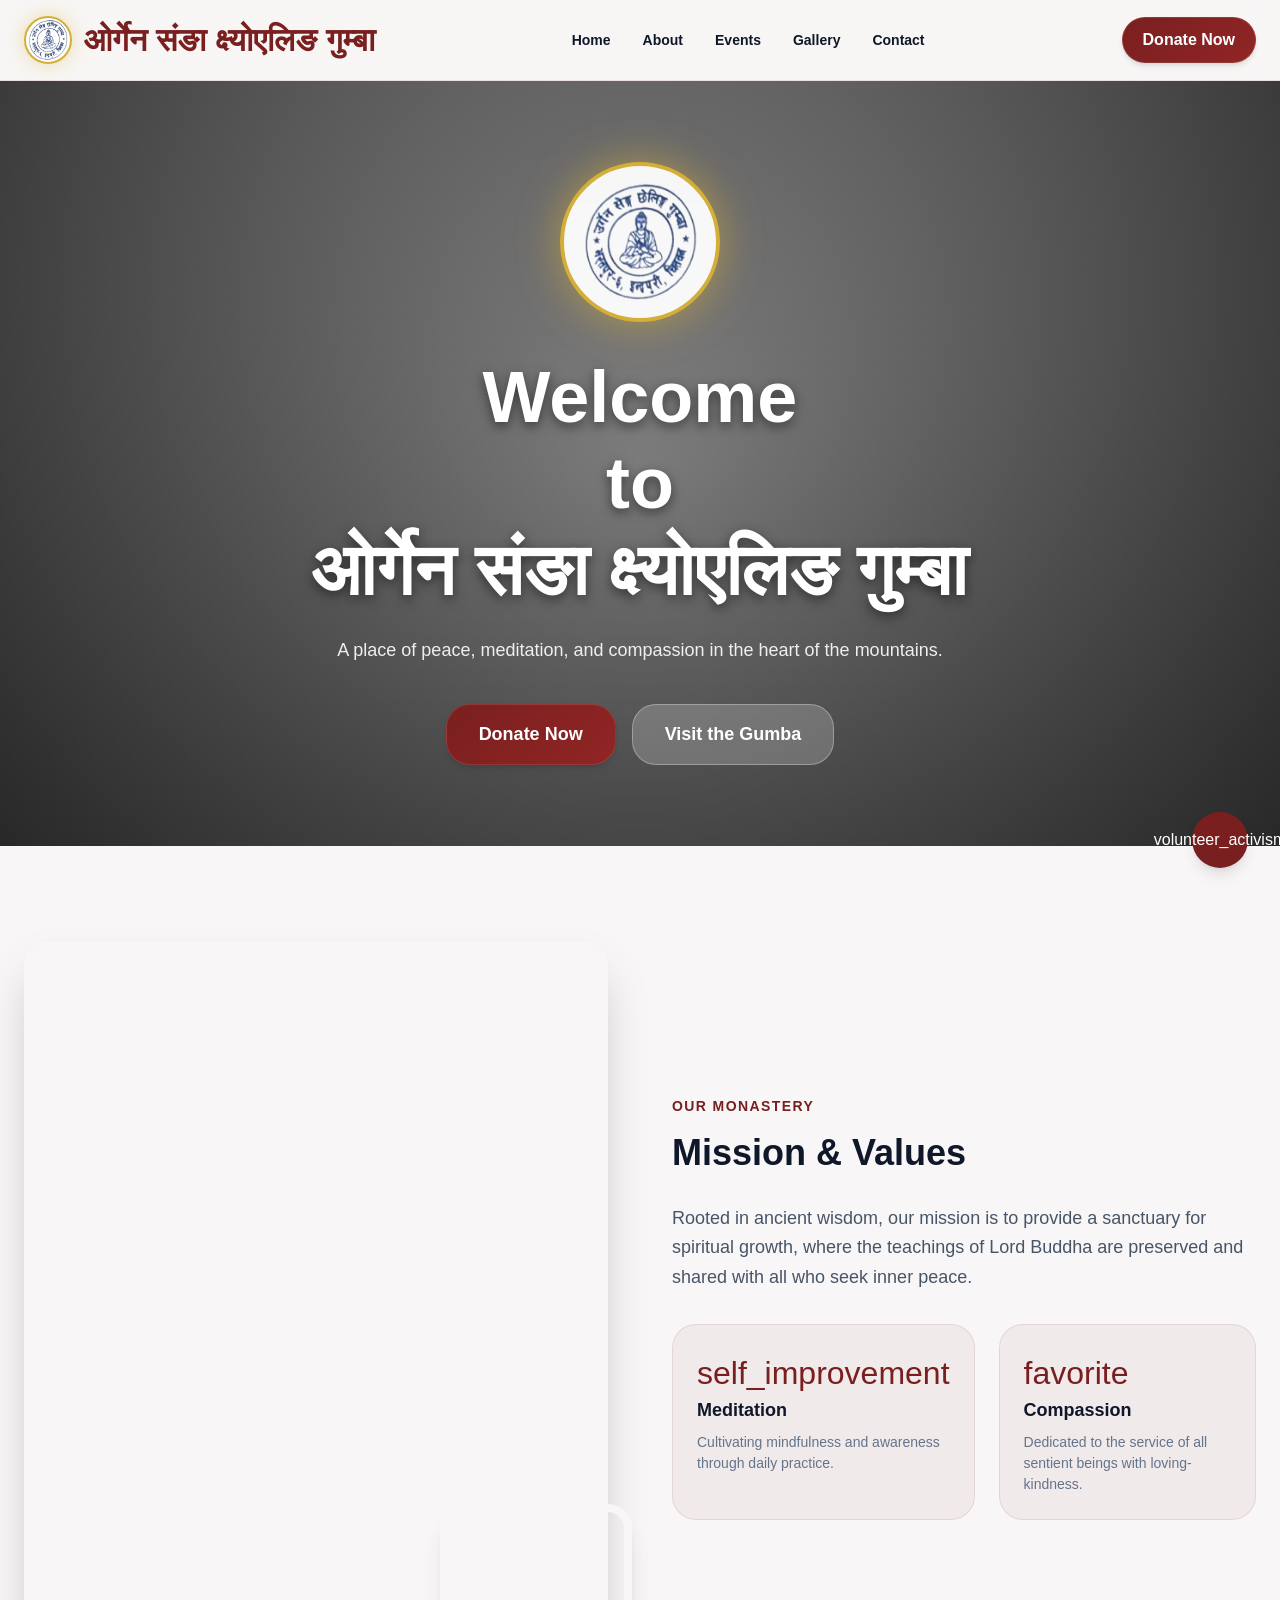
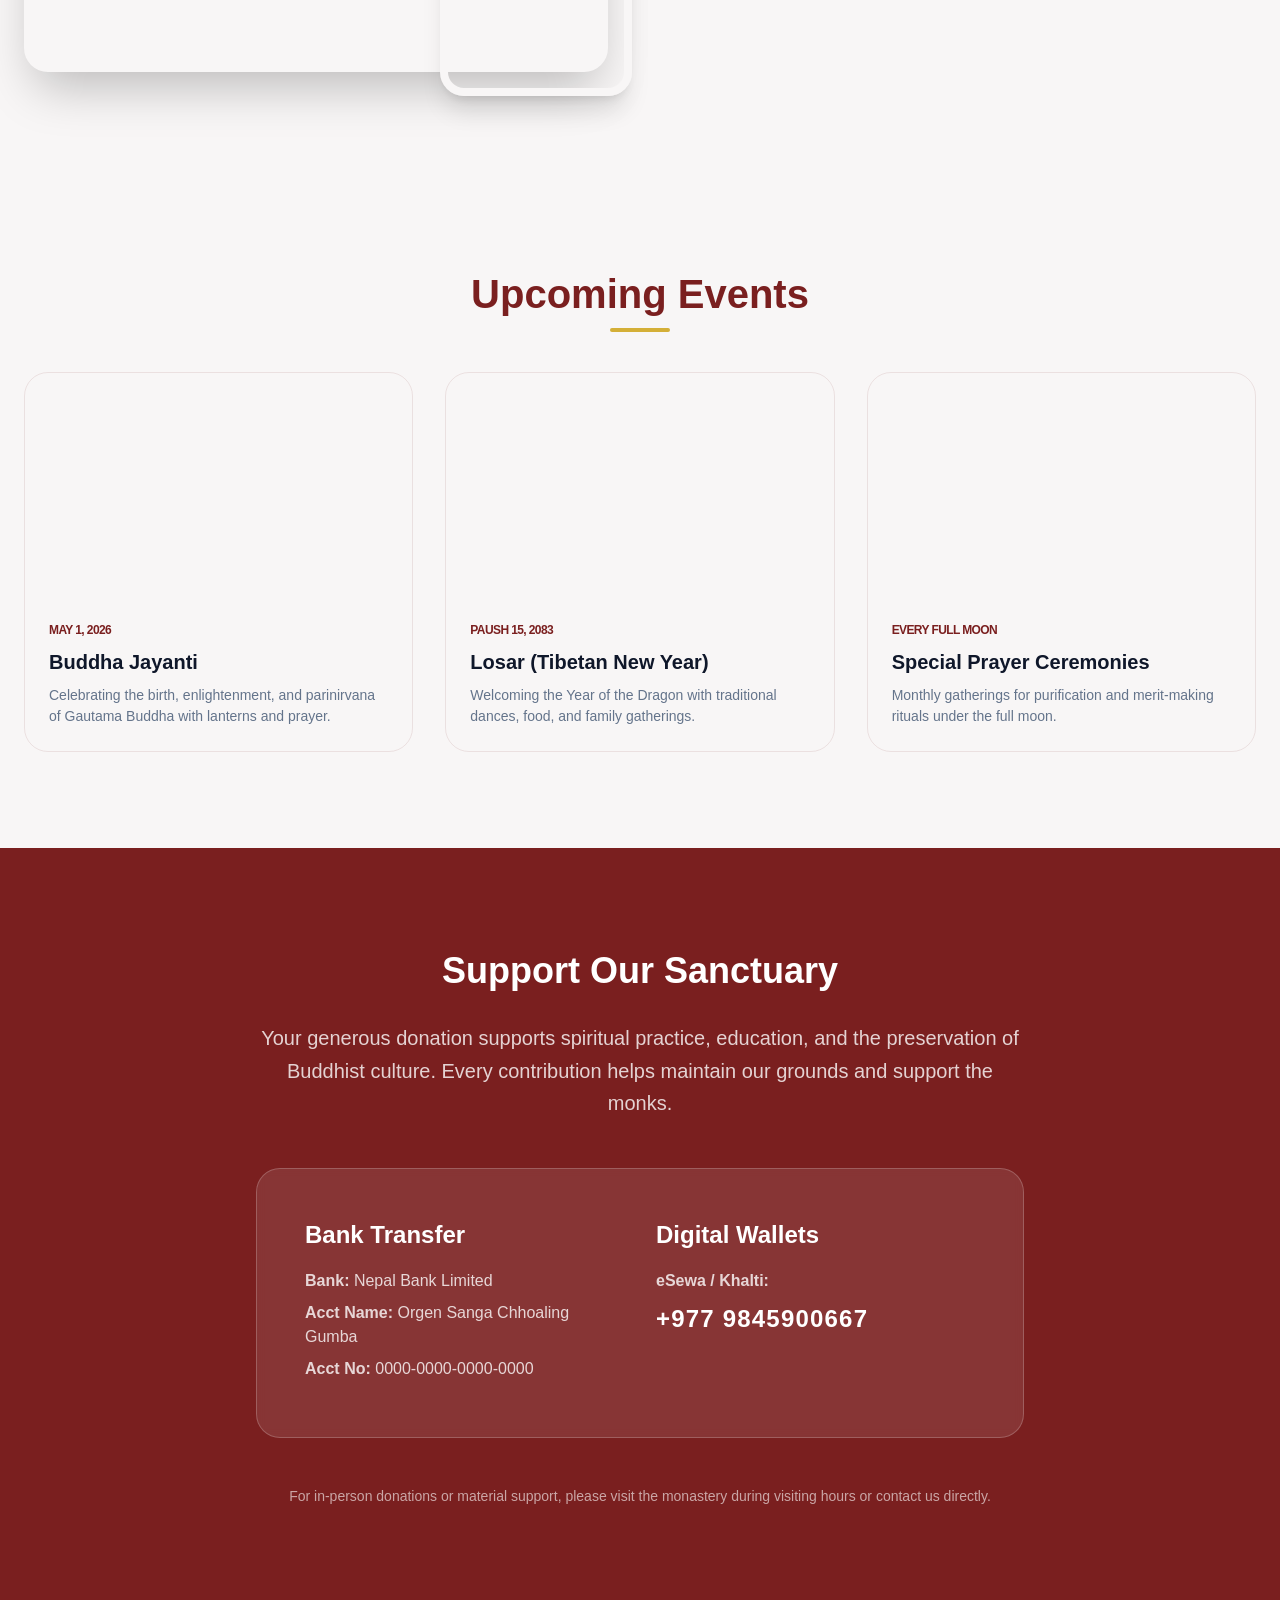
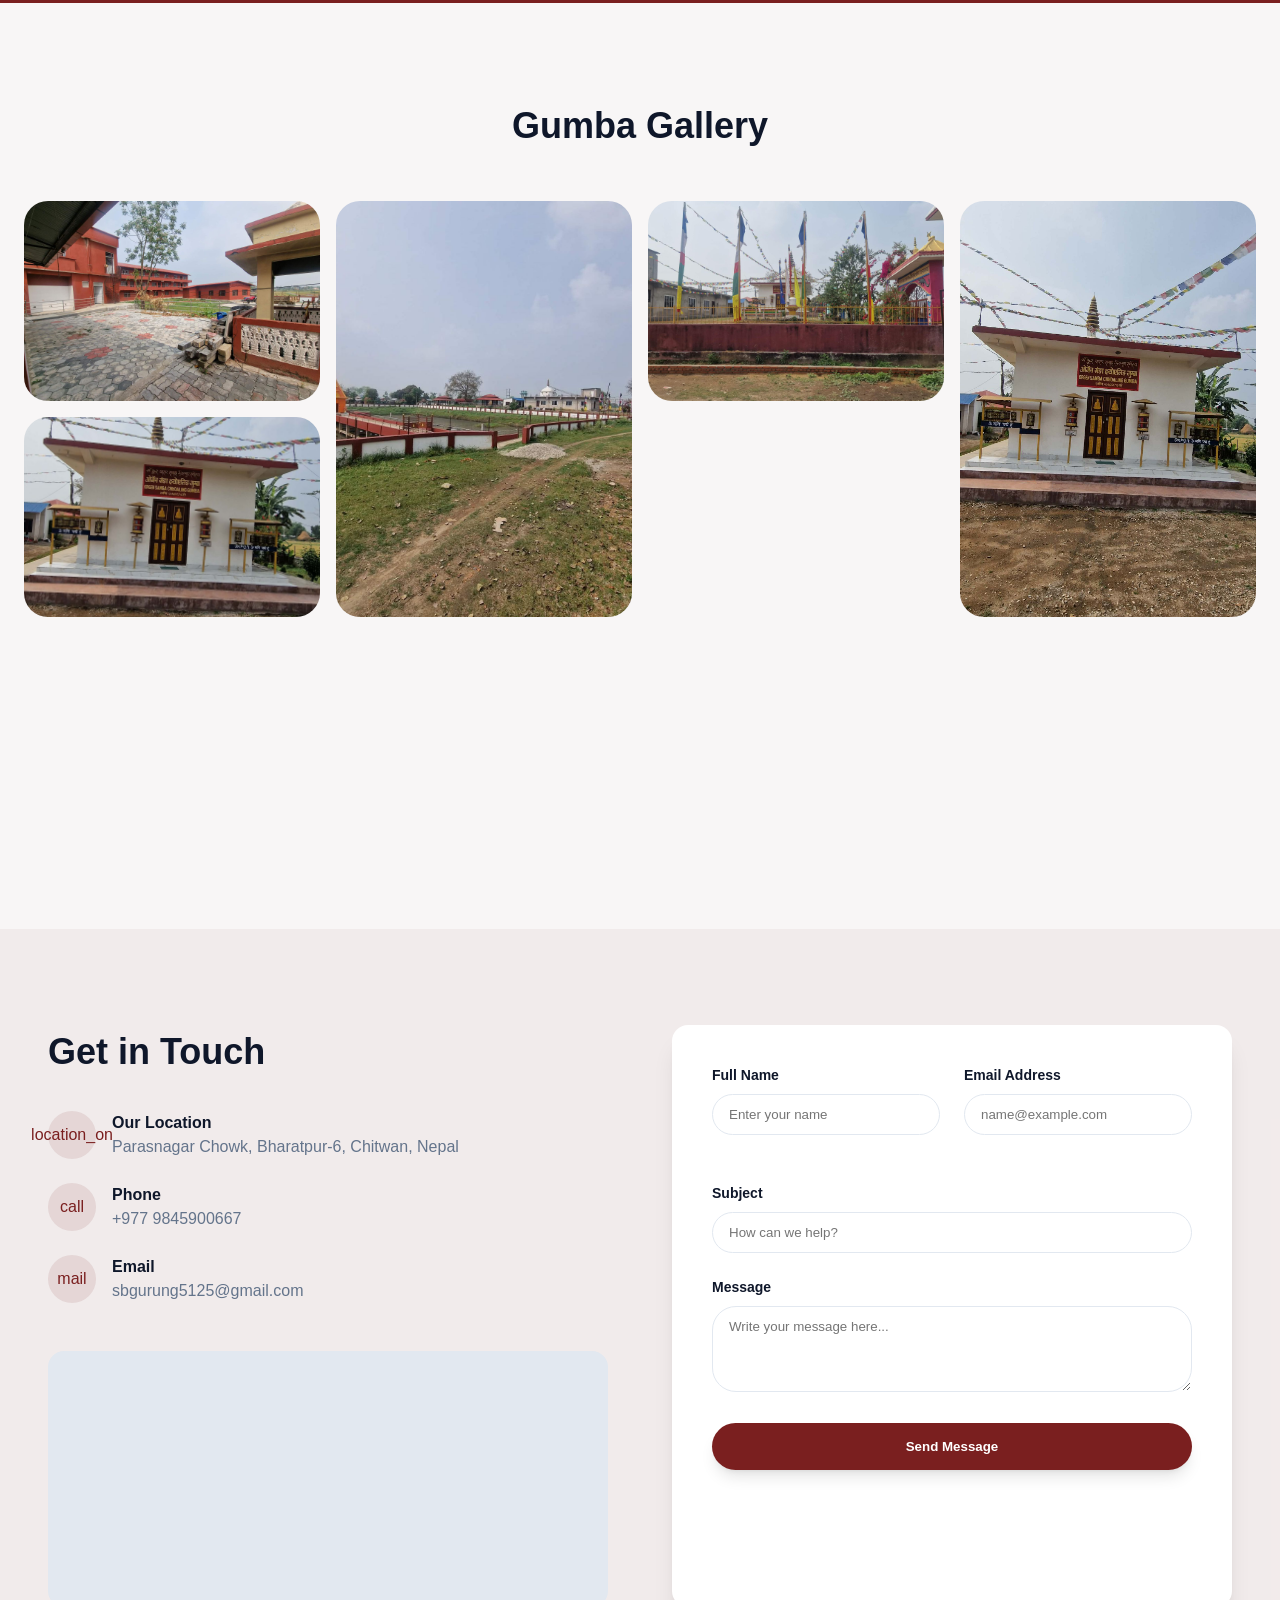
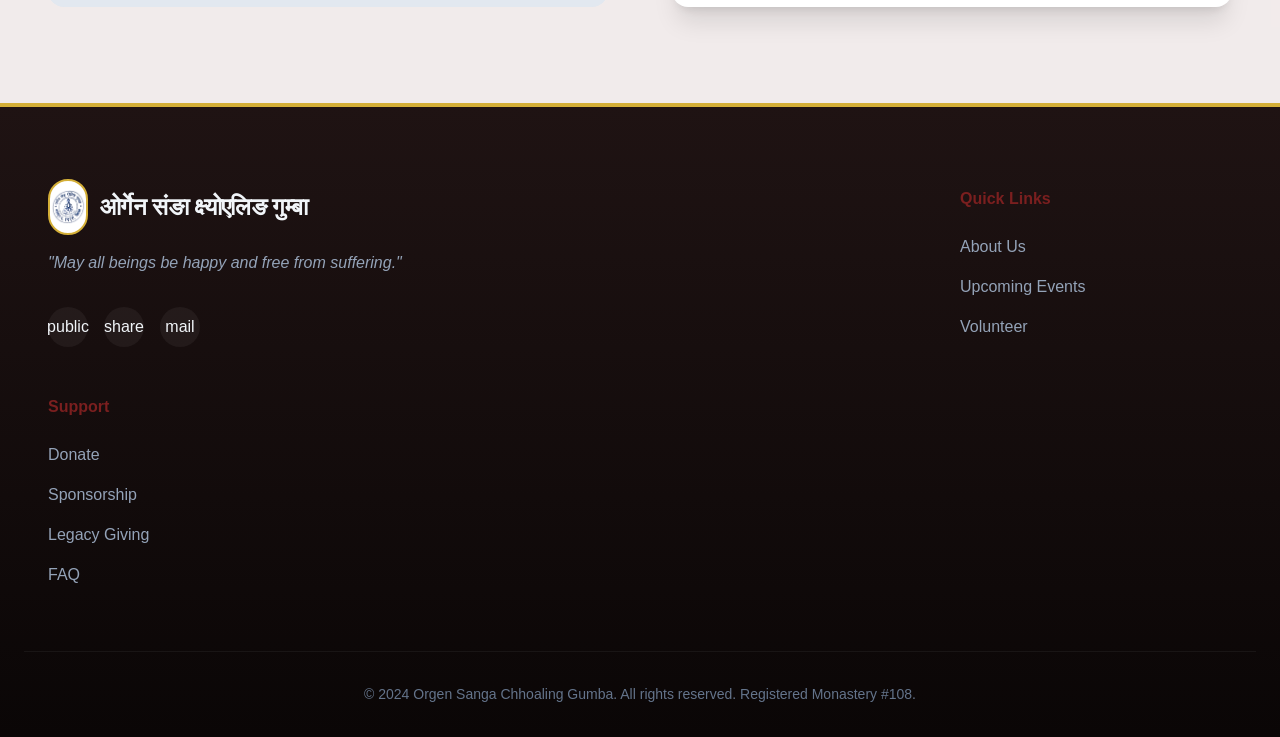
==== index.html @ 57f6761c "file name" ====
<!DOCTYPE html>

<html lang="en">

<head>
    <meta charset="utf-8" />
    <meta content="width=device-width, initial-scale=1.0" name="viewport" />
    <link href="style.css" rel="stylesheet" />
</head>

<body>
    <style>
        .lotus-divider {
            height: 2px;
            background: linear-gradient(90deg, transparent, #d4af37, transparent);
            position: relative;
        }

        .lotus-divider::after {
            content: '🌸';
            position: absolute;
            top: 50%;
            left: 50%;
            transform: translate(-50%, -50%);
            background: #f8f6f6;
            padding: 0 10px;
            font-size: 1.2rem;
        }

        .masonry-grid {
            display: grid;
            grid-template-columns: repeat(auto-fill, minmax(250px, 1fr));
            grid-auto-rows: 200px;
            gap: 1rem;
        }

        .masonry-item:nth-child(2n) {
            grid-row: span 2;
        }

        .masonry-item:nth-child(3n) {
            grid-row: span 1.5;
        }
    </style>
    </head>

    <body
        class="bg-background-light dark:bg-background-dark font-display text-slate-900 dark:text-slate-100 selection:bg-primary/30">
        <!-- Floating Donate Button -->
        <a class="floating-donate" href="#donate">
            <span class="material-symbols-outlined">volunteer_activism</span>
        </a>

        <!-- Top Navigation -->
        <header class="header">
            <div class="header-container">
                <div class="logo-wrap">
                    <img src="images/logo.png" alt="Gumba Logo" class="logo-img" />
                    <h1 class="text-primary font-bold">ओर्गेन संङा क्ष्योएलिङ गुम्बा</h1>
                </div>
                <nav class="nav-links">
                    <a class="nav-link" href="#">Home</a>
                    <a class="nav-link" href="#about">About</a>
                    <a class="nav-link" href="#events">Events</a>
                    <a class="nav-link" href="#gallery">Gallery</a>
                    <a class="nav-link" href="#contact">Contact</a>
                </nav>
                <a class="btn btn-primary" href="#donate">Donate Now</a>
            </div>
        </header>

        <!-- Hero Section -->
        <section class="hero">
            <div class="hero-bg" data-alt="Peaceful monastery at sunrise with mountains in background"
                style="background-image: linear-gradient(rgba(0,0,0,0.4), rgba(0,0,0,0.6)), url('https://lh3.googleusercontent.com/aida-public/[base64]');">
            </div>
            <div class="hero-content">
                <div class="hero-inner">
                    <img src="images/logo.png" alt="Gumba Logo" class="hero-logo" />
                    <h1 class="hero-title">Welcome <br>to <br>ओर्गेन संङा क्ष्योएलिङ गुम्बा</h1>
                    <p class="hero-desc">A place of peace, meditation, and compassion in the heart of the mountains.</p>
                    <div class="hero-btns">
                        <a class="btn btn-primary btn-lg" href="#donate">Donate Now</a>
                        <a class="btn btn-outline-white btn-lg" href="#contact">Visit the Gumba</a>
                    </div>
                </div>
            </div>
        </section>

        <!-- About Section -->
        <section class="py-24 px-6 container" id="about">
            <div class="about-grid">
                <div class="about-images">
                    <div class="about-img-main clickable-img" data-alt="Buddha meditating under a tree"
                        style="background-image: url('images/buddha.jpg');"
                        onclick="openLightbox('images/buddha.jpg', 'Buddha meditating under a tree')">
                    </div>
                    <div class="about-img-accent clickable-img" data-alt="Orgen Sanga Gumba entrance gate"
                        style="background-image: url('images/gate.jpg');"
                        onclick="openLightbox('images/gate.jpg', 'Orgen Sanga Gumba entrance gate')">
                    </div>
                </div>
                <div>
                    <div class="mb-6">
                        <span class="about-tag">Our Monastery</span>
                        <h2 class="about-title">Mission &amp; Values</h2>
                    </div>
                    <p class="about-desc mb-8">
                        Rooted in ancient wisdom, our mission is to provide a sanctuary for spiritual growth, where the
                        teachings of Lord Buddha are preserved and shared with all who seek inner peace.
                    </p>
                    <div class="values-grid">
                        <div class="value-card">
                            <span class="material-symbols-outlined text-primary mb-4"
                                style="font-size: 2rem;">self_improvement</span>
                            <h4 class="font-bold mb-2" style="font-size: 1.125rem;">Meditation</h4>
                            <p class="text-slate-500" style="font-size: 0.875rem;">Cultivating mindfulness and awareness
                                through daily practice.</p>
                        </div>
                        <div class="value-card">
                            <span class="material-symbols-outlined text-primary mb-4"
                                style="font-size: 2rem;">favorite</span>
                            <h4 class="font-bold mb-2" style="font-size: 1.125rem;">Compassion</h4>
                            <p class="text-slate-500" style="font-size: 0.875rem;">Dedicated to the service of all
                                sentient beings with loving-kindness.</p>
                        </div>
                    </div>
                </div>
            </div>
        </section>

        <!-- Events Section -->
        <section class="py-24 px-6 container" id="events">
            <h2 class="events-title">Upcoming Events</h2>
            <div class="events-grid">
                <div class="event-card">
                    <div class="event-img" data-alt="Traditional Buddhist festival lighting"
                        style="background-image: url('https://lh3.googleusercontent.com/aida-public/[base64]');">
                    </div>
                    <div class="event-content">
                        <div class="event-date">May 1, 2026</div>
                        <h3 class="font-bold mb-2" style="font-size: 1.25rem;">Buddha Jayanti</h3>
                        <p class="text-slate-500" style="font-size: 0.875rem;">Celebrating the birth, enlightenment, and
                            parinirvana of Gautama
                            Buddha with lanterns and prayer.</p>
                    </div>
                </div>
                <div class="event-card">
                    <div class="event-img" data-alt="Tibetan New Year celebrations"
                        style="background-image: url('https://lh3.googleusercontent.com/aida-public/[base64]');">
                    </div>
                    <div class="event-content">
                        <div class="event-date">Paush 15, 2083</div>
                        <h3 class="font-bold mb-2" style="font-size: 1.25rem;">Losar (Tibetan New Year)</h3>
                        <p class="text-slate-500" style="font-size: 0.875rem;">Welcoming the Year of the Dragon with
                            traditional dances, food,
                            and family gatherings.</p>
                    </div>
                </div>
                <div class="event-card">
                    <div class="event-img" data-alt="Prayer ceremony at a Buddhist temple"
                        style="background-image: url('https://lh3.googleusercontent.com/aida-public/[base64]');">
                    </div>
                    <div class="event-content">
                        <div class="event-date">Every Full Moon</div>
                        <h3 class="font-bold mb-2" style="font-size: 1.25rem;">Special Prayer Ceremonies</h3>
                        <p class="text-slate-500" style="font-size: 0.875rem;">Monthly gatherings for purification and
                            merit-making rituals under
                            the full moon.</p>
                    </div>
                </div>
            </div>
        </section>

        <!-- Donation Section -->
        <section class="donate-section" id="donate">
            <div class="donate-container">
                <h2 class="donate-title">Support Our Sanctuary</h2>
                <p class="donate-desc">
                    Your generous donation supports spiritual practice, education, and the preservation of Buddhist
                    culture.
                    Every contribution helps maintain our grounds and support the monks.
                </p>

                <div class="donate-box">
                    <div class="donate-grid">
                        <div>
                            <h3 class="donate-subtitle">Bank Transfer</h3>
                            <p class="donate-text"><strong>Bank:</strong> Nepal Bank Limited</p>
                            <p class="donate-text"><strong>Acct Name:</strong> Orgen Sanga Chhoaling Gumba</p>
                            <p class="donate-text"><strong>Acct No:</strong> 0000-0000-0000-0000</p>
                        </div>
                        <div>
                            <h3 class="donate-subtitle">Digital Wallets</h3>
                            <p class="donate-text"><strong>eSewa / Khalti:</strong></p>
                            <p class="donate-number">+977 9845900667</p>
                        </div>
                    </div>
                </div>

                <p class="donate-footer">
                    For in-person donations or material support, please visit the monastery during visiting hours or
                    contact
                    us directly.
                </p>
            </div>
        </section>
        <!-- Gallery Section -->
        <section class="py-24 px-6 container" id="gallery">
            <h2 class="gallery-title">Gumba Gallery</h2>
            <div class="masonry-grid">
                <div class="masonry-item clickable-img" data-alt="Gumba general view"
                    style="background-image: url('images/photo1.jpg');" onclick="openLightbox('images/photo1.jpg')">
                </div>
                <div class="masonry-item clickable-img" data-alt="Gumba building area"
                    style="background-image: url('images/photo2.jpg');" onclick="openLightbox('images/photo2.jpg')">
                </div>
                <div class="masonry-item clickable-img" data-alt="Prayer wheels"
                    style="background-image: url('images/photo3.jpg');" onclick="openLightbox('images/photo3.jpg')">
                </div>
                <div class="masonry-item clickable-img" data-alt="Gumba entry gate"
                    style="background-image: url('images/photo4.jpg');" onclick="openLightbox('images/photo4.jpg')">
                </div>
                <div class="masonry-item clickable-img" data-alt="Prayer flags and grounds"
                    style="background-image: url('images/photo5.jpg');" onclick="openLightbox('images/photo5.jpg')">
                </div>
                <div class="masonry-item clickable-img" data-alt="Buddha sitting under a tree"
                    style="background-image: url('images/buddha.jpg');" onclick="openLightbox('images/buddha.jpg')">
                </div>
            </div>
        </section>

        <!-- Contact Section -->
        <section class="contact-section" id="contact">
            <div class="container contact-grid">
                <div>
                    <h2 class="contact-title">Get in Touch</h2>
                    <div class="contact-info">
                        <div class="contact-item">
                            <div class="contact-icon">
                                <span class="material-symbols-outlined">location_on</span>
                            </div>
                            <div>
                                <h4 class="font-bold">Our Location</h4>
                                <p class="text-slate-500">Parasnagar Chowk, Bharatpur-6, Chitwan, Nepal</p>
                            </div>
                        </div>
                        <div class="contact-item">
                            <div class="contact-icon">
                                <span class="material-symbols-outlined">call</span>
                            </div>
                            <div>
                                <h4 class="font-bold">Phone</h4>
                                <p class="text-slate-500">+977 9845900667</p>
                            </div>
                        </div>
                        <div class="contact-item">
                            <div class="contact-icon">
                                <span class="material-symbols-outlined">mail</span>
                            </div>
                            <div>
                                <h4 class="font-bold">Email</h4>
                                <p class="text-slate-500">sbgurung5125@gmail.com</p>
                            </div>
                        </div>
                    </div>
                    <div class="map-container">
                        <iframe
                            src="https://www.google.com/maps/embed?pb=!1m18!1m12!1m3!1d3534.785111703193!2d84.38870567513317!3d27.631171228847688!2m3!1f0!2f0!3f0!3m2!1i1024!2i768!4f13.1!3m3!1m2!1s0x3994fa7c0be13979%3A0x50c557b9a20a5cd1!2sIndrapuri%20Gumba!5e0!3m2!1sen!2snp!4v1773475482144!5m2!1sen!2snp"
                            width="100%" height="100%" style="border:0;" allowfullscreen="" loading="lazy"
                            referrerpolicy="no-referrer-when-downgrade"></iframe>
                    </div>
                </div>
                <div class="contact-form">
                    <form action="mailto:sbgurung5125@gmail.com" method="post" enctype="text/plain">
                        <div class="form-grid">
                            <div class="form-group">
                                <label class="form-label">Full Name</label>
                                <input name="name" class="form-input" placeholder="Enter your name" type="text"
                                    required />
                            </div>
                            <div class="form-group">
                                <label class="form-label">Email Address</label>
                                <input name="email" class="form-input" placeholder="name@example.com" type="email"
                                    required />
                            </div>
                        </div>
                        <div class="form-group">
                            <label class="form-label">Subject</label>
                            <input name="subject" class="form-input" placeholder="How can we help?" type="text" />
                        </div>
                        <div class="form-group">
                            <label class="form-label">Message</label>
                            <textarea name="message" class="form-input" placeholder="Write your message here..."
                                rows="4" required></textarea>
                        </div>
                        <button class="btn btn-submit" type="submit">Send Message</button>
                    </form>
                </div>
            </div>
        </section>

        <!-- Footer -->
        <footer class="footer">
            <div class="container footer-grid">
                <div class="footer-col-main" style="grid-column: span 2;">
                    <div class="footer-brand">
                        <div class="footer-logo">
                            <img src="images/logo.png" alt="Gumba Logo" />
                        </div>
                        <h2 class="footer-title">ओर्गेन संङा क्ष्योएलिङ गुम्बा</h2>
                    </div>
                    <p class="footer-quote">
                        "May all beings be happy and free from suffering."
                    </p>
                    <div class="social-links">
                        <a class="social-icon" href="https://www.facebook.com/share/18GKXH2QJL/?mibextid=wwXIfr"
                            target="_blank">
                            <span class="material-symbols-outlined">public</span>
                        </a>
                        <a class="social-icon" style="cursor: pointer;"
                            onclick="if(navigator.share) { navigator.share({title: 'Orgen Sanga Chhoaling Gumba', url: window.location.href}).catch(console.error); } else { alert('Web Share API is not supported in your browser.'); }">
                            <span class="material-symbols-outlined">share</span>
                        </a>
                        <a class="social-icon" href="#contact">
                            <span class="material-symbols-outlined">mail</span>
                        </a>
                    </div>
                </div>
                <div>
                    <h4 class="footer-nav-title">Quick Links</h4>
                    <ul class="footer-nav-list">
                        <li><a href="#about">About Us</a></li>
                        <li><a href="#events">Upcoming Events</a></li>
                        <li><a href="#contact">Volunteer</a></li>
                    </ul>
                </div>
                <div>
                    <h4 class="footer-nav-title">Support</h4>
                    <ul class="footer-nav-list">
                        <li><a href="#donate">Donate</a></li>
                        <li><a href="#donate">Sponsorship</a></li>
                        <li><a href="#donate">Legacy Giving</a></li>
                        <li><a href="#contact">FAQ</a></li>
                    </ul>
                </div>
            </div>
            <div class="container footer-bottom">
                <p>© 2024 Orgen Sanga Chhoaling Gumba. All rights reserved. Registered Monastery #108.</p>
            </div>
        </footer>
        <div id="lightbox" class="lightbox" onclick="closeLightbox()">
            <span class="lightbox-close material-symbols-outlined">close</span>
            <div class="lightbox-content" onclick="event.stopPropagation()">
                <img id="lightbox-img" class="lightbox-img" src="" alt="Zoomed view" onclick="toggleZoom(event)">
            </div>
        </div>

        <script>
            function openLightbox(src) {
                const lightbox = document.getElementById('lightbox');
                const img = document.getElementById('lightbox-img');
                img.src = src;
                img.classList.remove('zoomed');
                lightbox.classList.add('active');
                document.body.style.overflow = 'hidden'; // Prevent scrolling
            }

            function closeLightbox() {
                const lightbox = document.getElementById('lightbox');
                lightbox.classList.remove('active');
                document.body.style.overflow = 'auto'; // Restore scrolling
            }

            function toggleZoom(e) {
                e.target.classList.toggle('zoomed');
                // If zooming in, we might want to center the click point
                // For a simple version, we just toggle the class.
            }

            // Close on escape key
            document.addEventListener('keydown', (e) => {
                if (e.key === 'Escape') closeLightbox();
            });
        </script>
    </body>

</html>
---- style.css ----
/* BASE VARIABLES */
:root {
  --primary: #7a1f1f;
  --primary-hover: #912525;
  --accent-gold: #d4af37;
  --background-light: #f8f6f6;
  --background-dark: #1f1313;
  --slate-100: #f1f5f9;
  --slate-200: #e2e8f0;
  --slate-400: #94a3b8;
  --slate-500: #64748b;
  --slate-600: #475569;
  --slate-900: #0f172a;
  --white: #ffffff;
  --black: #000000;
  --font-display: 'Manrope', sans-serif;

  --radius-default: 0.5rem;
  --radius-lg: 1rem;
  --radius-xl: 1.5rem;
  --radius-full: 9999px;

  --shadow-sm: 0 1px 2px 0 rgb(0 0 0 / 0.05);
  --shadow-md: 0 4px 6px -1px rgb(0 0 0 / 0.1), 0 2px 4px -2px rgb(0 0 0 / 0.1);
  --shadow-lg: 0 10px 15px -3px rgb(0 0 0 / 0.1), 0 4px 6px -4px rgb(0 0 0 / 0.1);
  --shadow-xl: 0 20px 25px -5px rgb(0 0 0 / 0.1), 0 8px 10px -6px rgb(0 0 0 / 0.1);
  --shadow-2xl: 0 25px 50px -12px rgb(0 0 0 / 0.25);

  --shadow-glow: 0 0 20px rgba(212, 175, 55, 0.4);
  --shadow-glow-strong: 0 0 40px rgba(212, 175, 55, 0.6);

  --max-w-7xl: 80rem;
  --max-w-5xl: 64rem;
  --max-w-3xl: 48rem;
}

/* RESET & BASE */
*,
*::before,
*::after {
  box-sizing: border-box;
  margin: 0;
  padding: 0;
}

html {
  scroll-behavior: smooth;
}

body {
  font-family: var(--font-display);
  background-color: var(--background-light);
  color: var(--slate-900);
  line-height: 1.5;
  -webkit-font-smoothing: antialiased;
}

::selection {
  background-color: rgba(122, 31, 31, 0.3);
}

a {
  text-decoration: none;
  color: inherit;
  transition: all 0.3s ease;
}

img {
  max-width: 100%;
  height: auto;
  display: block;
}

button,
input,
textarea,
select {
  font-family: inherit;
  border: none;
  background: none;
  outline: none;
}

button {
  cursor: pointer;
}

/* ANIMATIONS */
@keyframes float {
  0% {
    transform: translateY(0px);
  }

  50% {
    transform: translateY(-10px);
  }

  100% {
    transform: translateY(0px);
  }
}

@keyframes pulse-glow {
  0% {
    box-shadow: 0 0 0 0 rgba(212, 175, 55, 0.4);
  }

  70% {
    box-shadow: 0 0 0 20px rgba(212, 175, 55, 0);
  }

  100% {
    box-shadow: 0 0 0 0 rgba(212, 175, 55, 0);
  }
}

/* UTILITIES */
.container {
  max-width: var(--max-w-7xl);
  margin-left: auto;
  margin-right: auto;
  padding-left: 1.5rem;
  padding-right: 1.5rem;
}

.container-sm {
  max-width: var(--max-w-5xl);
  margin-left: auto;
  margin-right: auto;
  padding-left: 1.5rem;
  padding-right: 1.5rem;
}

.text-center {
  text-align: center;
}

.text-primary {
  color: var(--primary);
}

.text-white {
  color: var(--white);
}

.text-slate-500 {
  color: var(--slate-500);
}

.font-bold {
  font-weight: 700;
}

.font-black {
  font-weight: 900;
}

.mb-2 {
  margin-bottom: 0.5rem;
}

.mb-4 {
  margin-bottom: 1rem;
}

.mb-6 {
  margin-bottom: 1.5rem;
}

.mb-8 {
  margin-bottom: 2rem;
}

.mb-10 {
  margin-bottom: 2.5rem;
}

.mb-12 {
  margin-bottom: 3rem;
}

.mt-2 {
  margin-top: 0.5rem;
}

.py-24 {
  padding-top: 6rem;
  padding-bottom: 6rem;
}

.px-6 {
  padding-left: 1.5rem;
  padding-right: 1.5rem;
}

.flex {
  display: flex;
}

.grid {
  display: grid;
}

.items-center {
  align-items: center;
}

.justify-center {
  justify-content: center;
}

.justify-between {
  justify-content: space-between;
}

.gap-3 {
  gap: 0.75rem;
}

.gap-4 {
  gap: 1rem;
}

.gap-6 {
  gap: 1.5rem;
}

.gap-8 {
  gap: 2rem;
}

.gap-12 {
  gap: 3rem;
}

.gap-16 {
  gap: 4rem;
}

/* COMPONENTS */
.btn {
  display: inline-flex;
  align-items: center;
  justify-content: center;
  border-radius: var(--radius-xl);
  padding: 0.625rem 1.25rem;
  font-weight: 700;
  transition: all 0.3s ease;
}

.btn-primary {
  background: linear-gradient(135deg, var(--primary), var(--primary-hover));
  color: var(--white);
  box-shadow: var(--shadow-md);
  border: 1px solid rgba(255, 255, 255, 0.1);
}

.btn-primary:hover {
  transform: translateY(-2px);
  box-shadow: var(--shadow-lg), 0 5px 15px rgba(122, 31, 31, 0.4);
}

.btn-lg {
  padding: 1rem 2rem;
  font-size: 1.125rem;
}

.btn-outline-white {
  background-color: rgba(255, 255, 255, 0.2);
  color: var(--white);
  border: 1px solid rgba(255, 255, 255, 0.3);
  backdrop-filter: blur(12px);
}

.btn-outline-white:hover {
  background-color: rgba(255, 255, 255, 0.3);
}

/* FLOATING DONATE */
.floating-donate {
  position: fixed;
  bottom: 2rem;
  right: 2rem;
  z-index: 50;
  display: flex;
  height: 3.5rem;
  width: 3.5rem;
  align-items: center;
  justify-content: center;
  border-radius: var(--radius-full);
  background-color: var(--primary);
  color: var(--white);
  box-shadow: var(--shadow-lg);
  transition: transform 0.3s ease;
}

.floating-donate:hover {
  transform: scale(1.1);
}

/* HEADER */
.header {
  position: sticky;
  top: 0;
  z-index: 40;
  width: 100%;
  border-bottom: 1px solid rgba(122, 31, 31, 0.1);
  background-color: rgba(248, 246, 246, 0.8);
  backdrop-filter: blur(12px);
}

.header-container {
  display: flex;
  align-items: center;
  justify-content: space-between;
  padding: 1rem 1.5rem;
  max-width: var(--max-w-7xl);
  margin: 0 auto;
}

.logo-wrap {
  display: flex;
  align-items: center;
  gap: 0.75rem;
}

.logo-img {
  height: 3rem;
  width: 3rem;
  object-fit: contain;
  border-radius: var(--radius-full);
  background-color: var(--white);
  box-shadow: var(--shadow-glow);
  border: 2px solid var(--accent-gold);
  transition: all 0.3s ease;
}

.logo-img:hover {
  transform: rotate(5deg) scale(1.05);
  box-shadow: var(--shadow-glow-strong);
}

.nav-links {
  display: none;
  align-items: center;
  gap: 2rem;
}

.nav-link {
  font-size: 0.875rem;
  font-weight: 600;
}

.nav-link:hover {
  color: var(--primary);
}

/* HERO SECTION */
.hero {
  position: relative;
  height: 85vh;
  width: 100%;
  overflow: hidden;
}

.hero-bg {
  position: absolute;
  inset: 0;
  background-size: cover;
  background-position: center;
  transform: scale(1.05);
  animation: bg-slow-zoom 20s infinite alternate;
}

@keyframes bg-slow-zoom {
  0% {
    transform: scale(1);
  }

  100% {
    transform: scale(1.1);
  }
}

.hero-content {
  position: relative;
  display: flex;
  height: 100%;
  align-items: center;
  justify-content: center;
  padding: 0 1.5rem;
  text-align: center;
  background: radial-gradient(circle at center, transparent 0%, rgba(0, 0, 0, 0.6) 100%);
}

.hero-inner {
  max-width: var(--max-w-3xl);
}

.hero-logo {
  margin: 0 auto 2rem auto;
  height: 10rem;
  width: 10rem;
  border-radius: var(--radius-full);
  background-color: rgba(255, 255, 255, 0.95);
  padding: 0.75rem;
  object-fit: contain;
  box-shadow: var(--shadow-glow-strong);
  border: 4px solid var(--accent-gold);
  backdrop-filter: blur(8px);
  animation: float 6s ease-in-out infinite, pulse-glow 3s infinite;
}

.hero-title {
  font-size: 3rem;
  font-weight: 900;
  color: var(--white);
  margin-bottom: 1.5rem;
  line-height: 1.2;
  text-shadow: 0 4px 12px rgba(0, 0, 0, 0.5);
}

.hero-desc {
  font-size: 1.125rem;
  color: rgba(255, 255, 255, 0.9);
  font-weight: 500;
  margin-bottom: 2.5rem;
}

.hero-btns {
  display: flex;
  flex-direction: column;
  align-items: center;
  justify-content: center;
  gap: 1rem;
}

/* ABOUT SECTION */
.about-grid {
  display: grid;
  gap: 4rem;
  align-items: center;
}

.about-images {
  position: relative;
}

.about-img-main {
  aspect-ratio: 4/5;
  border-radius: var(--radius-xl);
  background-size: cover;
  background-position: center;
  box-shadow: var(--shadow-2xl);
}

.about-img-accent {
  position: absolute;
  bottom: -1.5rem;
  right: -1.5rem;
  height: 12rem;
  width: 12rem;
  border-radius: var(--radius-xl);
  border: 8px solid var(--background-light);
  background-size: cover;
  background-position: center;
  box-shadow: var(--shadow-xl);
}

.about-tag {
  color: var(--primary);
  font-weight: 700;
  text-transform: uppercase;
  letter-spacing: 0.1em;
  font-size: 0.875rem;
}

.about-title {
  font-size: 2.25rem;
  font-weight: 900;
  margin-top: 0.5rem;
}

.about-desc {
  font-size: 1.125rem;
  color: var(--slate-600);
  line-height: 1.625;
}

.values-grid {
  display: grid;
  gap: 1.5rem;
}

.value-card {
  padding: 1.5rem;
  border-radius: var(--radius-xl);
  background-color: rgba(122, 31, 31, 0.05);
  border: 1px solid rgba(122, 31, 31, 0.1);
}

/* EVENTS SECTION */
.events-title {
  font-size: 2.5rem;
  font-weight: 900;
  margin-bottom: 3rem;
  text-align: center;
  color: var(--primary);
  position: relative;
}

.events-title::after {
  content: '';
  position: absolute;
  bottom: -0.5rem;
  left: 50%;
  transform: translateX(-50%);
  width: 60px;
  height: 4px;
  background: var(--accent-gold);
  border-radius: 2px;
}

.events-grid {
  display: grid;
  gap: 2rem;
}

.event-card {
  overflow: hidden;
  border-radius: var(--radius-xl);
  border: 1px solid rgba(122, 31, 31, 0.1);
  transition: all 0.3s ease;
}

.event-card:hover {
  border-color: rgba(122, 31, 31, 0.3);
}

.event-img {
  height: 14rem;
  background-size: cover;
  background-position: center;
  transition: transform 0.5s ease;
}

.event-card:hover .event-img {
  transform: scale(1.05);
}

.event-content {
  padding: 1.5rem;
}

.event-date {
  font-size: 0.75rem;
  font-weight: 700;
  color: var(--primary);
  text-transform: uppercase;
  letter-spacing: -0.05em;
  margin-bottom: 0.5rem;
}

/* DONATE SECTION */
.donate-section {
  background-color: var(--primary);
  color: var(--white);
  padding: 6rem 1.5rem;
  text-align: center;
}

.donate-container {
  max-width: var(--max-w-3xl);
  margin: 0 auto;
}

.donate-title {
  font-size: 2.25rem;
  font-weight: 900;
  margin-bottom: 1.5rem;
}

.donate-desc {
  font-size: 1.25rem;
  color: rgba(255, 255, 255, 0.8);
  margin-bottom: 3rem;
  line-height: 1.625;
}

.donate-box {
  background-color: rgba(255, 255, 255, 0.1);
  border-radius: 1.5rem;
  padding: 2rem;
  border: 1px solid rgba(255, 255, 255, 0.2);
  backdrop-filter: blur(4px);
}

.donate-grid {
  display: grid;
  gap: 2rem;
  text-align: left;
}

.donate-subtitle {
  font-size: 1.5rem;
  font-weight: 700;
  margin-bottom: 1rem;
  color: var(--white);
}

.donate-text {
  color: rgba(255, 255, 255, 0.8);
  margin-bottom: 0.5rem;
}

.donate-number {
  font-size: 1.5rem;
  font-weight: 900;
  letter-spacing: 0.05em;
  color: var(--white);
}

.donate-footer {
  margin-top: 3rem;
  color: rgba(255, 255, 255, 0.6);
  font-size: 0.875rem;
}

/* GALLERY SECTION */
.gallery-title {
  font-size: 2.25rem;
  font-weight: 900;
  margin-bottom: 3rem;
  text-align: center;
}

.masonry-grid {
  display: grid;
  grid-template-columns: repeat(auto-fill, minmax(250px, 1fr));
  grid-auto-rows: 200px;
  gap: 1rem;
}

.masonry-item {
  border-radius: var(--radius-xl);
  background-size: cover;
  background-position: center;
}

.masonry-item:nth-child(2n) {
  grid-row: span 2;
}

.masonry-item:nth-child(3n) {
  grid-row: span 1.5;
}

/* CONTACT SECTION */
.contact-section {
  background-color: rgba(122, 31, 31, 0.05);
  padding: 6rem 1.5rem;
}

.contact-grid {
  display: grid;
  gap: 4rem;
}

.contact-title {
  font-size: 2.25rem;
  font-weight: 900;
  margin-bottom: 2rem;
}

.contact-info {
  display: flex;
  flex-direction: column;
  gap: 1.5rem;
  margin-bottom: 3rem;
}

.contact-item {
  display: flex;
  align-items: flex-start;
  gap: 1rem;
}

.contact-icon {
  display: flex;
  height: 3rem;
  width: 3rem;
  align-items: center;
  justify-content: center;
  border-radius: var(--radius-xl);
  background-color: rgba(122, 31, 31, 0.1);
  color: var(--primary);
}

.map-container {
  height: 16rem;
  width: 100%;
  border-radius: 1rem;
  overflow: hidden;
  background-color: var(--slate-200);
}

.contact-form {
  background-color: var(--white);
  padding: 2.5rem;
  border-radius: 1rem;
  box-shadow: var(--shadow-xl);
}

.form-group {
  margin-bottom: 1.5rem;
}

.form-grid {
  display: grid;
  gap: 1.5rem;
  margin-bottom: 1.5rem;
}

.form-label {
  display: block;
  font-size: 0.875rem;
  font-weight: 700;
  margin-bottom: 0.5rem;
}

.form-input {
  width: 100%;
  border-radius: var(--radius-xl);
  border: 1px solid var(--slate-200);
  padding: 0.75rem 1rem;
  transition: all 0.3s ease;
}

.form-input:focus {
  border-color: var(--primary);
  box-shadow: 0 0 0 2px rgba(122, 31, 31, 0.2);
}

.btn-submit {
  width: 100%;
  background-color: var(--primary);
  color: var(--white);
  padding: 1rem;
  border-radius: var(--radius-xl);
  font-weight: 700;
  box-shadow: var(--shadow-lg);
  transition: all 0.3s ease;
}

.btn-submit:hover {
  box-shadow: 0 10px 15px -3px rgba(122, 31, 31, 0.3);
}

/* FOOTER */
.footer {
  background: linear-gradient(to bottom, #1f1313, #0a0606);
  color: var(--slate-100);
  padding: 5rem 1.5rem 2rem 1.5rem;
  border-top: 4px solid var(--accent-gold);
}

.footer-grid {
  display: grid;
  gap: 3rem;
  margin-bottom: 4rem;
}

.footer-brand {
  display: flex;
  align-items: center;
  gap: 0.75rem;
  margin-bottom: 1.5rem;
}

.footer-logo {
  display: flex;
  height: 2.5rem;
  width: 2.5rem;
  align-items: center;
  justify-content: center;
  border-radius: var(--radius-full);
  background-color: var(--white);
}

.footer-logo img {
  height: 3.5rem;
  width: 3.5rem;
  object-fit: contain;
  border-radius: var(--radius-full);
  background-color: var(--white);
  border: 2px solid var(--accent-gold);
}

.footer-title {
  font-size: 1.5rem;
  font-weight: 700;
  letter-spacing: -0.025em;
}

.footer-quote {
  color: var(--slate-400);
  max-width: 24rem;
  margin-bottom: 2rem;
  font-style: italic;
}

.social-links {
  display: flex;
  gap: 1rem;
}

.social-icon {
  display: flex;
  height: 2.5rem;
  width: 2.5rem;
  align-items: center;
  justify-content: center;
  border-radius: var(--radius-full);
  background-color: rgba(255, 255, 255, 0.05);
  transition: background-color 0.3s ease;
}

.social-icon:hover {
  background-color: var(--primary);
}

.footer-nav-title {
  font-weight: 700;
  margin-bottom: 1.5rem;
  color: var(--primary);
}

.footer-nav-list {
  list-style: none;
  display: flex;
  flex-direction: column;
  gap: 1rem;
  color: var(--slate-400);
}

.footer-nav-list a:hover {
  color: var(--white);
}

.footer-bottom {
  border-top: 1px solid rgba(255, 255, 255, 0.05);
  padding-top: 2rem;
  text-align: center;
  font-size: 0.875rem;
  color: var(--slate-500);
}

/* MEDIA QUERIES */
@media (min-width: 640px) {
  .hero-btns {
    flex-direction: row;
  }

  .values-grid {
    grid-template-columns: repeat(2, 1fr);
  }

  .form-grid {
    grid-template-columns: repeat(2, 1fr);
  }
}

@media (min-width: 768px) {
  .nav-links {
    display: flex;
  }

  .hero-title {
    font-size: 4.5rem;
  }

  .about-grid {
    grid-template-columns: repeat(2, 1fr);
  }

  .events-grid {
    grid-template-columns: repeat(3, 1fr);
  }

  .donate-box {
    padding: 3rem;
  }

  .donate-grid {
    grid-template-columns: repeat(2, 1fr);
  }

  .footer-grid {
    grid-template-columns: 2fr 1fr 1fr;
  }
}

@media (min-width: 1024px) {
  .contact-grid {
    grid-template-columns: repeat(2, 1fr);
  }
}

/* LIGHTBOX MODAL */
.lightbox {
  position: fixed;
  top: 0;
  left: 0;
  width: 100%;
  height: 100%;
  background-color: rgba(0, 0, 0, 0.9);
  z-index: 2000;
  display: none;
  align-items: center;
  justify-content: center;
  cursor: zoom-out;
  backdrop-filter: blur(8px);
}

.lightbox.active {
  display: flex;
}

.lightbox-content {
  max-width: 90%;
  max-height: 90%;
  position: relative;
  display: flex;
  align-items: center;
  justify-content: center;
  overflow: hidden;
}

.lightbox-img {
  max-width: 100%;
  max-height: 90vh;
  object-fit: contain;
  box-shadow: 0 0 50px rgba(0, 0, 0, 0.5);
  border: 2px solid rgba(255, 255, 255, 0.1);
  border-radius: 4px;
  cursor: zoom-in;
  transition: transform 0.3s cubic-bezier(0.4, 0, 0.2, 1);
}

.lightbox-img.zoomed {
  transform: scale(2);
  cursor: zoom-out;
}

.lightbox-close {
  position: absolute;
  top: 2rem;
  right: 2rem;
  color: white;
  font-size: 2.5rem;
  cursor: pointer;
  z-index: 2001;
  background: rgba(255, 255, 255, 0.1);
  width: 50px;
  height: 50px;
  display: flex;
  align-items: center;
  justify-content: center;
  border-radius: 50%;
  transition: all 0.3s ease;
}

.lightbox-close:hover {
  background: var(--primary);
  transform: rotate(90deg);
}

/* Image Zoom Support */
.clickable-img {
  cursor: pointer;
  transition: opacity 0.3s ease;
}

.clickable-img:hover {
  opacity: 0.9;
}
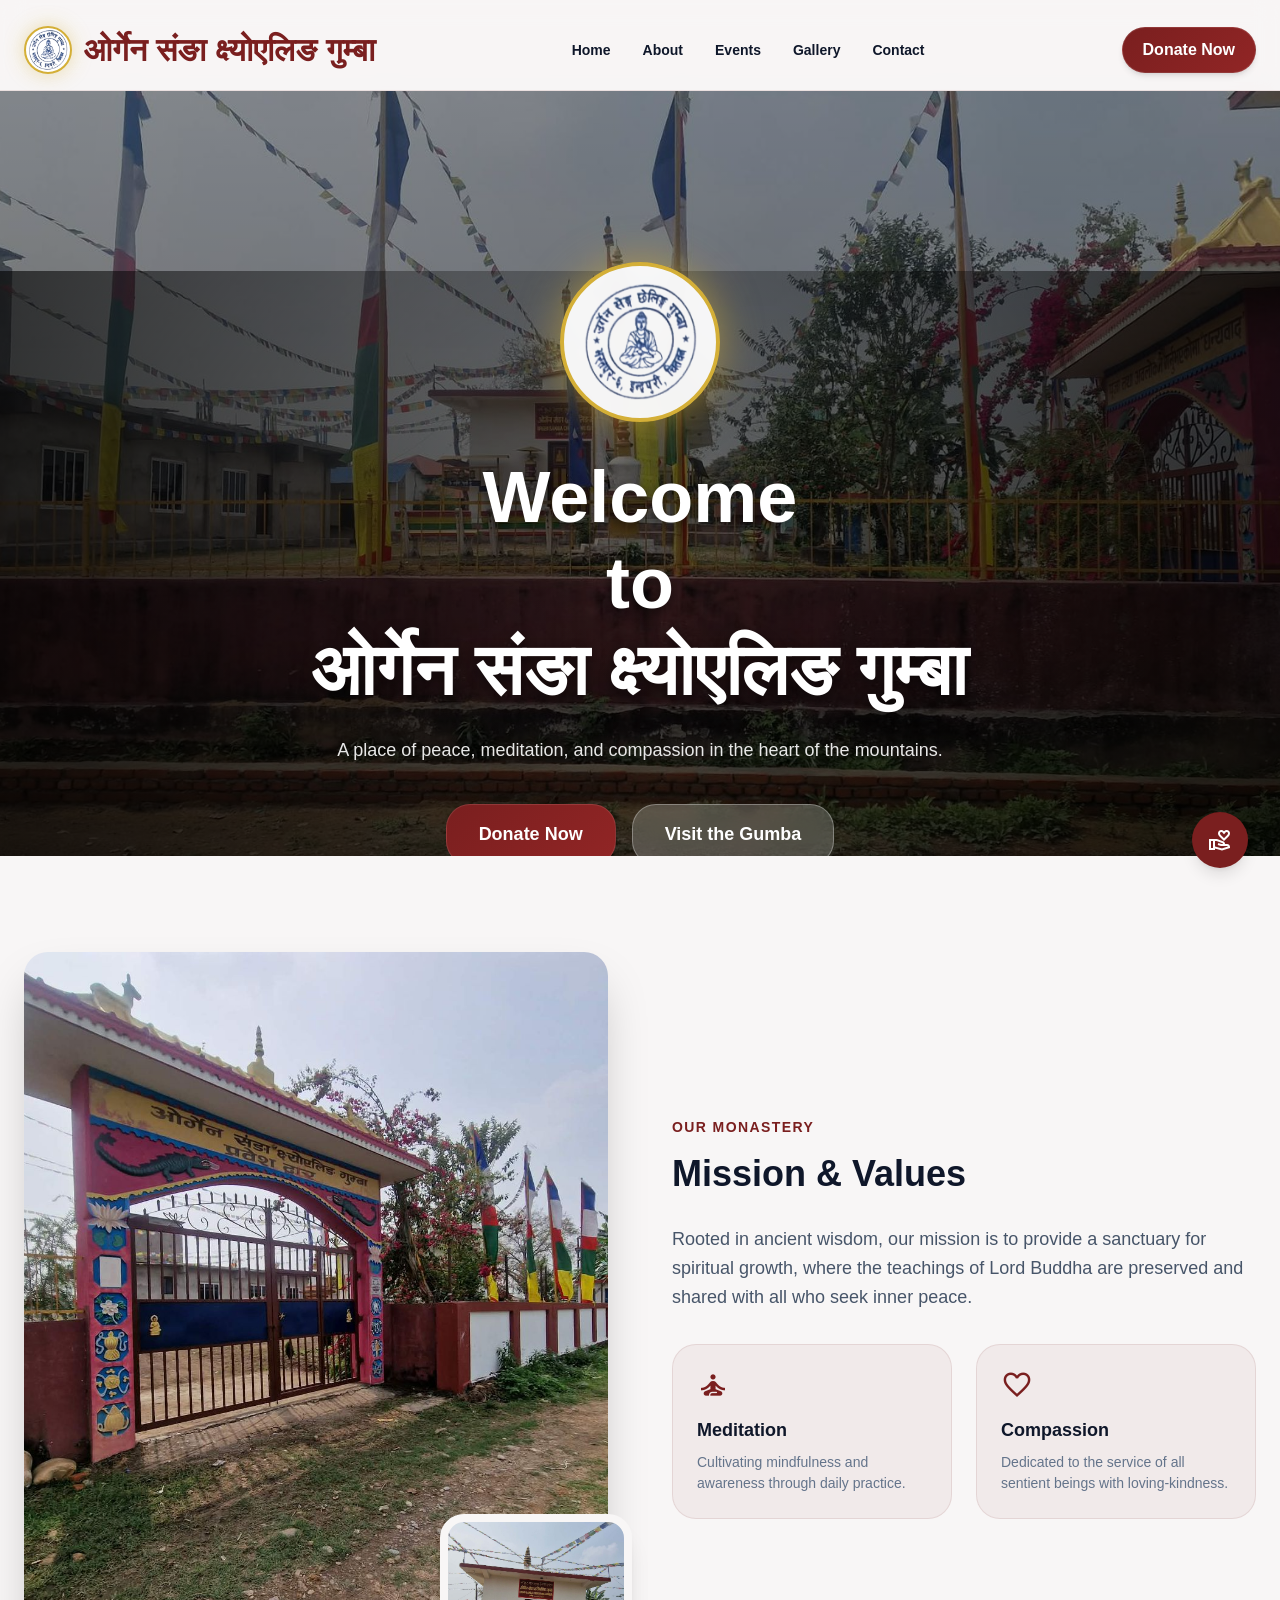
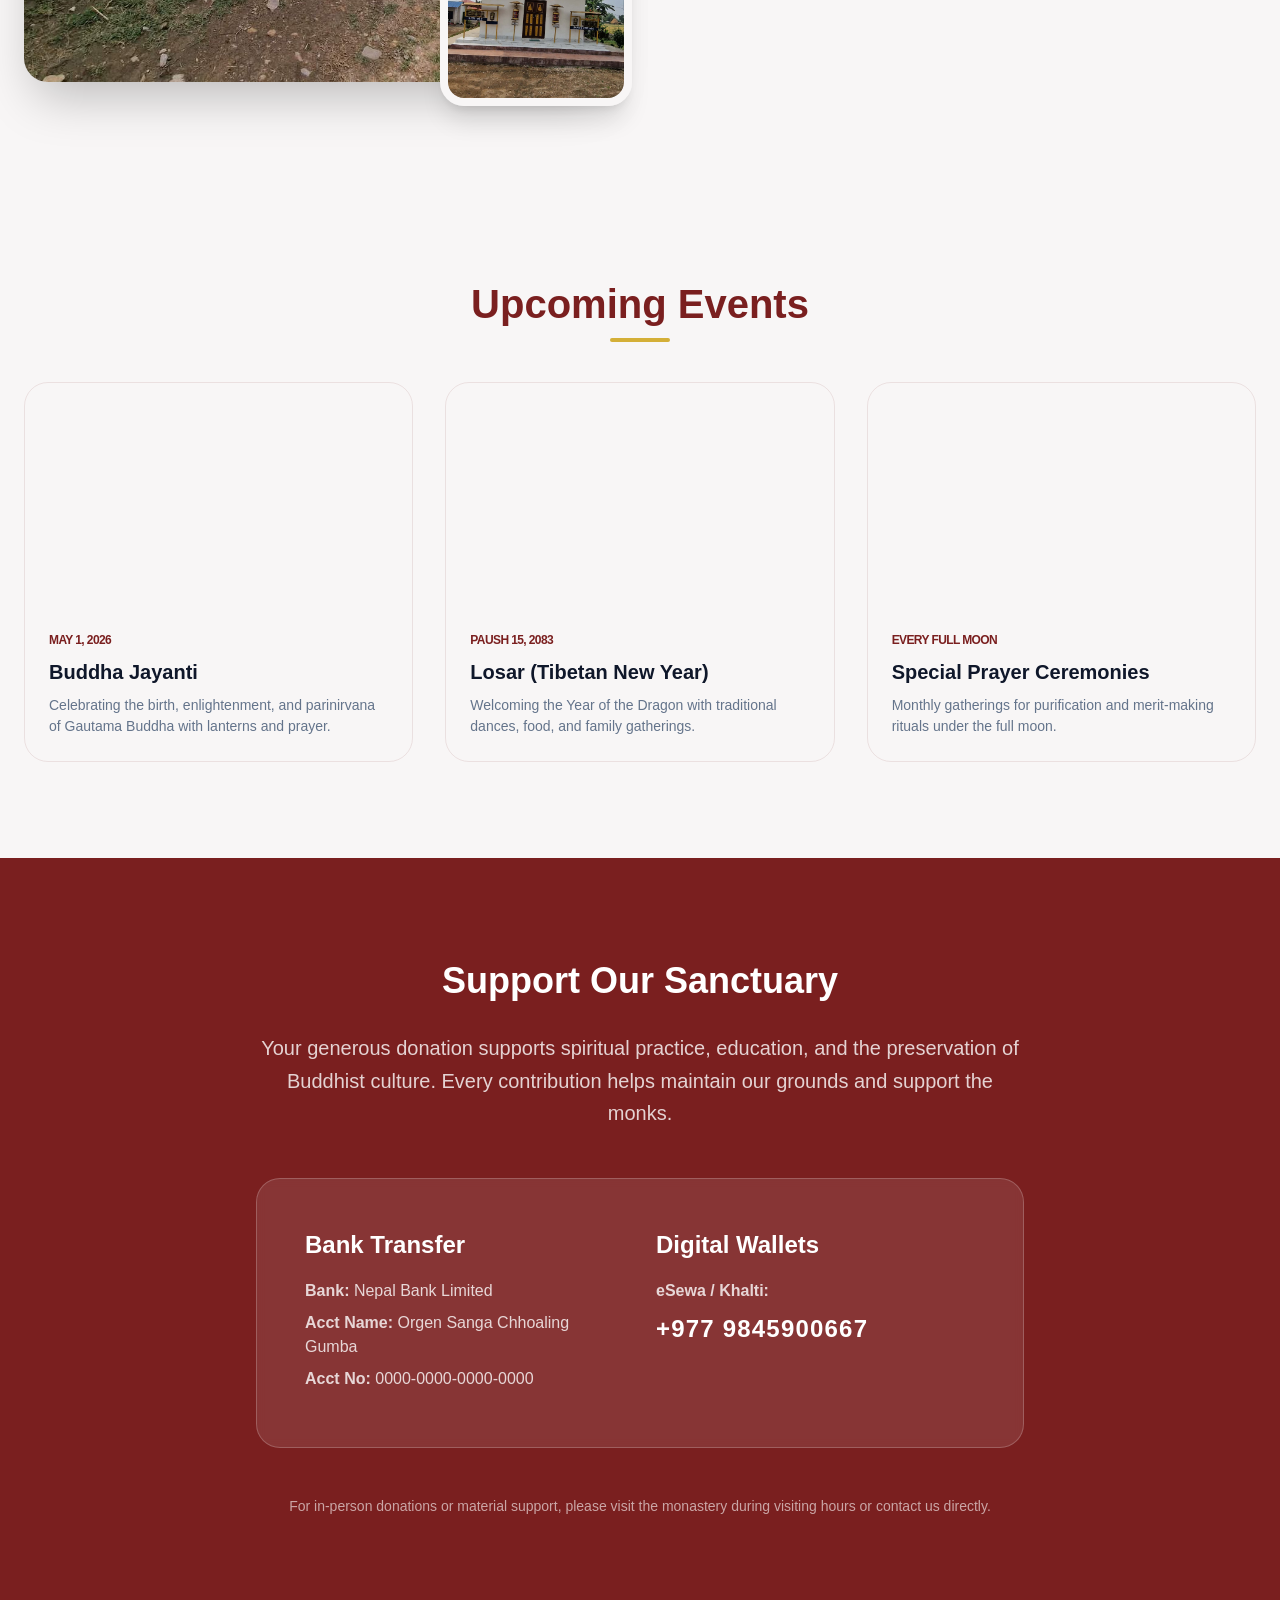
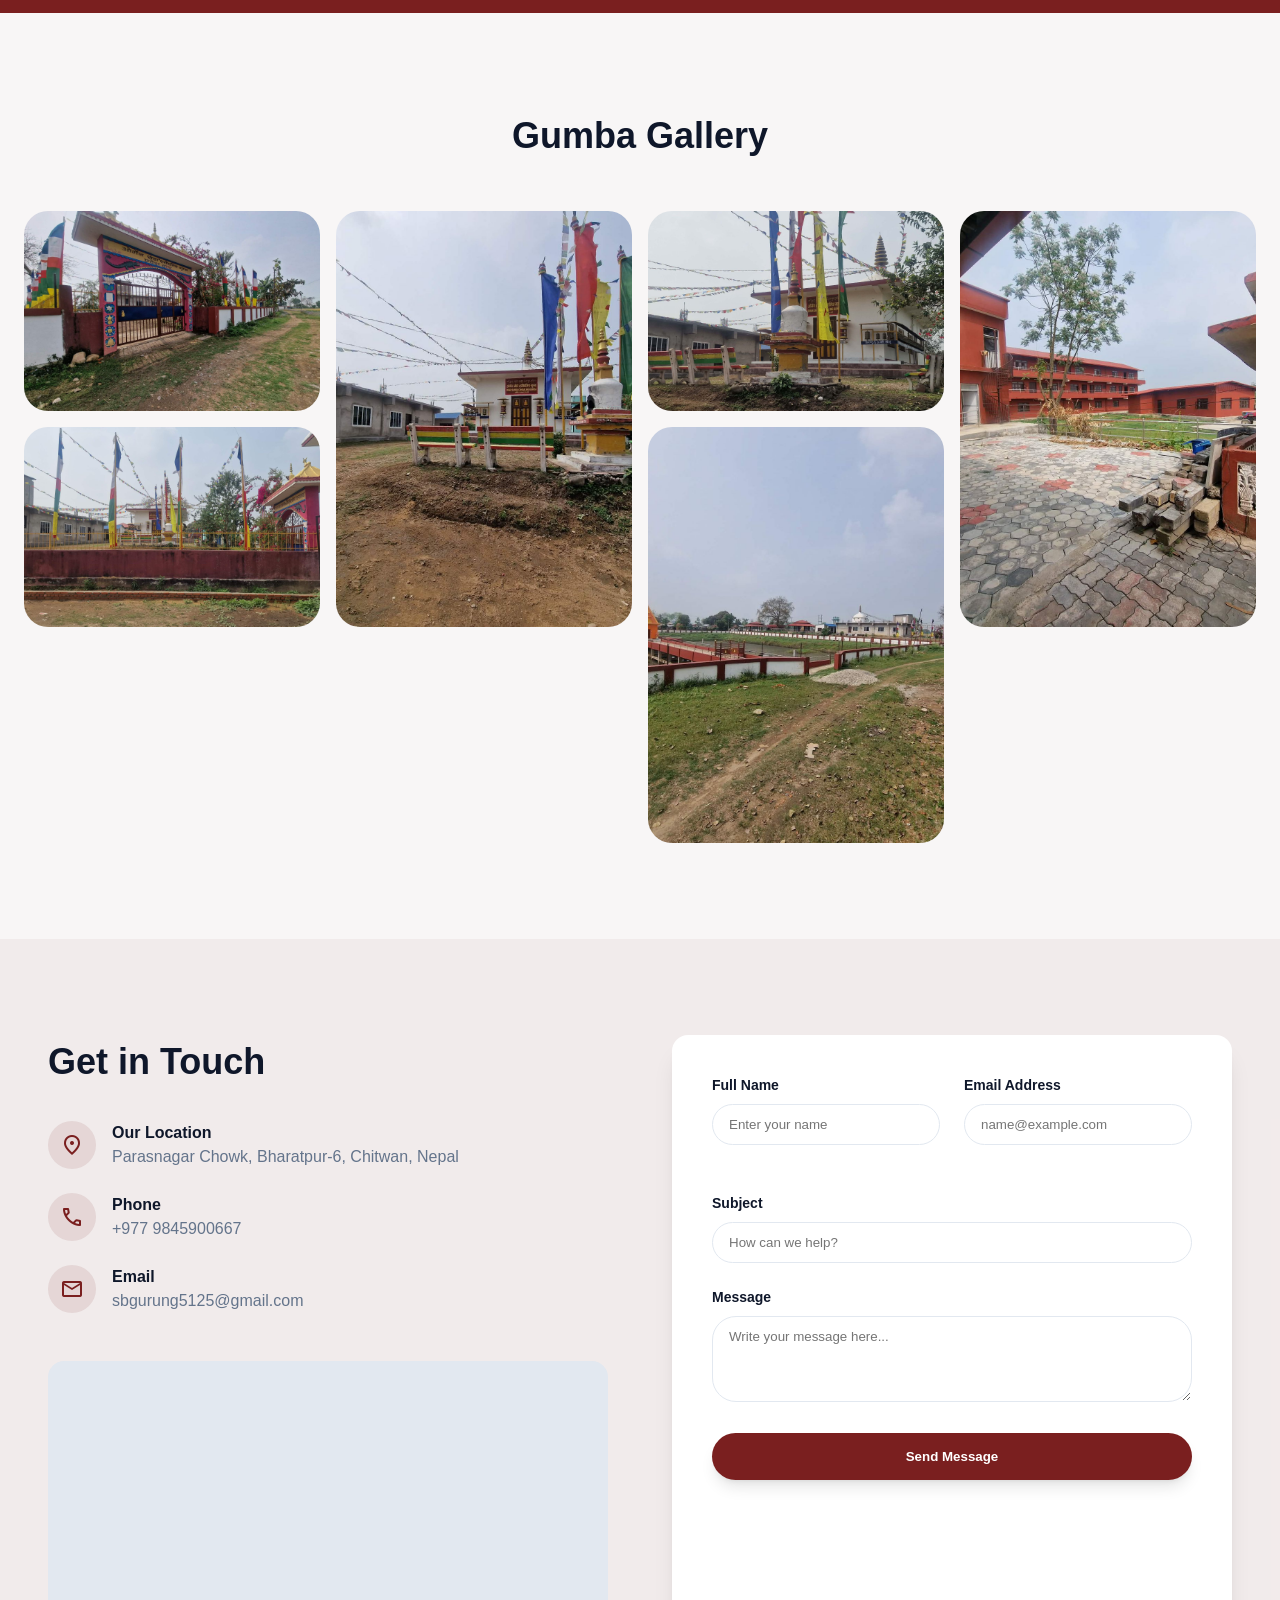
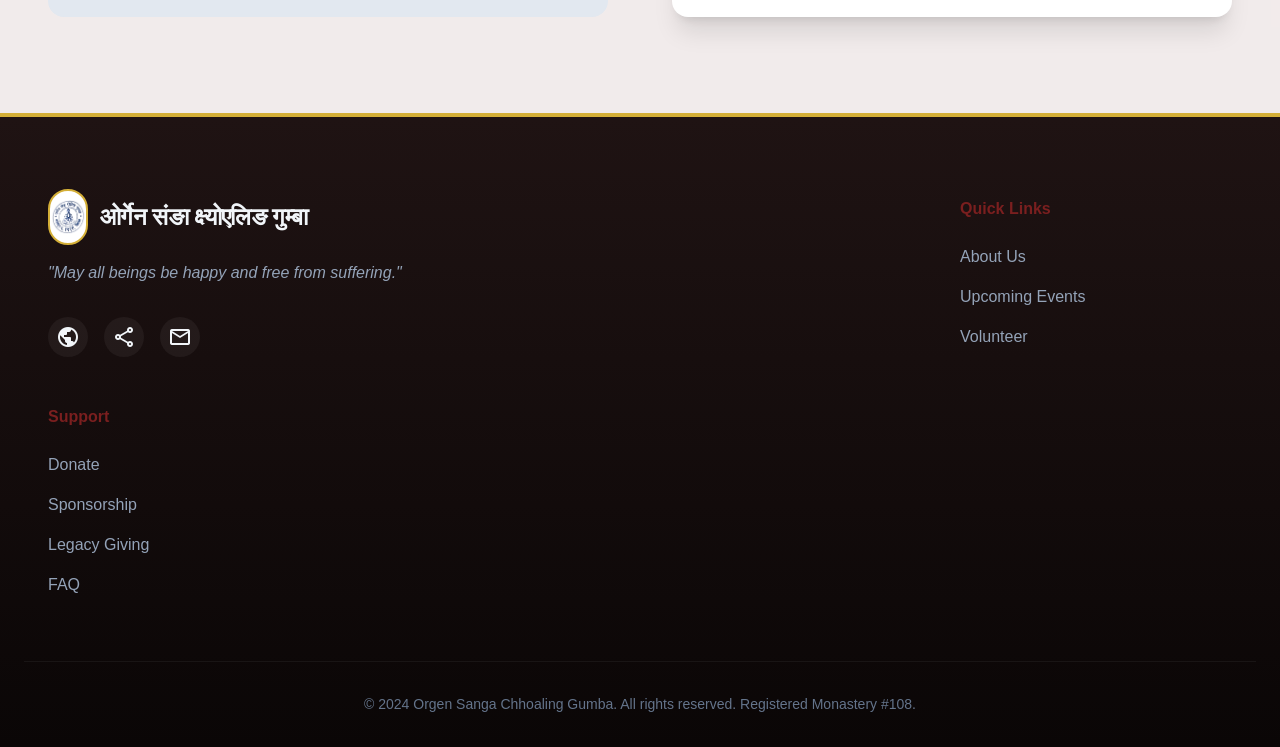
==== commit 3b99a7c4: "new updated photo" ====
--- a/index.html
+++ b/index.html
@@ -5,10 +5,11 @@
 <head>
     <meta charset="utf-8" />
     <meta content="width=device-width, initial-scale=1.0" name="viewport" />
+
+    <link href="https://fonts.googleapis.com/css2?family=Material+Symbols+Outlined" rel="stylesheet">
+
     <link href="style.css" rel="stylesheet" />
-</head>
-
-<body>
+
     <style>
         .lotus-divider {
             height: 2px;
@@ -42,10 +43,11 @@
             grid-row: span 1.5;
         }
     </style>
-    </head>
-
-    <body
-        class="bg-background-light dark:bg-background-dark font-display text-slate-900 dark:text-slate-100 selection:bg-primary/30">
+</head>
+
+<body>
+
+    <body class="bg-background-light dark:bg-background-dark font-display text-slate-900 dark:text-slate-100 selection:bg-primary/30">
         <!-- Floating Donate Button -->
         <a class="floating-donate" href="#donate">
             <span class="material-symbols-outlined">volunteer_activism</span>
@@ -72,7 +74,7 @@
         <!-- Hero Section -->
         <section class="hero">
             <div class="hero-bg" data-alt="Peaceful monastery at sunrise with mountains in background"
-                style="background-image: linear-gradient(rgba(0,0,0,0.4), rgba(0,0,0,0.6)), url('https://lh3.googleusercontent.com/aida-public/[base64]');">
+                style="background-image: linear-gradient(rgba(0,0,0,0.4), rgba(0,0,0,0.6)), url('images/parking.jpeg');">
             </div>
             <div class="hero-content">
                 <div class="hero-inner">
@@ -92,12 +94,12 @@
             <div class="about-grid">
                 <div class="about-images">
                     <div class="about-img-main clickable-img" data-alt="Buddha meditating under a tree"
-                        style="background-image: url('images/buddha.jpg');"
-                        onclick="openLightbox('images/buddha.jpg', 'Buddha meditating under a tree')">
+                        style="background-image: url('images/entrance.jpeg');"
+                        onclick="openLightbox('images/entrance.jpeg', 'Buddha meditating under a tree')">
                     </div>
                     <div class="about-img-accent clickable-img" data-alt="Orgen Sanga Gumba entrance gate"
-                        style="background-image: url('images/gate.jpg');"
-                        onclick="openLightbox('images/gate.jpg', 'Orgen Sanga Gumba entrance gate')">
+                        style="background-image: url('images/sideview.jpeg');"
+                        onclick="openLightbox('images/sideview.jpeg', 'Orgen Sanga Gumba entrance gate')">
                     </div>
                 </div>
                 <div>
@@ -209,23 +211,23 @@
         <section class="py-24 px-6 container" id="gallery">
             <h2 class="gallery-title">Gumba Gallery</h2>
             <div class="masonry-grid">
+                <div class="masonry-item clickable-img" data-alt="Gumba Entry gate"
+                    style="background-image: url('images/entrance.jpeg');" onclick="openLightbox('images/entrance.jpeg')">
+                </div>
+                <div class="masonry-item clickable-img" data-alt="Gumba building area"
+                    style="background-image: url('images/frontundergoing.jpeg');" onclick="openLightbox('images/frontundergoing.jpg')">
+                </div>
+                <div class="masonry-item clickable-img" data-alt="Prayer wheels"
+                    style="background-image: url('images/backside.jpeg');" onclick="openLightbox('images/backside.jpeg')">
+                </div>
                 <div class="masonry-item clickable-img" data-alt="Gumba general view"
-                    style="background-image: url('images/photo1.jpg');" onclick="openLightbox('images/photo1.jpg')">
-                </div>
-                <div class="masonry-item clickable-img" data-alt="Gumba building area"
-                    style="background-image: url('images/photo2.jpg');" onclick="openLightbox('images/photo2.jpg')">
-                </div>
-                <div class="masonry-item clickable-img" data-alt="Prayer wheels"
-                    style="background-image: url('images/photo3.jpg');" onclick="openLightbox('images/photo3.jpg')">
-                </div>
-                <div class="masonry-item clickable-img" data-alt="Gumba entry gate"
-                    style="background-image: url('images/photo4.jpg');" onclick="openLightbox('images/photo4.jpg')">
+                    style="background-image: url('images/one.jpeg');" onclick="openLightbox('images/one.jpeg')">
                 </div>
                 <div class="masonry-item clickable-img" data-alt="Prayer flags and grounds"
-                    style="background-image: url('images/photo5.jpg');" onclick="openLightbox('images/photo5.jpg')">
-                </div>
-                <div class="masonry-item clickable-img" data-alt="Buddha sitting under a tree"
-                    style="background-image: url('images/buddha.jpg');" onclick="openLightbox('images/buddha.jpg')">
+                    style="background-image: url('images/parking.jpeg');" onclick="openLightbox('images/parking.jpeg')">
+                </div>
+                <div class="masonry-item clickable-img" data-alt="Beautiful pond"
+                    style="background-image: url('images/pokhari.jpeg');" onclick="openLightbox('images/pokhari.jpeg')">
                 </div>
             </div>
         </section>
@@ -382,6 +384,8 @@
             document.addEventListener('keydown', (e) => {
                 if (e.key === 'Escape') closeLightbox();
             });
+
+           
         </script>
     </body>
 
--- a/style.css
+++ b/style.css
@@ -301,6 +301,7 @@
 /* HEADER */
 .header {
   position: sticky;
+  padding-top: 10px;
   top: 0;
   z-index: 40;
   width: 100%;
@@ -360,6 +361,7 @@
   position: relative;
   height: 85vh;
   width: 100%;
+  padding-top: 180px;
   overflow: hidden;
 }
 
@@ -642,9 +644,14 @@
 }
 
 .masonry-item {
-  border-radius: var(--radius-xl);
+
+  position: relative;
   background-size: cover;
   background-position: center;
+  border-radius: var(--radius-xl);
+  overflow: hidden;
+  cursor: pointer;
+  transition: transform 0.4s ease, box-shadow 0.4s ease;
 }
 
 .masonry-item:nth-child(2n) {
@@ -653,6 +660,45 @@
 
 .masonry-item:nth-child(3n) {
   grid-row: span 1.5;
+}
+
+/* Hover effect */
+.masonry-item:hover {
+  transform: scale(1.05);
+  box-shadow: 0 10px 25px rgba(0, 0, 0, 0.3);
+}
+
+/* Dark overlay */
+.masonry-item::before {
+  content: "";
+  position: absolute;
+  inset: 0;
+  background: rgba(0, 0, 0, 0.35);
+  opacity: 0;
+  transition: opacity 0.3s ease;
+}
+
+.masonry-item:hover::before {
+  opacity: 1;
+}
+
+/* Text from data-alt */
+.masonry-item::after {
+  content: attr(data-alt);
+  position: absolute;
+  bottom: 12px;
+  left: 12px;
+  right: 12px;
+  color: #fff;
+  font-size: 0.9rem;
+  opacity: 0;
+  transform: translateY(10px);
+  transition: all 0.3s ease;
+}
+
+.masonry-item:hover::after {
+  opacity: 1;
+  transform: translateY(0);
 }
 
 /* CONTACT SECTION */
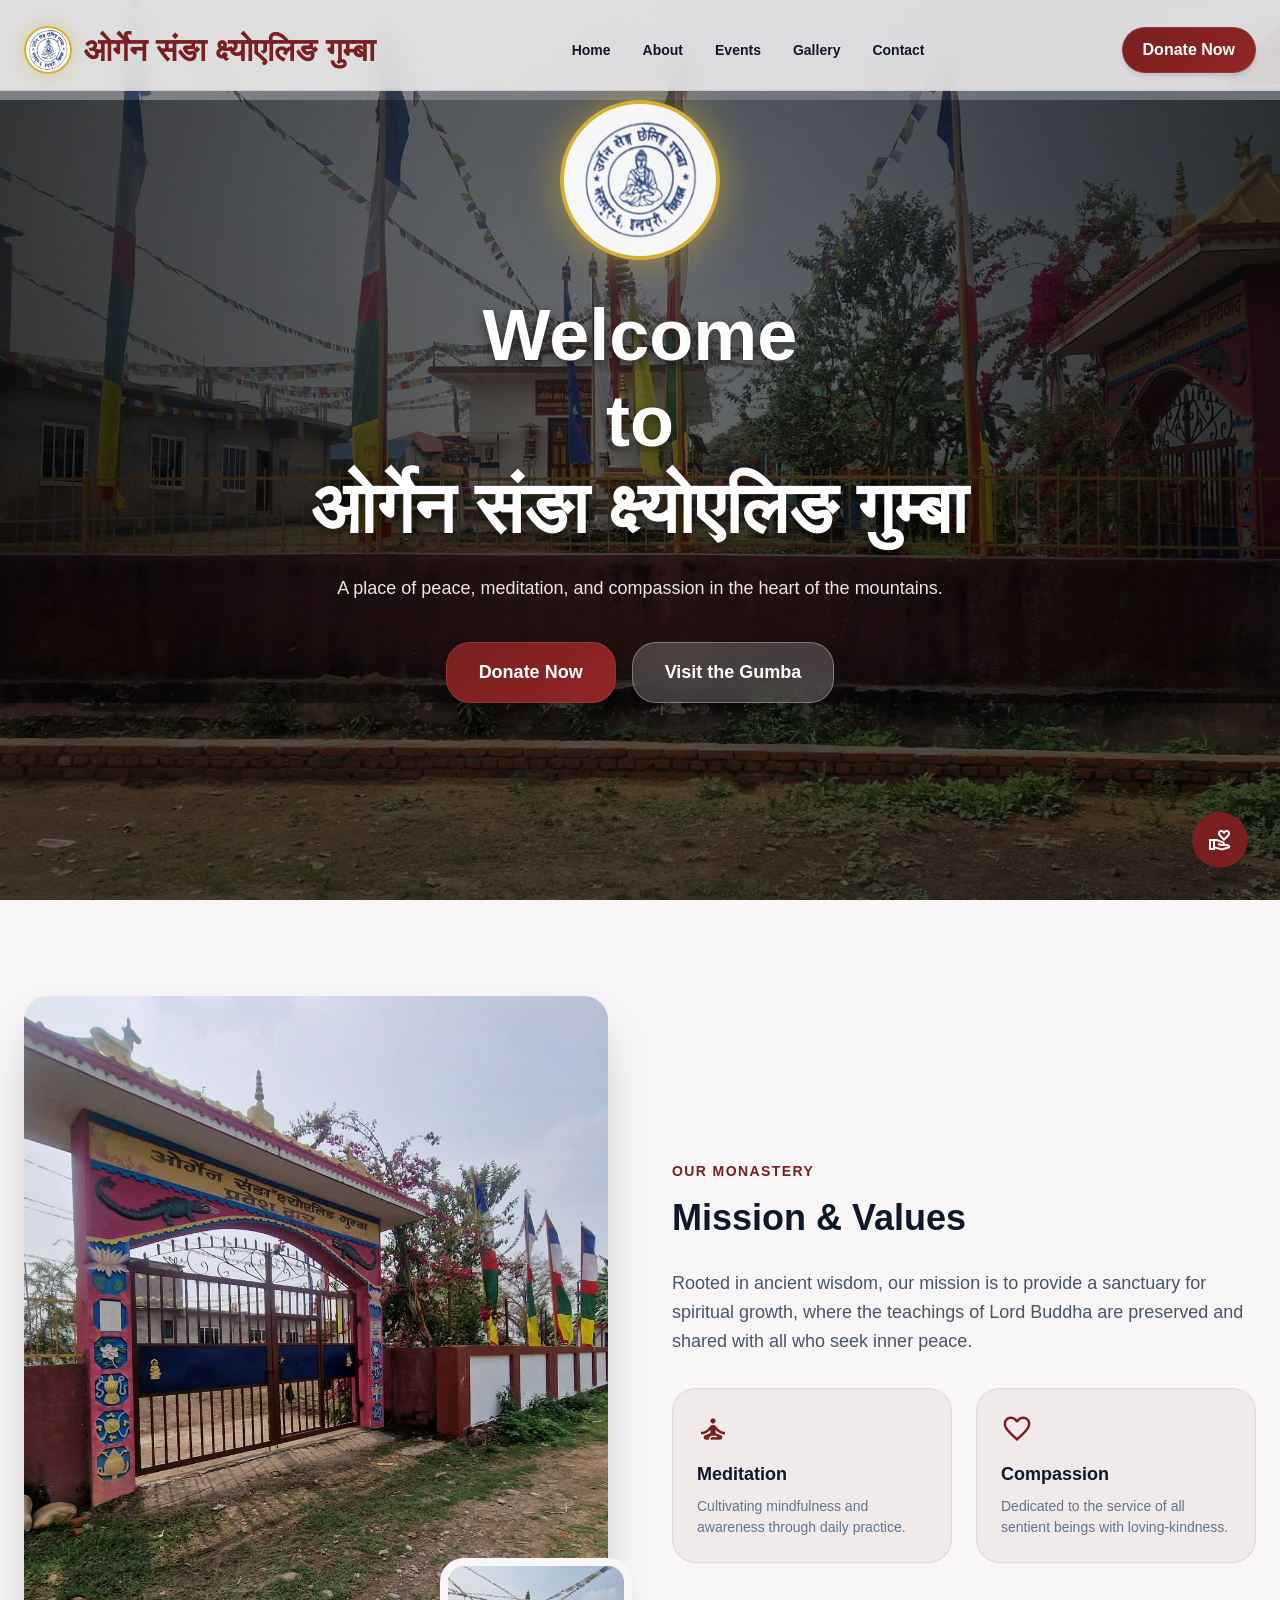
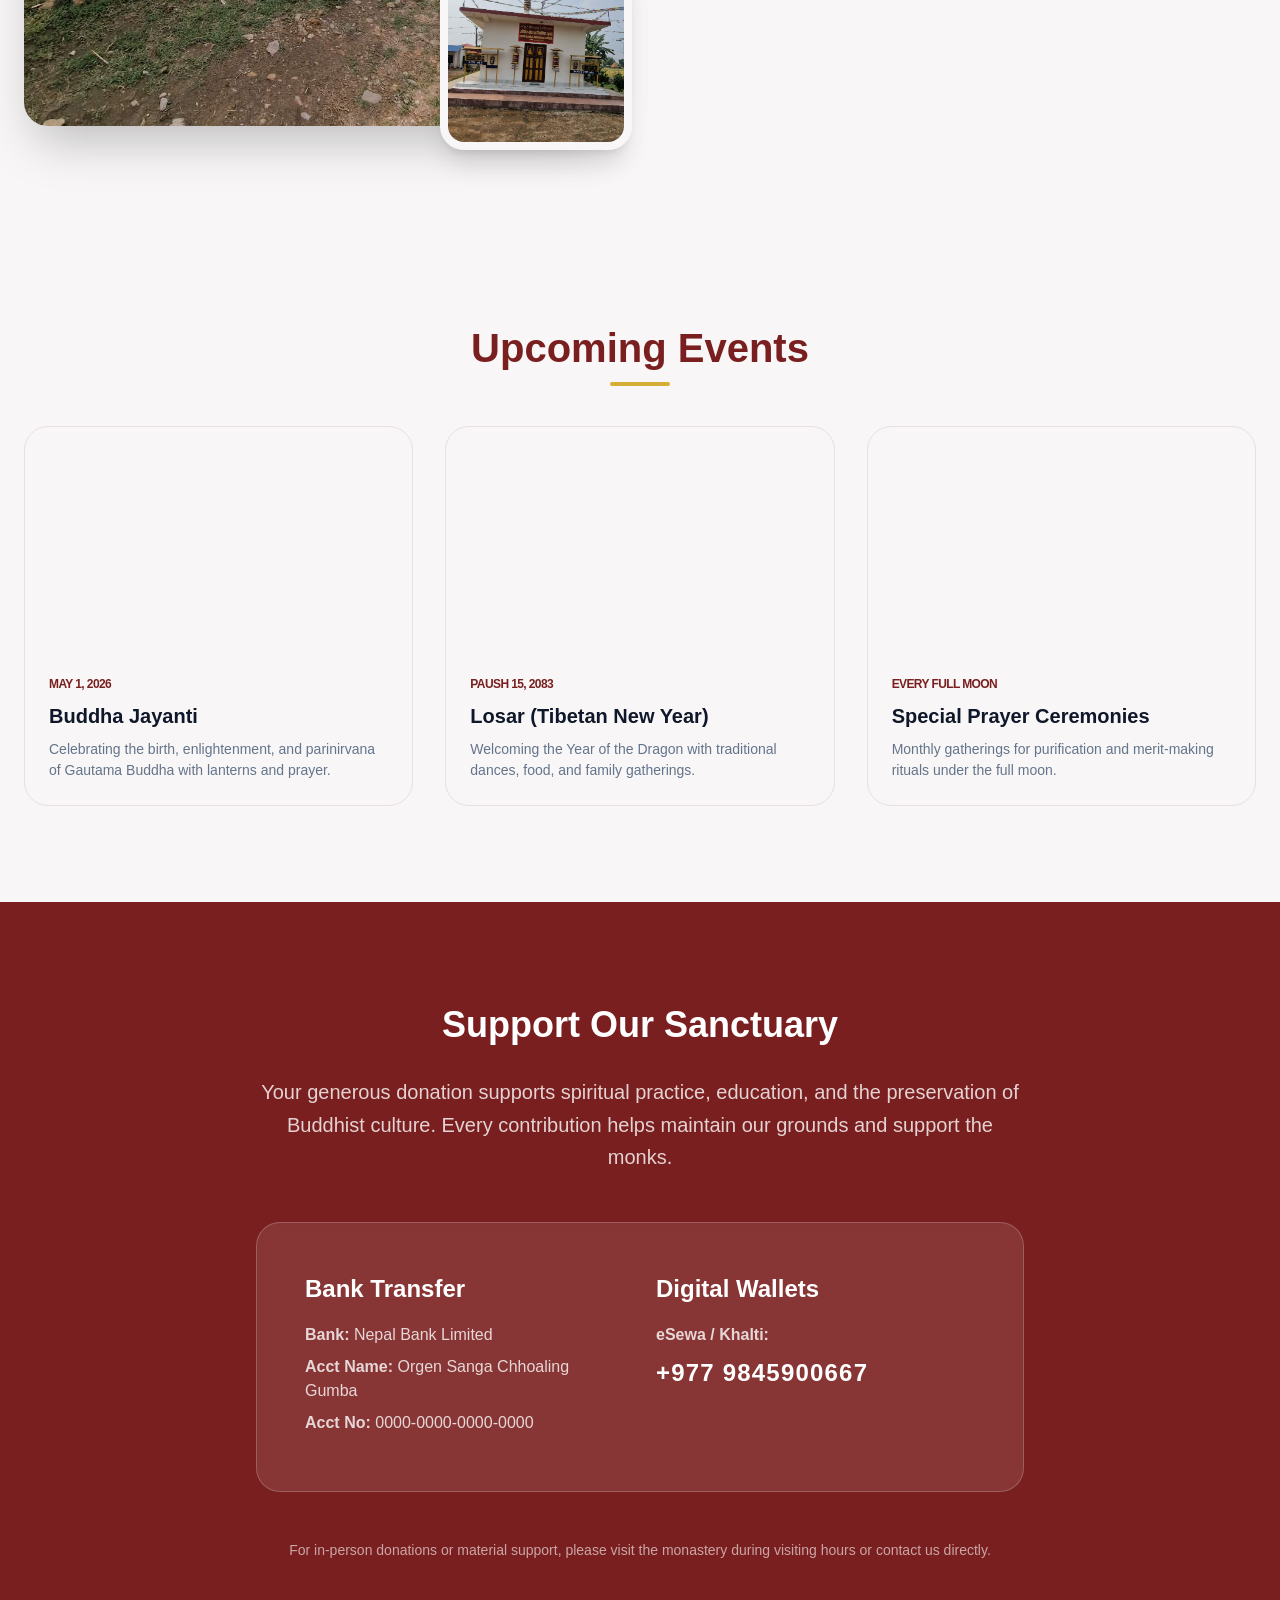
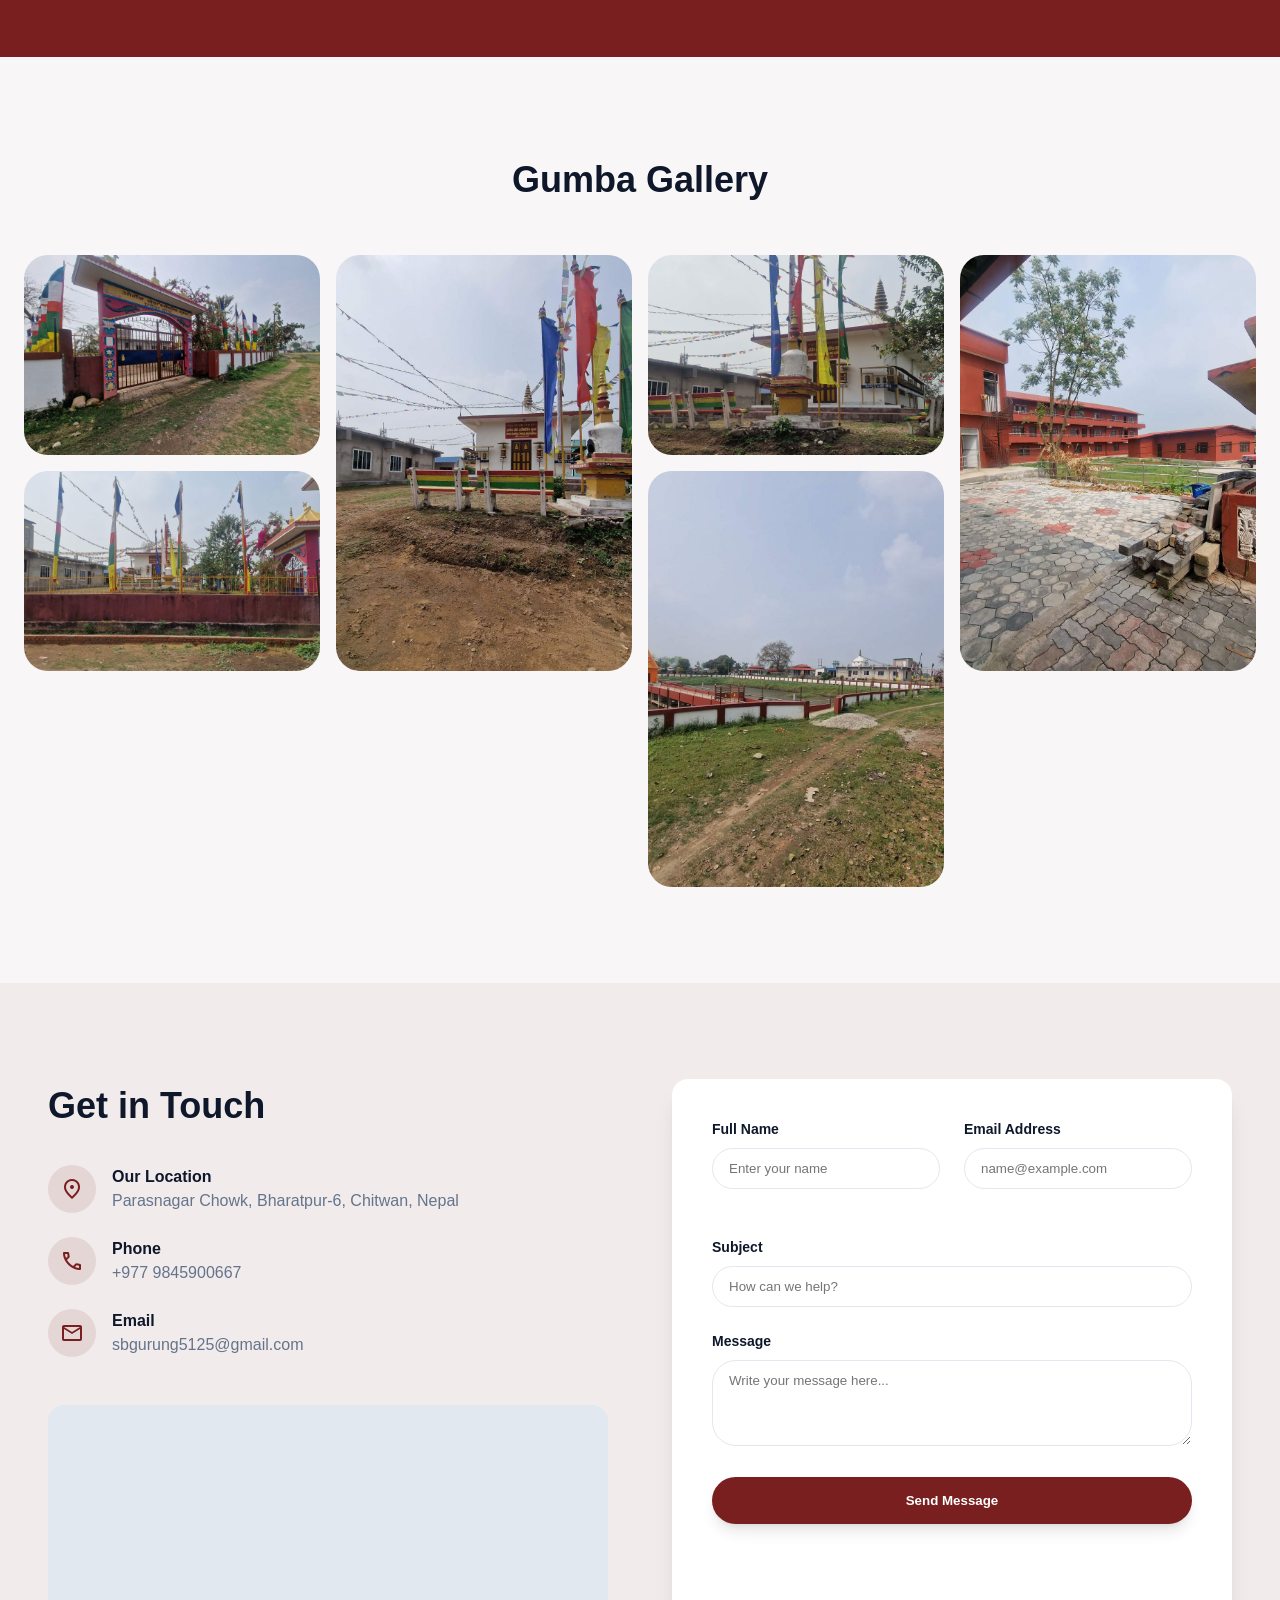
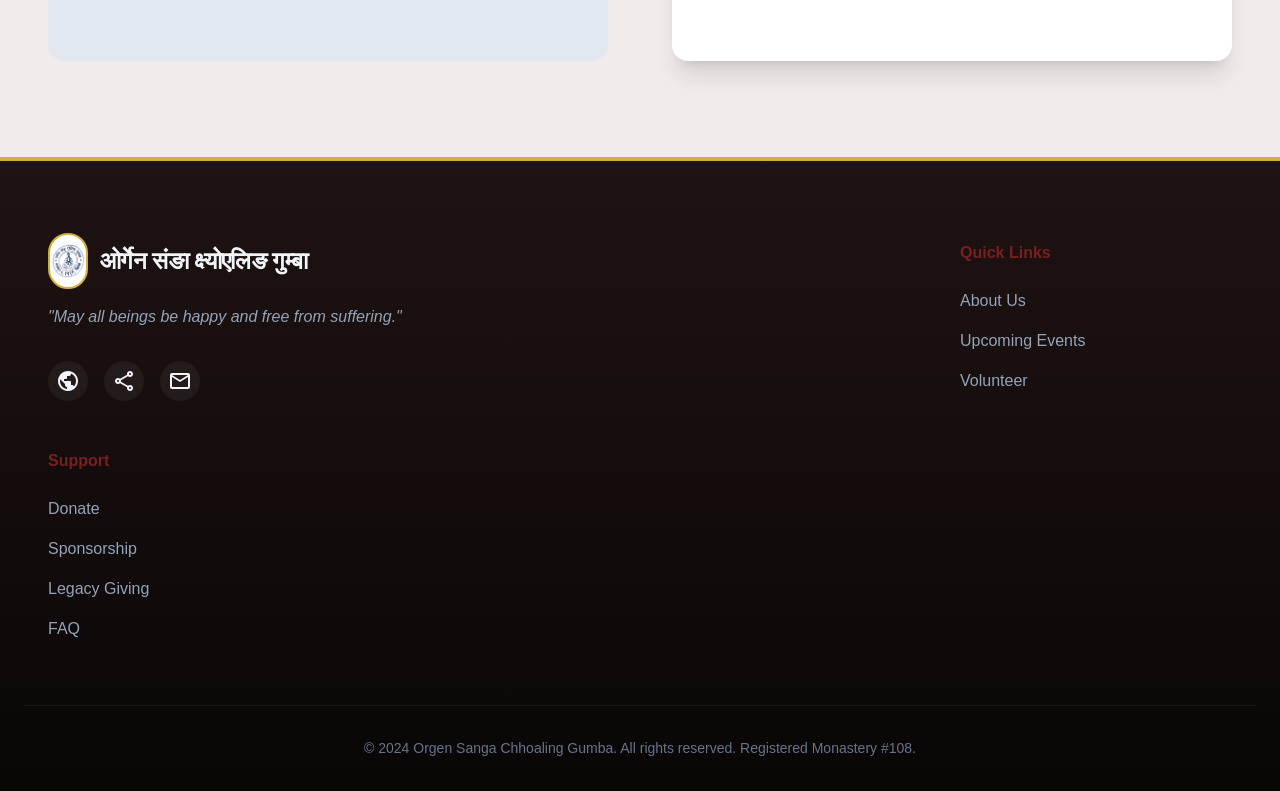
==== commit 535a0b14: "new hero updated" ====
--- a/index.html
+++ b/index.html
@@ -45,9 +45,7 @@
     </style>
 </head>
 
-<body>
-
-    <body class="bg-background-light dark:bg-background-dark font-display text-slate-900 dark:text-slate-100 selection:bg-primary/30">
+<body class="bg-background-light dark:bg-background-dark font-display text-slate-900 dark:text-slate-100 selection:bg-primary/30">
         <!-- Floating Donate Button -->
         <a class="floating-donate" href="#donate">
             <span class="material-symbols-outlined">volunteer_activism</span>
--- a/style.css
+++ b/style.css
@@ -300,7 +300,7 @@
 
 /* HEADER */
 .header {
-  position: sticky;
+  position: fixed;
   padding-top: 10px;
   top: 0;
   z-index: 40;
@@ -359,9 +359,9 @@
 /* HERO SECTION */
 .hero {
   position: relative;
-  height: 85vh;
+  min-height: 100vh;
+  padding-top: 100px;
   width: 100%;
-  padding-top: 180px;
   overflow: hidden;
 }
 
@@ -372,6 +372,10 @@
   background-position: center;
   transform: scale(1.05);
   animation: bg-slow-zoom 20s infinite alternate;
+}
+
+.hero-content {
+  padding-top: 100px; /* adjust based on header height */
 }
 
 @keyframes bg-slow-zoom {
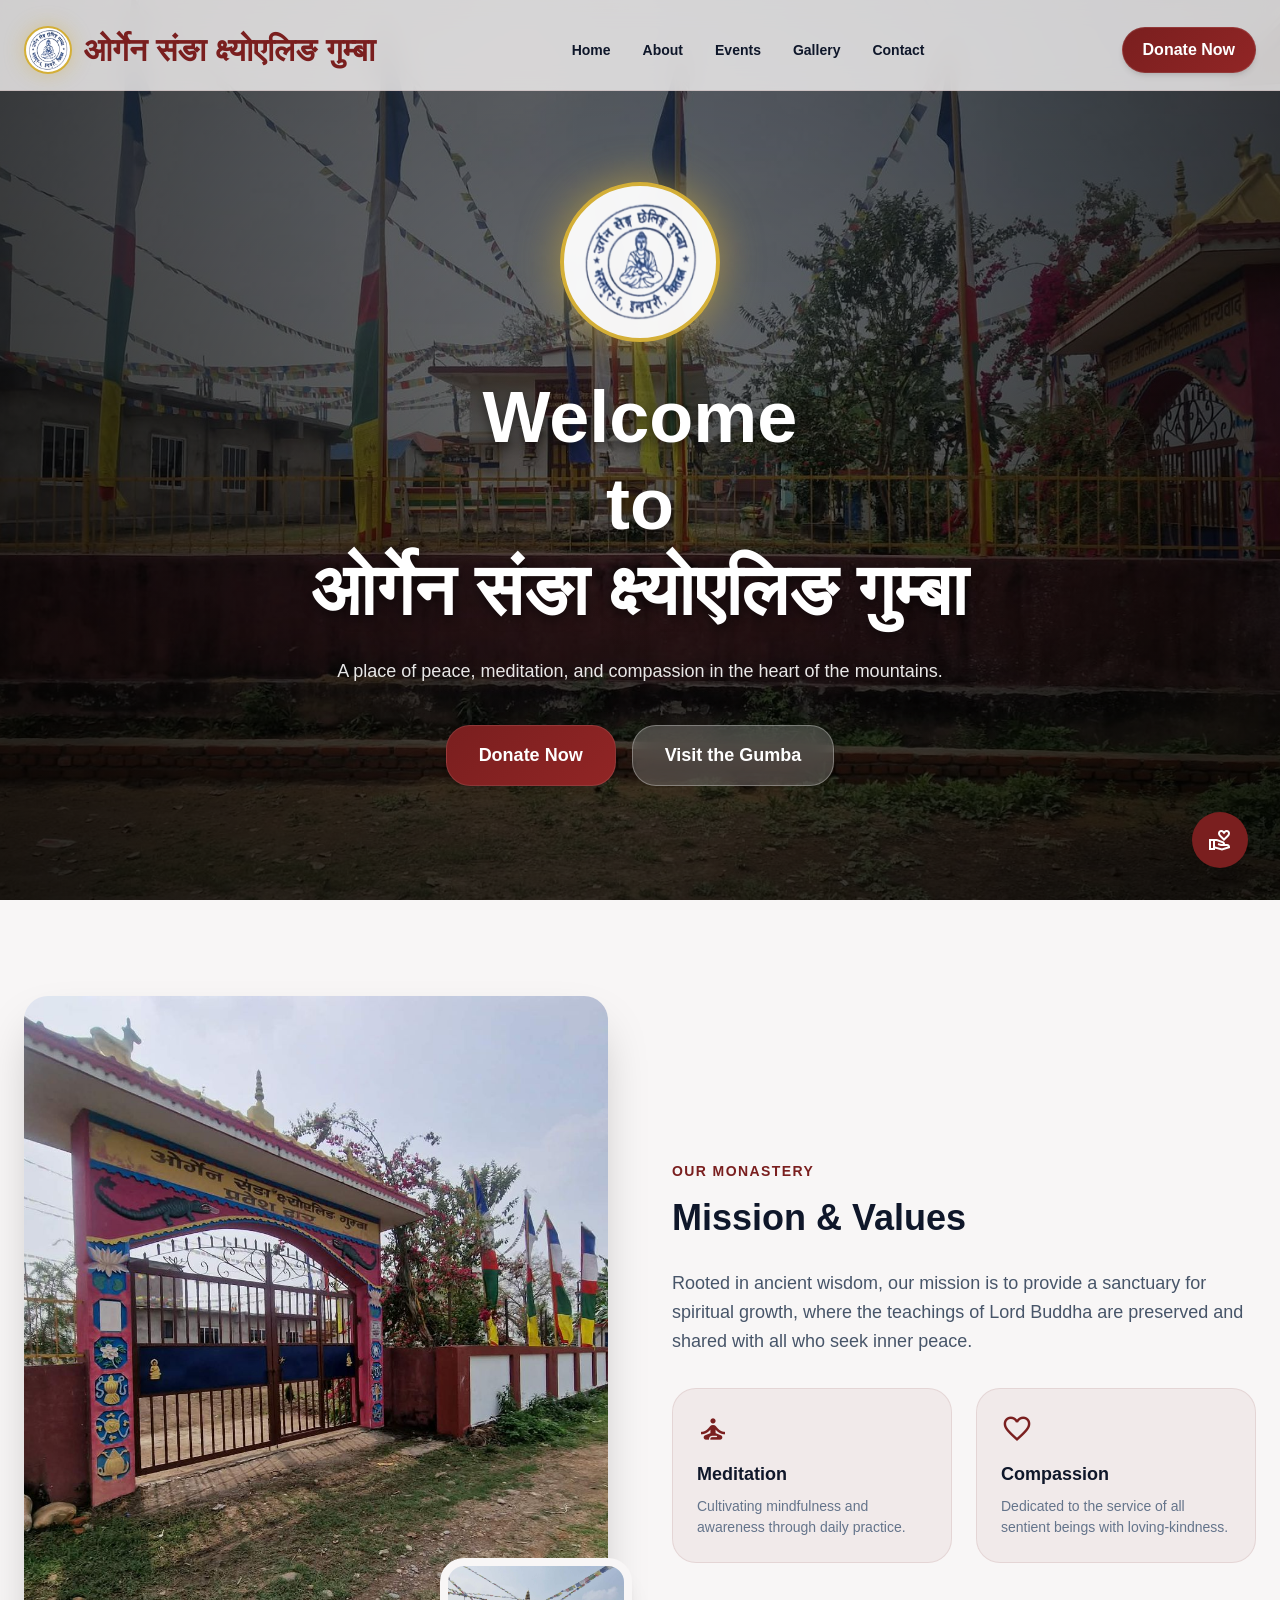
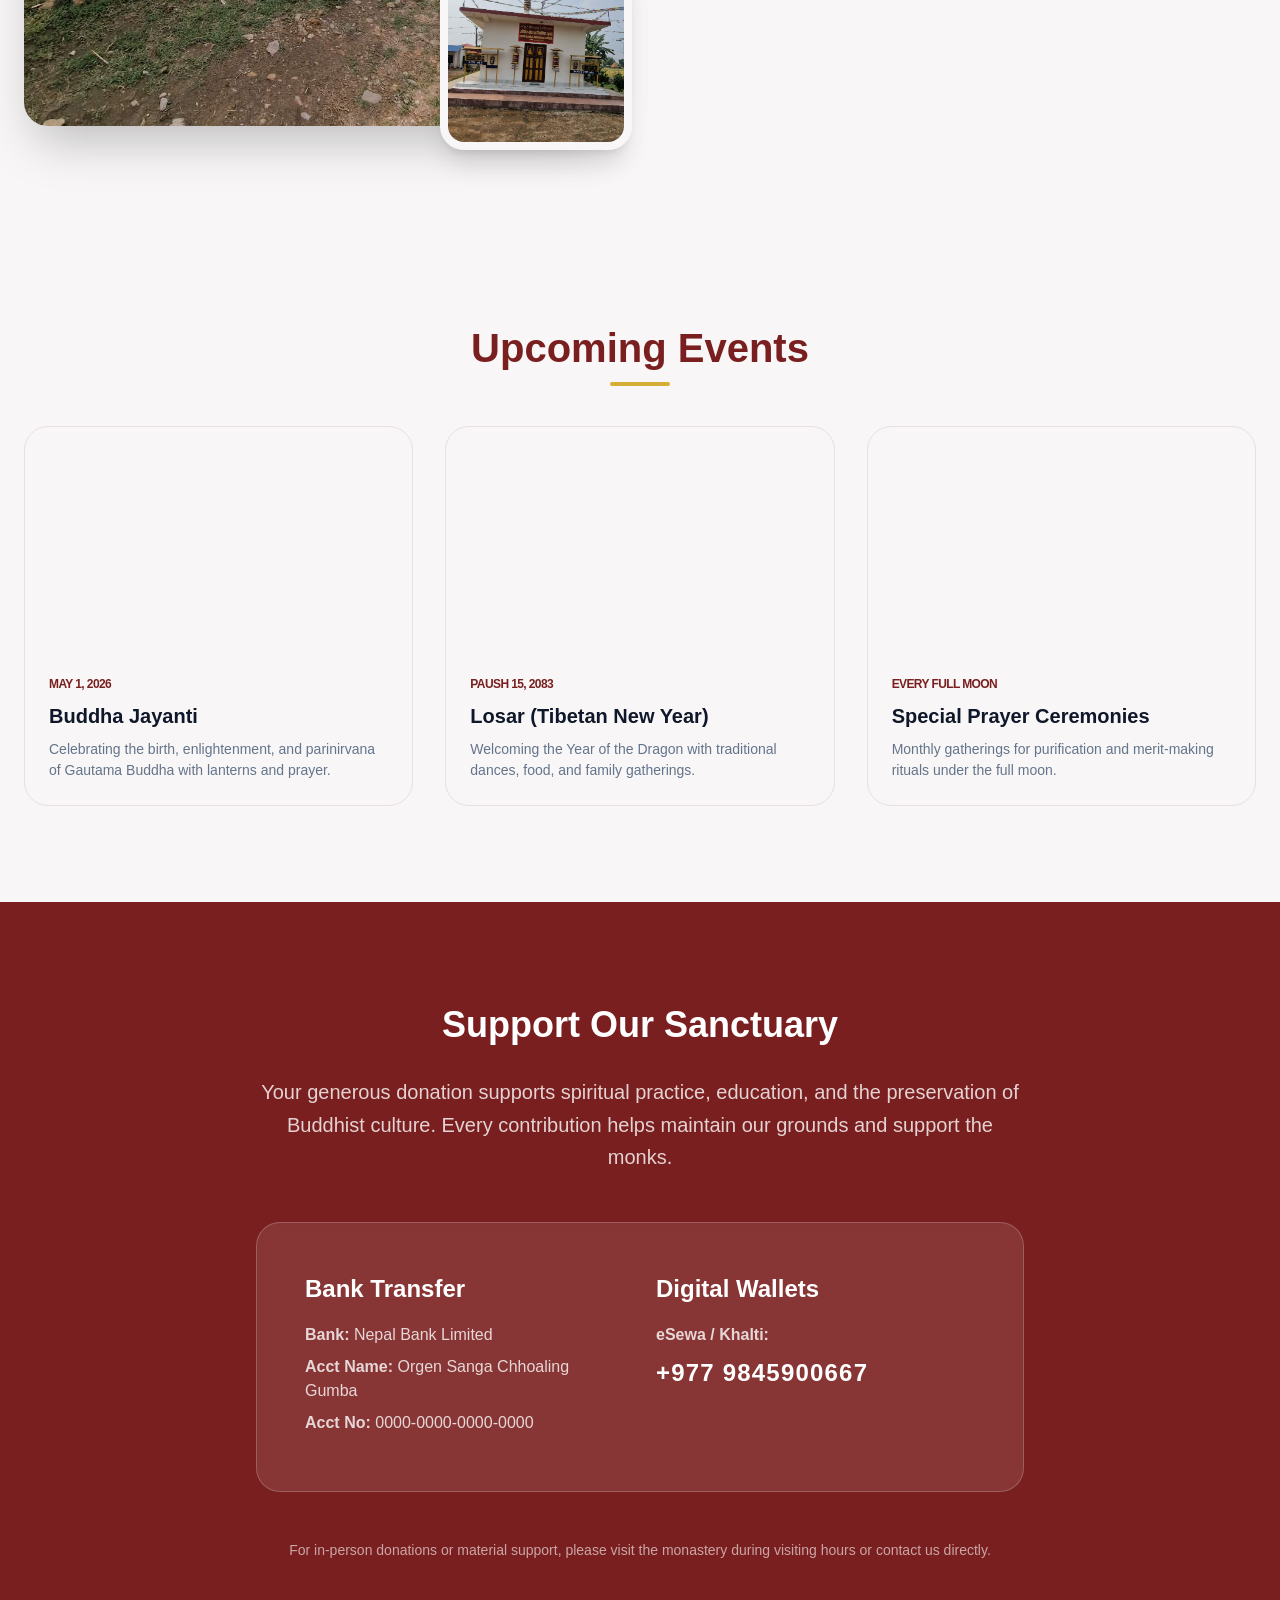
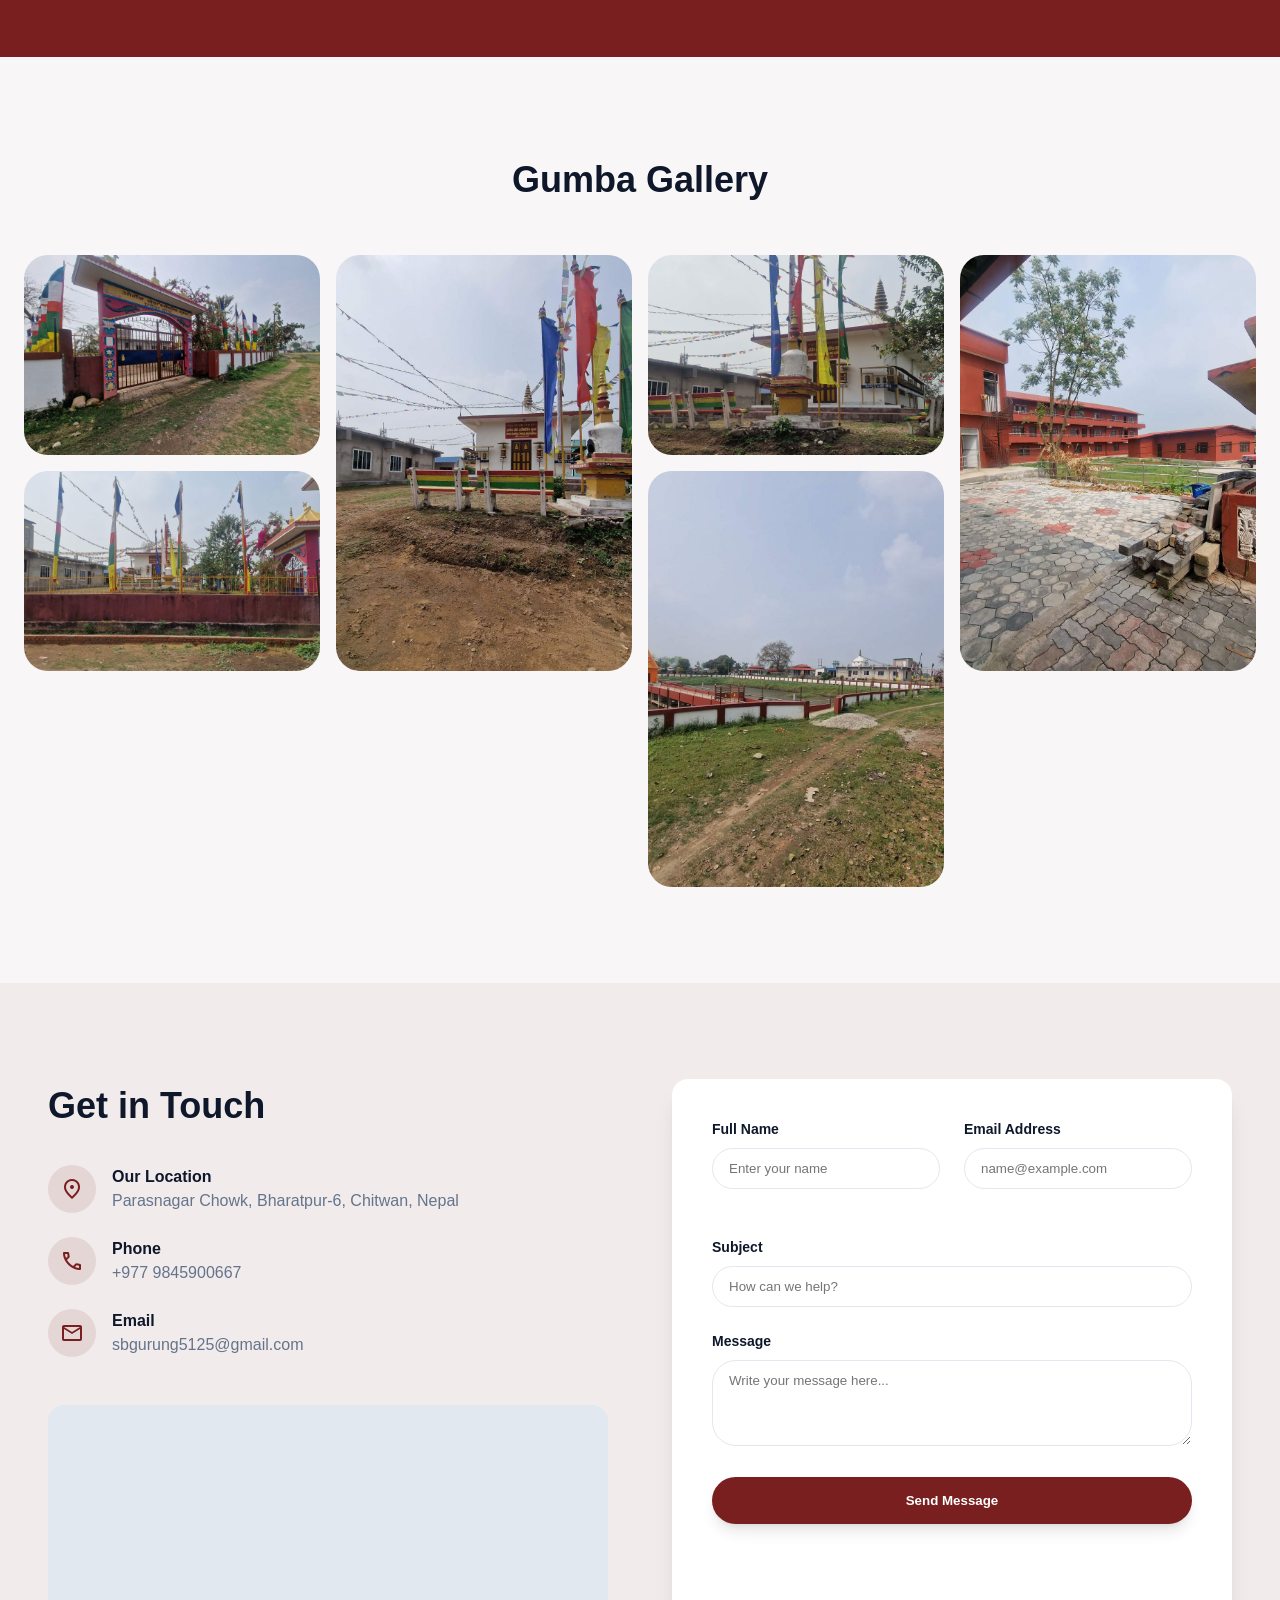
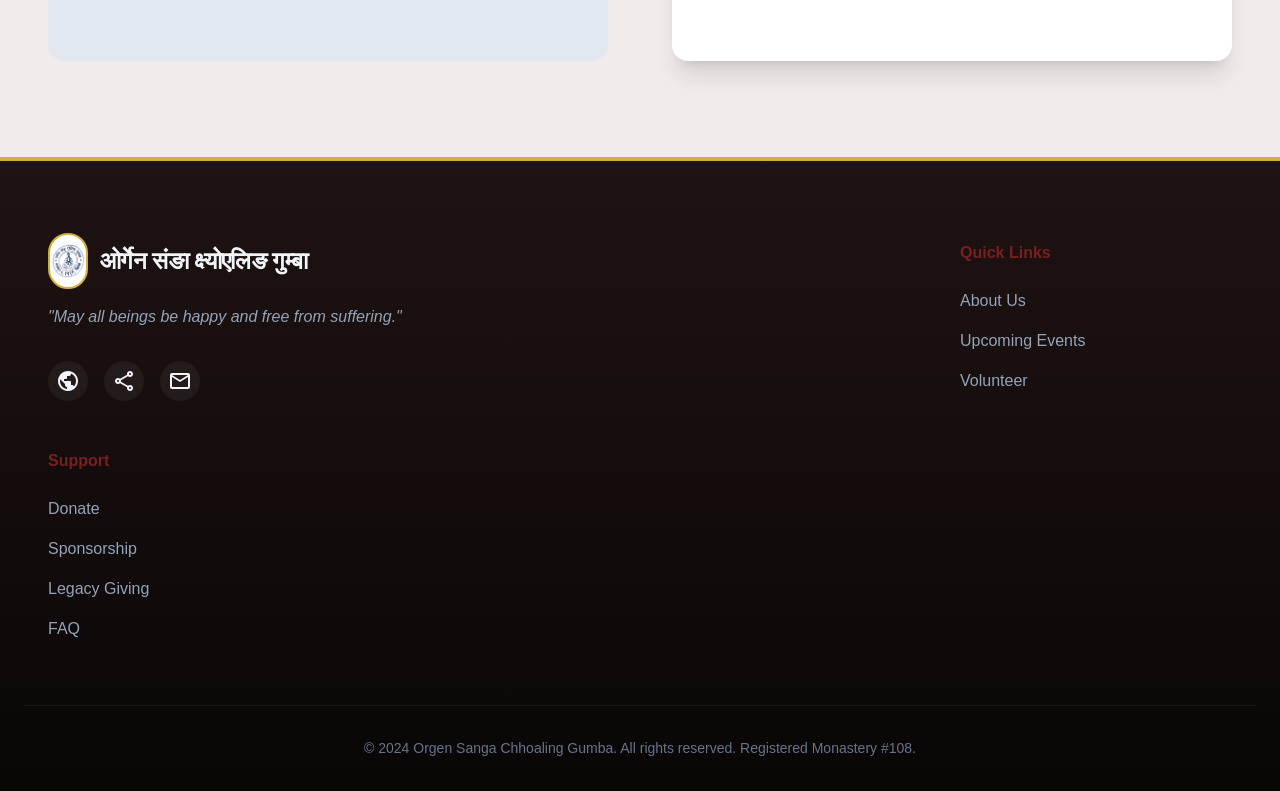
==== commit 93905bc8: "building area fixed" ====
--- a/index.html
+++ b/index.html
@@ -213,7 +213,7 @@
                     style="background-image: url('images/entrance.jpeg');" onclick="openLightbox('images/entrance.jpeg')">
                 </div>
                 <div class="masonry-item clickable-img" data-alt="Gumba building area"
-                    style="background-image: url('images/frontundergoing.jpeg');" onclick="openLightbox('images/frontundergoing.jpg')">
+                    style="background-image: url('images/frontundergoing.jpeg');" onclick="openLightbox('images/frontundergoing.jpeg')">
                 </div>
                 <div class="masonry-item clickable-img" data-alt="Prayer wheels"
                     style="background-image: url('images/backside.jpeg');" onclick="openLightbox('images/backside.jpeg')">
--- a/style.css
+++ b/style.css
@@ -360,9 +360,9 @@
 .hero {
   position: relative;
   min-height: 100vh;
-  padding-top: 100px;
   width: 100%;
   overflow: hidden;
+  display: flex;
 }
 
 .hero-bg {
@@ -374,10 +374,6 @@
   animation: bg-slow-zoom 20s infinite alternate;
 }
 
-.hero-content {
-  padding-top: 100px; /* adjust based on header height */
-}
-
 @keyframes bg-slow-zoom {
   0% {
     transform: scale(1);
@@ -391,12 +387,14 @@
 .hero-content {
   position: relative;
   display: flex;
-  height: 100%;
+  flex: 1;
+  flex-direction: column;
   align-items: center;
   justify-content: center;
-  padding: 0 1.5rem;
+  padding: 100px 1.5rem 2rem 1.5rem;
   text-align: center;
   background: radial-gradient(circle at center, transparent 0%, rgba(0, 0, 0, 0.6) 100%);
+  width: 100%;
 }
 
 .hero-inner {
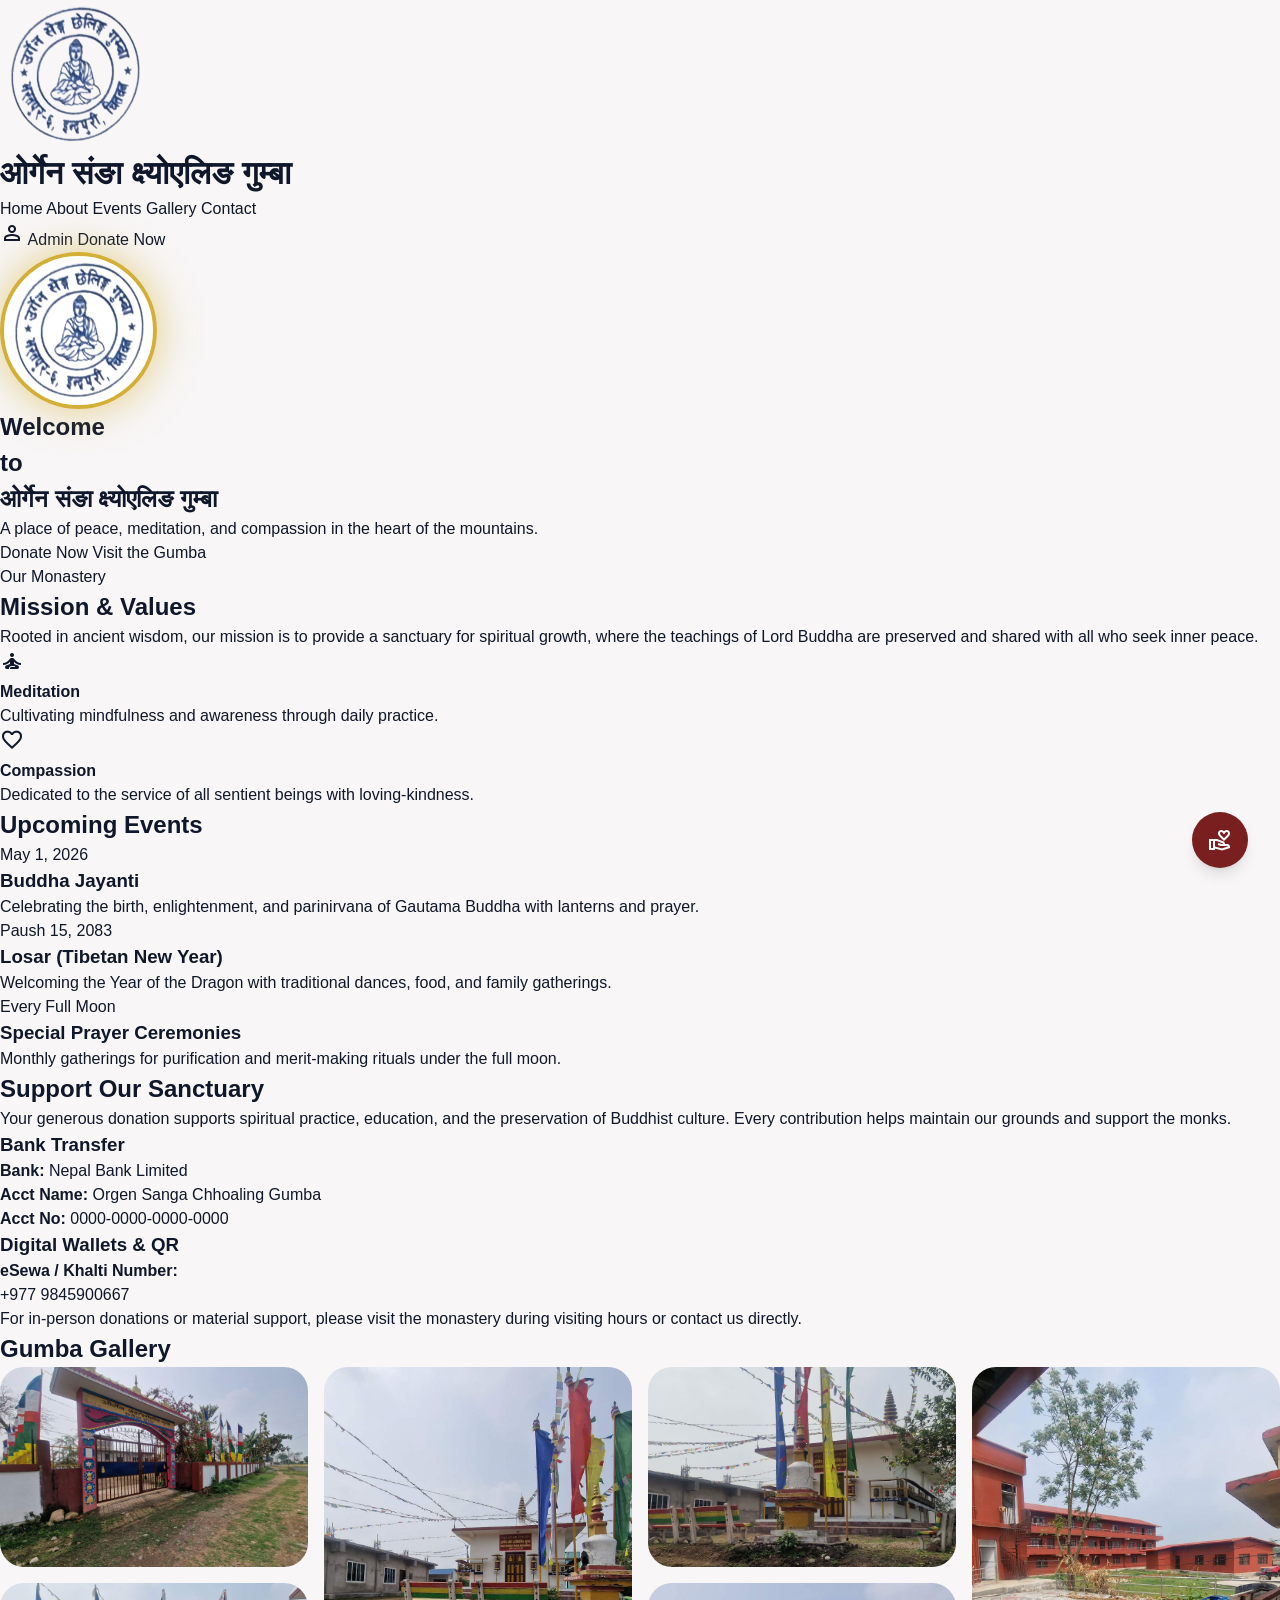
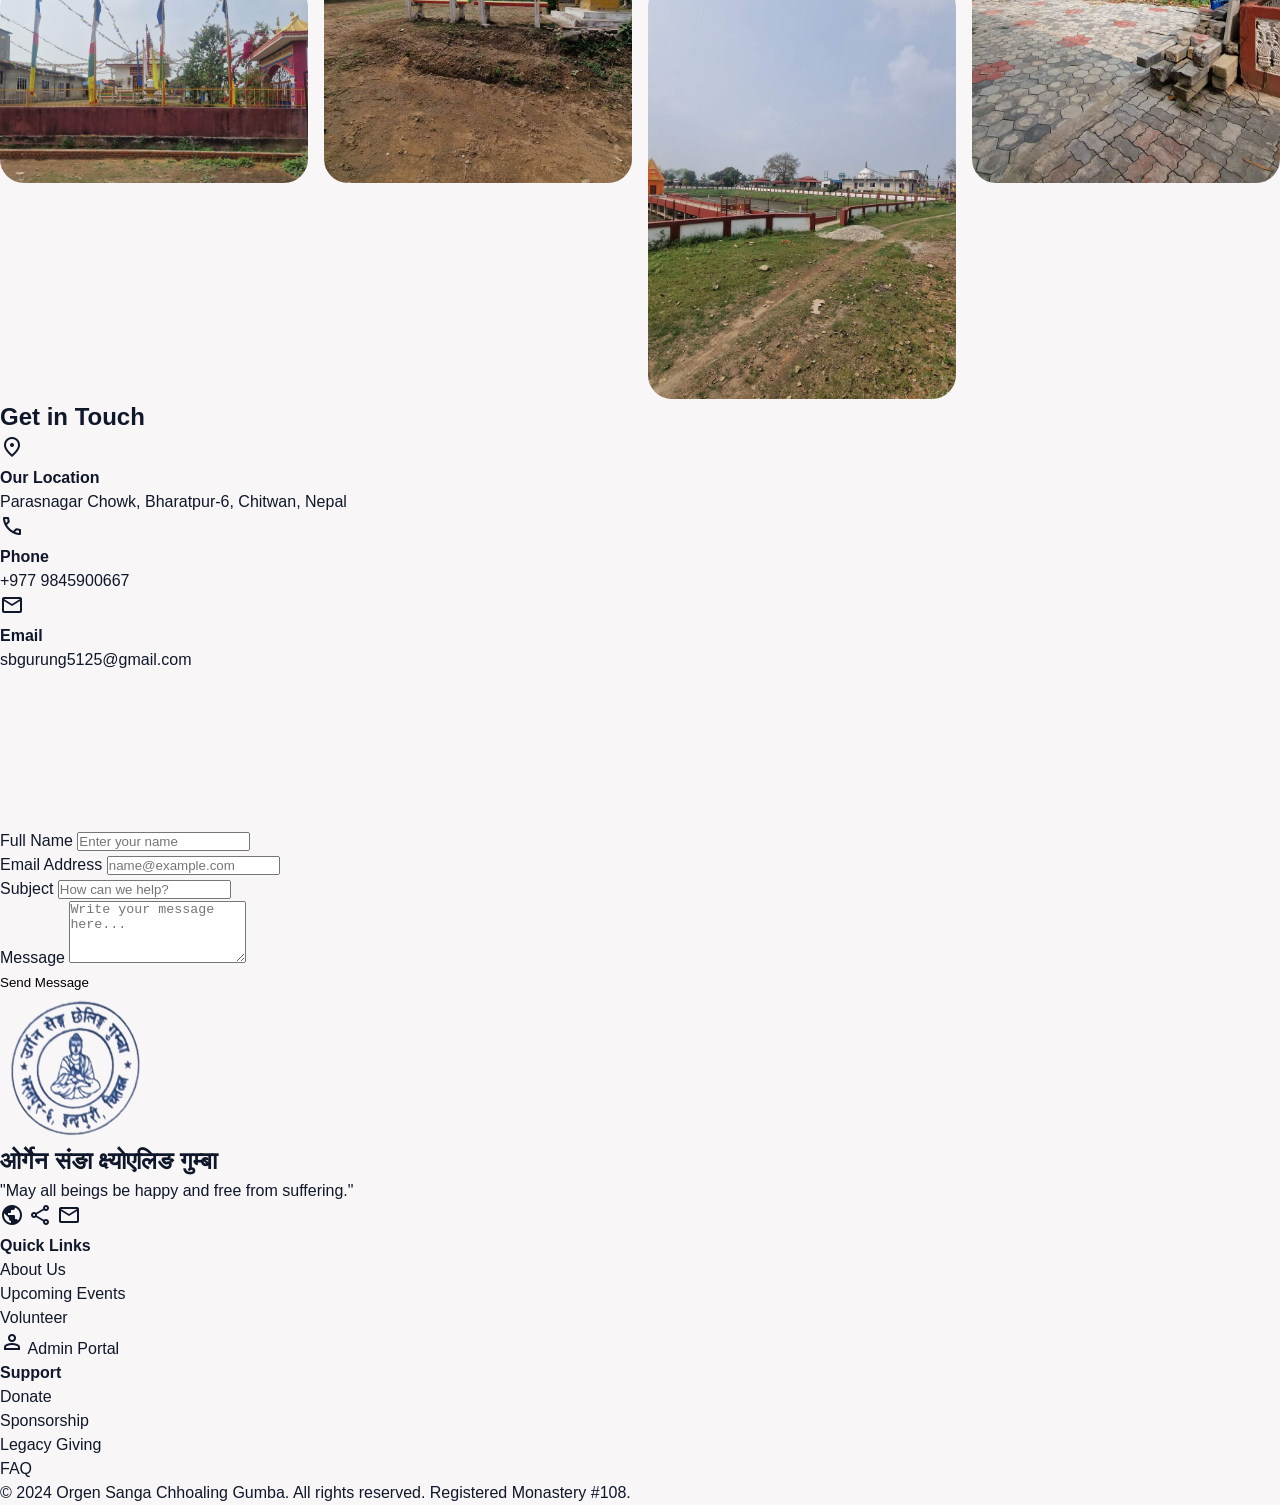
==== commit 07d28d4c: "final changes admin part" ====
--- a/index.html
+++ b/index.html
@@ -8,7 +8,34 @@
 
     <link href="https://fonts.googleapis.com/css2?family=Material+Symbols+Outlined" rel="stylesheet">
 
+    <!-- Tailwind CSS v3 CDN and Configuration -->
+    <script src="https://cdn.tailwindcss.com"></script>
+    <script>
+        tailwind.config = {
+            darkMode: 'class',
+            theme: {
+                extend: {
+                    colors: {
+                        primary: {
+                            DEFAULT: '#7a1f1f',
+                            hover: '#912525',
+                        },
+                        'accent-gold': '#d4af37',
+                        'background-light': '#f8f6f6',
+                        'background-dark': '#1f1313',
+                    },
+                    fontFamily: {
+                        display: ['Manrope', 'sans-serif'],
+                    }
+                }
+            }
+        }
+    </script>
+
     <link href="style.css" rel="stylesheet" />
+
+    <!-- Supabase CDN Client -->
+    <script src="https://cdn.jsdelivr.net/npm/@supabase/supabase-js@2"></script>
 
     <style>
         .lotus-divider {
@@ -52,77 +79,84 @@
         </a>
 
         <!-- Top Navigation -->
-        <header class="header">
-            <div class="header-container">
-                <div class="logo-wrap">
-                    <img src="images/logo.png" alt="Gumba Logo" class="logo-img" />
-                    <h1 class="text-primary font-bold">ओर्गेन संङा क्ष्योएलिङ गुम्बा</h1>
-                </div>
-                <nav class="nav-links">
-                    <a class="nav-link" href="#">Home</a>
-                    <a class="nav-link" href="#about">About</a>
-                    <a class="nav-link" href="#events">Events</a>
-                    <a class="nav-link" href="#gallery">Gallery</a>
-                    <a class="nav-link" href="#contact">Contact</a>
+        <!-- Top Navigation -->
+        <header class="fixed top-0 left-0 w-full z-50 bg-background-light/90 dark:bg-background-dark/90 backdrop-blur-md border-b border-primary/10 dark:border-primary/20 transition-all duration-300">
+            <div class="max-w-7xl mx-auto px-4 py-3 sm:px-6 flex items-center justify-between">
+                <div class="flex items-center gap-2 sm:gap-3">
+                    <img src="images/logo.png" alt="Gumba Logo" class="h-10 w-10 sm:h-12 sm:w-12 object-contain rounded-full bg-white border-2 border-accent-gold shadow-[0_0_15px_rgba(212,175,55,0.4)] transition-all duration-300 hover:scale-105 hover:rotate-6" />
+                    <h1 class="text-primary dark:text-background-light font-bold text-xs xs:text-sm sm:text-base md:text-lg lg:text-xl leading-tight max-w-[140px] xs:max-w-[200px] sm:max-w-none">ओर्गेन संङा क्ष्योएलिङ गुम्बा</h1>
+                </div>
+                <nav class="hidden md:flex items-center gap-8 text-slate-700 dark:text-slate-200">
+                    <a class="text-sm font-semibold hover:text-primary dark:hover:text-accent-gold transition-colors" href="#">Home</a>
+                    <a class="text-sm font-semibold hover:text-primary dark:hover:text-accent-gold transition-colors" href="#about">About</a>
+                    <a class="text-sm font-semibold hover:text-primary dark:hover:text-accent-gold transition-colors" href="#events">Events</a>
+                    <a class="text-sm font-semibold hover:text-primary dark:hover:text-accent-gold transition-colors" href="#gallery">Gallery</a>
+                    <a class="text-sm font-semibold hover:text-primary dark:hover:text-accent-gold transition-colors" href="#contact">Contact</a>
                 </nav>
-                <a class="btn btn-primary" href="#donate">Donate Now</a>
+                <div class="flex items-center gap-2 sm:gap-3">
+                    <a class="inline-flex items-center justify-center gap-1 rounded-full border border-primary/20 dark:border-white/10 text-slate-700 dark:text-slate-200 hover:text-primary dark:hover:text-accent-gold hover:border-primary/40 dark:hover:border-accent-gold/45 px-2.5 py-1.5 sm:px-4 sm:py-2 text-xs sm:text-sm font-semibold transition-all duration-300 whitespace-nowrap" href="admin.html" title="Admin Portal">
+                        <span class="material-symbols-outlined text-base">person</span>
+                        <span class="hidden sm:inline">Admin</span>
+                    </a>
+                    <a class="inline-flex items-center justify-center rounded-full bg-gradient-to-r from-primary to-primary-hover text-white px-4 py-2 text-xs sm:text-sm font-bold shadow-md transition-all duration-300 hover:-translate-y-0.5 hover:shadow-lg hover:shadow-primary/30 whitespace-nowrap" href="#donate">Donate Now</a>
+                </div>
             </div>
         </header>
 
         <!-- Hero Section -->
-        <section class="hero">
-            <div class="hero-bg" data-alt="Peaceful monastery at sunrise with mountains in background"
-                style="background-image: linear-gradient(rgba(0,0,0,0.4), rgba(0,0,0,0.6)), url('images/parking.jpeg');">
-            </div>
-            <div class="hero-content">
-                <div class="hero-inner">
-                    <img src="images/logo.png" alt="Gumba Logo" class="hero-logo" />
-                    <h1 class="hero-title">Welcome <br>to <br>ओर्गेन संङा क्ष्योएलिङ गुम्बा</h1>
-                    <p class="hero-desc">A place of peace, meditation, and compassion in the heart of the mountains.</p>
-                    <div class="hero-btns">
-                        <a class="btn btn-primary btn-lg" href="#donate">Donate Now</a>
-                        <a class="btn btn-outline-white btn-lg" href="#contact">Visit the Gumba</a>
+        <section class="relative min-h-screen w-full overflow-hidden flex items-center justify-center">
+            <div class="absolute inset-0 bg-cover bg-center scale-105 [animation:bg-slow-zoom_20s_infinite_alternate]"
+                style="background-image: linear-gradient(rgba(0,0,0,0.45), rgba(0,0,0,0.65)), url('images/parking.jpeg');">
+            </div>
+            <div class="relative w-full flex flex-col items-center justify-center text-center pt-24 pb-16 px-6 bg-[radial-gradient(circle_at_center,transparent_0%,rgba(0,0,0,0.6)_100%)]">
+                <div class="max-w-3xl mx-auto flex flex-col items-center">
+                    <img src="images/logo.png" alt="Gumba Logo" class="hero-logo w-24 h-24 sm:w-32 sm:h-32 md:w-40 md:h-40 rounded-full bg-white/95 p-2 sm:p-3 object-contain border-4 border-accent-gold shadow-[0_0_40px_rgba(212,175,55,0.6)] backdrop-blur-sm [animation:float_6s_ease-in-out_infinite,pulse-glow_3s_infinite] mb-6 md:mb-8" />
+                    <h1 class="text-3xl sm:text-4xl md:text-5xl lg:text-6xl font-black text-white mb-4 sm:mb-6 leading-tight drop-shadow-md">
+                        Welcome <br class="sm:hidden">to <br>ओर्गेन संङा क्ष्योएलिङ गुम्बा
+                    </h1>
+                    <p class="text-sm sm:text-base md:text-lg lg:text-xl text-white/90 font-medium mb-8 sm:mb-10 max-w-2xl">
+                        A place of peace, meditation, and compassion in the heart of the mountains.
+                    </p>
+                    <div class="flex flex-col sm:flex-row items-center gap-4 w-full sm:w-auto">
+                        <a class="w-full sm:w-auto inline-flex items-center justify-center rounded-full bg-gradient-to-r from-primary to-primary-hover text-white px-6 py-3 sm:px-8 sm:py-4 text-sm sm:text-base font-bold shadow-lg transition-all duration-300 hover:-translate-y-0.5 hover:shadow-xl hover:shadow-primary/45" href="#donate">Donate Now</a>
+                        <a class="w-full sm:w-auto inline-flex items-center justify-center rounded-full bg-white/20 hover:bg-white/30 text-white px-6 py-3 sm:px-8 sm:py-4 text-sm sm:text-base font-bold border border-white/30 backdrop-blur-md transition-all duration-300 hover:-translate-y-0.5" href="#contact">Visit the Gumba</a>
                     </div>
                 </div>
             </div>
         </section>
 
         <!-- About Section -->
-        <section class="py-24 px-6 container" id="about">
-            <div class="about-grid">
-                <div class="about-images">
-                    <div class="about-img-main clickable-img" data-alt="Buddha meditating under a tree"
+        <section class="py-16 sm:py-24 px-4 sm:px-6 max-w-7xl mx-auto" id="about">
+            <div class="grid grid-cols-1 md:grid-cols-2 gap-12 md:gap-16 items-center">
+                <div class="relative pb-6 md:pb-0 pr-6 md:pr-0">
+                    <div class="about-img-main aspect-[4/5] rounded-2xl bg-cover bg-center shadow-2xl clickable-img" data-alt="Buddha meditating under a tree"
                         style="background-image: url('images/entrance.jpeg');"
                         onclick="openLightbox('images/entrance.jpeg', 'Buddha meditating under a tree')">
                     </div>
-                    <div class="about-img-accent clickable-img" data-alt="Orgen Sanga Gumba entrance gate"
+                    <div class="about-img-accent absolute -bottom-6 -right-2 sm:-right-6 w-32 h-32 xs:w-40 xs:h-40 sm:w-48 sm:h-48 md:w-52 md:h-52 rounded-2xl border-8 border-background-light dark:border-background-dark bg-cover bg-center shadow-xl clickable-img" data-alt="Orgen Sanga Gumba entrance gate"
                         style="background-image: url('images/sideview.jpeg');"
                         onclick="openLightbox('images/sideview.jpeg', 'Orgen Sanga Gumba entrance gate')">
                     </div>
                 </div>
                 <div>
                     <div class="mb-6">
-                        <span class="about-tag">Our Monastery</span>
-                        <h2 class="about-title">Mission &amp; Values</h2>
-                    </div>
-                    <p class="about-desc mb-8">
+                        <span class="text-primary dark:text-accent-gold font-bold uppercase tracking-wider text-xs sm:text-sm">Our Monastery</span>
+                        <h2 class="text-2xl sm:text-3xl md:text-4xl font-black mt-2 text-slate-900 dark:text-white">Mission &amp; Values</h2>
+                    </div>
+                    <p class="text-sm sm:text-base md:text-lg text-slate-600 dark:text-slate-300 leading-relaxed mb-8">
                         Rooted in ancient wisdom, our mission is to provide a sanctuary for spiritual growth, where the
                         teachings of Lord Buddha are preserved and shared with all who seek inner peace.
                     </p>
-                    <div class="values-grid">
-                        <div class="value-card">
-                            <span class="material-symbols-outlined text-primary mb-4"
-                                style="font-size: 2rem;">self_improvement</span>
-                            <h4 class="font-bold mb-2" style="font-size: 1.125rem;">Meditation</h4>
-                            <p class="text-slate-500" style="font-size: 0.875rem;">Cultivating mindfulness and awareness
-                                through daily practice.</p>
-                        </div>
-                        <div class="value-card">
-                            <span class="material-symbols-outlined text-primary mb-4"
-                                style="font-size: 2rem;">favorite</span>
-                            <h4 class="font-bold mb-2" style="font-size: 1.125rem;">Compassion</h4>
-                            <p class="text-slate-500" style="font-size: 0.875rem;">Dedicated to the service of all
-                                sentient beings with loving-kindness.</p>
+                    <div class="grid grid-cols-1 sm:grid-cols-2 gap-6">
+                        <div class="p-6 rounded-2xl bg-primary/5 dark:bg-primary/10 border border-primary/10 dark:border-primary/20 flex flex-col items-start">
+                            <span class="material-symbols-outlined text-primary dark:text-accent-gold mb-4 text-3xl">self_improvement</span>
+                            <h4 class="font-bold mb-2 text-lg text-slate-900 dark:text-white">Meditation</h4>
+                            <p class="text-slate-500 dark:text-slate-400 text-xs sm:text-sm leading-relaxed">Cultivating mindfulness and awareness through daily practice.</p>
+                        </div>
+                        <div class="p-6 rounded-2xl bg-primary/5 dark:bg-primary/10 border border-primary/10 dark:border-primary/20 flex flex-col items-start">
+                            <span class="material-symbols-outlined text-primary dark:text-accent-gold mb-4 text-3xl">favorite</span>
+                            <h4 class="font-bold mb-2 text-lg text-slate-900 dark:text-white">Compassion</h4>
+                            <p class="text-slate-500 dark:text-slate-400 text-xs sm:text-sm leading-relaxed">Dedicated to the service of all sentient beings with loving-kindness.</p>
                         </div>
                     </div>
                 </div>
@@ -130,222 +164,162 @@
         </section>
 
         <!-- Events Section -->
-        <section class="py-24 px-6 container" id="events">
-            <h2 class="events-title">Upcoming Events</h2>
-            <div class="events-grid">
-                <div class="event-card">
-                    <div class="event-img" data-alt="Traditional Buddhist festival lighting"
-                        style="background-image: url('https://lh3.googleusercontent.com/aida-public/[base64]');">
-                    </div>
-                    <div class="event-content">
-                        <div class="event-date">May 1, 2026</div>
-                        <h3 class="font-bold mb-2" style="font-size: 1.25rem;">Buddha Jayanti</h3>
-                        <p class="text-slate-500" style="font-size: 0.875rem;">Celebrating the birth, enlightenment, and
-                            parinirvana of Gautama
-                            Buddha with lanterns and prayer.</p>
-                    </div>
-                </div>
-                <div class="event-card">
-                    <div class="event-img" data-alt="Tibetan New Year celebrations"
-                        style="background-image: url('https://lh3.googleusercontent.com/aida-public/[base64]');">
-                    </div>
-                    <div class="event-content">
-                        <div class="event-date">Paush 15, 2083</div>
-                        <h3 class="font-bold mb-2" style="font-size: 1.25rem;">Losar (Tibetan New Year)</h3>
-                        <p class="text-slate-500" style="font-size: 0.875rem;">Welcoming the Year of the Dragon with
-                            traditional dances, food,
-                            and family gatherings.</p>
-                    </div>
-                </div>
-                <div class="event-card">
-                    <div class="event-img" data-alt="Prayer ceremony at a Buddhist temple"
-                        style="background-image: url('https://lh3.googleusercontent.com/aida-public/[base64]');">
-                    </div>
-                    <div class="event-content">
-                        <div class="event-date">Every Full Moon</div>
-                        <h3 class="font-bold mb-2" style="font-size: 1.25rem;">Special Prayer Ceremonies</h3>
-                        <p class="text-slate-500" style="font-size: 0.875rem;">Monthly gatherings for purification and
-                            merit-making rituals under
-                            the full moon.</p>
-                    </div>
-                </div>
+        <section class="py-16 sm:py-24 px-4 sm:px-6 max-w-7xl mx-auto" id="events">
+            <h2 class="text-2xl sm:text-3xl md:text-4xl font-black text-center text-primary dark:text-accent-gold relative pb-4 mb-12 after:content-[''] after:absolute after:bottom-0 after:left-1/2 after:-translate-x-1/2 after:w-16 after:h-1 after:bg-accent-gold after:rounded">Upcoming Events</h2>
+            <div class="grid grid-cols-1 md:grid-cols-3 gap-8" id="events-grid">
+                <!-- Upcoming Events will be loaded dynamically -->
             </div>
         </section>
 
         <!-- Donation Section -->
-        <section class="donate-section" id="donate">
-            <div class="donate-container">
-                <h2 class="donate-title">Support Our Sanctuary</h2>
-                <p class="donate-desc">
+        <section class="bg-primary text-white py-16 sm:py-24 px-4 sm:px-6" id="donate">
+            <div class="max-w-3xl mx-auto text-center">
+                <h2 class="text-2xl sm:text-3xl md:text-4xl font-black mb-6">Support Our Sanctuary</h2>
+                <p class="text-base sm:text-lg md:text-xl text-white/80 mb-10 leading-relaxed">
                     Your generous donation supports spiritual practice, education, and the preservation of Buddhist
                     culture.
                     Every contribution helps maintain our grounds and support the monks.
                 </p>
 
-                <div class="donate-box">
-                    <div class="donate-grid">
-                        <div>
-                            <h3 class="donate-subtitle">Bank Transfer</h3>
-                            <p class="donate-text"><strong>Bank:</strong> Nepal Bank Limited</p>
-                            <p class="donate-text"><strong>Acct Name:</strong> Orgen Sanga Chhoaling Gumba</p>
-                            <p class="donate-text"><strong>Acct No:</strong> 0000-0000-0000-0000</p>
-                        </div>
-                        <div>
-                            <h3 class="donate-subtitle">Digital Wallets</h3>
-                            <p class="donate-text"><strong>eSewa / Khalti:</strong></p>
-                            <p class="donate-number">+977 9845900667</p>
-                        </div>
-                    </div>
-                </div>
-
-                <p class="donate-footer">
+                <div class="bg-white/10 rounded-3xl p-6 sm:p-10 border border-white/20 backdrop-blur-sm">
+                    <div class="grid grid-cols-1 md:grid-cols-2 gap-8 text-left" id="donation-details">
+                        <!-- Donation details will be loaded dynamically -->
+                    </div>
+                </div>
+
+                <p class="mt-8 text-xs sm:text-sm text-white/60">
                     For in-person donations or material support, please visit the monastery during visiting hours or
                     contact
                     us directly.
                 </p>
             </div>
         </section>
+
         <!-- Gallery Section -->
-        <section class="py-24 px-6 container" id="gallery">
-            <h2 class="gallery-title">Gumba Gallery</h2>
-            <div class="masonry-grid">
-                <div class="masonry-item clickable-img" data-alt="Gumba Entry gate"
-                    style="background-image: url('images/entrance.jpeg');" onclick="openLightbox('images/entrance.jpeg')">
-                </div>
-                <div class="masonry-item clickable-img" data-alt="Gumba building area"
-                    style="background-image: url('images/frontundergoing.jpeg');" onclick="openLightbox('images/frontundergoing.jpeg')">
-                </div>
-                <div class="masonry-item clickable-img" data-alt="Prayer wheels"
-                    style="background-image: url('images/backside.jpeg');" onclick="openLightbox('images/backside.jpeg')">
-                </div>
-                <div class="masonry-item clickable-img" data-alt="Gumba general view"
-                    style="background-image: url('images/one.jpeg');" onclick="openLightbox('images/one.jpeg')">
-                </div>
-                <div class="masonry-item clickable-img" data-alt="Prayer flags and grounds"
-                    style="background-image: url('images/parking.jpeg');" onclick="openLightbox('images/parking.jpeg')">
-                </div>
-                <div class="masonry-item clickable-img" data-alt="Beautiful pond"
-                    style="background-image: url('images/pokhari.jpeg');" onclick="openLightbox('images/pokhari.jpeg')">
-                </div>
+        <section class="py-16 sm:py-24 px-4 sm:px-6 max-w-7xl mx-auto" id="gallery">
+            <h2 class="text-2xl sm:text-3xl md:text-4xl font-black text-slate-900 dark:text-white text-center mb-12">Gumba Gallery</h2>
+            <div class="masonry-grid" id="gallery-grid">
+                <!-- Gallery photos will be loaded dynamically -->
             </div>
         </section>
 
         <!-- Contact Section -->
-        <section class="contact-section" id="contact">
-            <div class="container contact-grid">
+        <section class="bg-primary/[0.02] dark:bg-primary/[0.04] py-16 sm:py-24 px-4 sm:px-6" id="contact">
+            <div class="max-w-7xl mx-auto grid grid-cols-1 lg:grid-cols-2 gap-12 lg:gap-16">
                 <div>
-                    <h2 class="contact-title">Get in Touch</h2>
-                    <div class="contact-info">
-                        <div class="contact-item">
-                            <div class="contact-icon">
-                                <span class="material-symbols-outlined">location_on</span>
+                    <h2 class="text-2xl sm:text-3xl md:text-4xl font-black mb-8 text-slate-900 dark:text-white">Get in Touch</h2>
+                    <div class="flex flex-col gap-6 mb-8">
+                        <div class="flex items-start gap-4">
+                            <div class="flex-shrink-0 flex h-12 w-12 items-center justify-center rounded-2xl bg-primary/10 dark:bg-primary/20 text-primary dark:text-accent-gold">
+                                <span class="material-symbols-outlined text-2xl">location_on</span>
                             </div>
                             <div>
-                                <h4 class="font-bold">Our Location</h4>
-                                <p class="text-slate-500">Parasnagar Chowk, Bharatpur-6, Chitwan, Nepal</p>
-                            </div>
-                        </div>
-                        <div class="contact-item">
-                            <div class="contact-icon">
-                                <span class="material-symbols-outlined">call</span>
+                                <h4 class="font-bold text-slate-900 dark:text-white text-base">Our Location</h4>
+                                <p id="contact-location-display" class="text-slate-500 dark:text-slate-450 text-sm leading-relaxed">Parasnagar Chowk, Bharatpur-6, Chitwan, Nepal</p>
+                            </div>
+                        </div>
+                        <div class="flex items-start gap-4">
+                            <div class="flex-shrink-0 flex h-12 w-12 items-center justify-center rounded-2xl bg-primary/10 dark:bg-primary/20 text-primary dark:text-accent-gold">
+                                <span class="material-symbols-outlined text-2xl">call</span>
                             </div>
                             <div>
-                                <h4 class="font-bold">Phone</h4>
-                                <p class="text-slate-500">+977 9845900667</p>
-                            </div>
-                        </div>
-                        <div class="contact-item">
-                            <div class="contact-icon">
-                                <span class="material-symbols-outlined">mail</span>
+                                <h4 class="font-bold text-slate-900 dark:text-white text-base">Phone</h4>
+                                <p id="contact-phone-display" class="text-slate-500 dark:text-slate-450 text-sm leading-relaxed">+977 9845900667</p>
+                            </div>
+                        </div>
+                        <div class="flex items-start gap-4">
+                            <div class="flex-shrink-0 flex h-12 w-12 items-center justify-center rounded-2xl bg-primary/10 dark:bg-primary/20 text-primary dark:text-accent-gold">
+                                <span class="material-symbols-outlined text-2xl">mail</span>
                             </div>
                             <div>
-                                <h4 class="font-bold">Email</h4>
-                                <p class="text-slate-500">sbgurung5125@gmail.com</p>
-                            </div>
-                        </div>
-                    </div>
-                    <div class="map-container">
-                        <iframe
+                                <h4 class="font-bold text-slate-900 dark:text-white text-base">Email</h4>
+                                <p id="contact-email-display" class="text-slate-500 dark:text-slate-450 text-sm leading-relaxed">sbgurung5125@gmail.com</p>
+                            </div>
+                        </div>
+                    </div>
+                    <div class="h-64 sm:h-80 w-full rounded-2xl overflow-hidden border border-slate-200 dark:border-slate-800 shadow-md">
+                        <iframe id="contact-map-iframe"
                             src="https://www.google.com/maps/embed?pb=!1m18!1m12!1m3!1d3534.785111703193!2d84.38870567513317!3d27.631171228847688!2m3!1f0!2f0!3f0!3m2!1i1024!2i768!4f13.1!3m3!1m2!1s0x3994fa7c0be13979%3A0x50c557b9a20a5cd1!2sIndrapuri%20Gumba!5e0!3m2!1sen!2snp!4v1773475482144!5m2!1sen!2snp"
                             width="100%" height="100%" style="border:0;" allowfullscreen="" loading="lazy"
                             referrerpolicy="no-referrer-when-downgrade"></iframe>
                     </div>
                 </div>
-                <div class="contact-form">
-                    <form action="mailto:sbgurung5125@gmail.com" method="post" enctype="text/plain">
-                        <div class="form-grid">
-                            <div class="form-group">
-                                <label class="form-label">Full Name</label>
-                                <input name="name" class="form-input" placeholder="Enter your name" type="text"
+                <div class="bg-white dark:bg-background-dark/50 p-6 sm:p-10 rounded-2xl border border-primary/5 dark:border-primary/10 shadow-xl self-start">
+                    <form id="contact-form-action" action="mailto:sbgurung5125@gmail.com" method="post" enctype="text/plain" class="flex flex-col gap-6">
+                        <div class="grid grid-cols-1 sm:grid-cols-2 gap-6">
+                            <div class="flex flex-col">
+                                <label class="text-xs sm:text-sm font-bold mb-2 text-slate-700 dark:text-slate-300">Full Name</label>
+                                <input name="name" class="w-full rounded-xl border border-slate-200 dark:border-slate-800 bg-slate-50 dark:bg-background-dark/20 text-slate-900 dark:text-white p-3 text-sm focus:border-primary focus:ring-2 focus:ring-primary/20 transition-all outline-none" placeholder="Enter your name" type="text"
                                     required />
                             </div>
-                            <div class="form-group">
-                                <label class="form-label">Email Address</label>
-                                <input name="email" class="form-input" placeholder="name@example.com" type="email"
+                            <div class="flex flex-col">
+                                <label class="text-xs sm:text-sm font-bold mb-2 text-slate-700 dark:text-slate-300">Email Address</label>
+                                <input name="email" class="w-full rounded-xl border border-slate-200 dark:border-slate-800 bg-slate-50 dark:bg-background-dark/20 text-slate-900 dark:text-white p-3 text-sm focus:border-primary focus:ring-2 focus:ring-primary/20 transition-all outline-none" placeholder="name@example.com" type="email"
                                     required />
                             </div>
                         </div>
-                        <div class="form-group">
-                            <label class="form-label">Subject</label>
-                            <input name="subject" class="form-input" placeholder="How can we help?" type="text" />
-                        </div>
-                        <div class="form-group">
-                            <label class="form-label">Message</label>
-                            <textarea name="message" class="form-input" placeholder="Write your message here..."
+                        <div class="flex flex-col">
+                            <label class="text-xs sm:text-sm font-bold mb-2 text-slate-700 dark:text-slate-300">Subject</label>
+                            <input name="subject" class="w-full rounded-xl border border-slate-200 dark:border-slate-800 bg-slate-50 dark:bg-background-dark/20 text-slate-900 dark:text-white p-3 text-sm focus:border-primary focus:ring-2 focus:ring-primary/20 transition-all outline-none" placeholder="How can we help?" type="text" />
+                        </div>
+                        <div class="flex flex-col">
+                            <label class="text-xs sm:text-sm font-bold mb-2 text-slate-700 dark:text-slate-300">Message</label>
+                            <textarea name="message" class="w-full rounded-xl border border-slate-200 dark:border-slate-800 bg-slate-50 dark:bg-background-dark/20 text-slate-900 dark:text-white p-3 text-sm focus:border-primary focus:ring-2 focus:ring-primary/20 transition-all outline-none" placeholder="Write your message here..."
                                 rows="4" required></textarea>
                         </div>
-                        <button class="btn btn-submit" type="submit">Send Message</button>
+                        <button class="w-full inline-flex items-center justify-center rounded-xl bg-gradient-to-r from-primary to-primary-hover text-white p-4 text-sm sm:text-base font-bold shadow-md transition-all duration-300 hover:-translate-y-0.5 hover:shadow-lg hover:shadow-primary/30" type="submit">Send Message</button>
                     </form>
                 </div>
             </div>
         </section>
 
         <!-- Footer -->
-        <footer class="footer">
-            <div class="container footer-grid">
-                <div class="footer-col-main" style="grid-column: span 2;">
-                    <div class="footer-brand">
-                        <div class="footer-logo">
-                            <img src="images/logo.png" alt="Gumba Logo" />
-                        </div>
-                        <h2 class="footer-title">ओर्गेन संङा क्ष्योएलिङ गुम्बा</h2>
-                    </div>
-                    <p class="footer-quote">
+        <footer class="bg-gradient-to-b from-[#190d0d] to-black text-slate-100 py-16 px-4 sm:px-6 border-t-4 border-accent-gold">
+            <div class="max-w-7xl mx-auto grid grid-cols-1 md:grid-cols-4 gap-12 pb-12 border-b border-white/5">
+                <div class="md:col-span-2">
+                    <div class="flex items-center gap-3 mb-6">
+                        <div class="flex h-10 w-10 sm:h-12 sm:w-12 items-center justify-center rounded-full bg-white border-2 border-accent-gold shadow-md">
+                            <img src="images/logo.png" alt="Gumba Logo" class="h-10 w-10 sm:h-12 sm:w-12 object-contain rounded-full bg-white" />
+                        </div>
+                        <h2 class="text-xl sm:text-2xl font-black text-white">ओर्गेन संङा क्ष्योएलिङ गुम्बा</h2>
+                    </div>
+                    <p class="text-slate-400 text-xs sm:text-sm max-w-sm mb-6 italic leading-relaxed">
                         "May all beings be happy and free from suffering."
                     </p>
-                    <div class="social-links">
-                        <a class="social-icon" href="https://www.facebook.com/share/18GKXH2QJL/?mibextid=wwXIfr"
+                    <div class="flex gap-4">
+                        <a class="flex h-10 w-10 items-center justify-center rounded-full bg-white/5 text-slate-350 transition-all duration-300 hover:bg-primary hover:text-white" href="https://www.facebook.com/share/18GKXH2QJL/?mibextid=wwXIfr"
                             target="_blank">
-                            <span class="material-symbols-outlined">public</span>
+                            <span class="material-symbols-outlined text-lg">public</span>
                         </a>
-                        <a class="social-icon" style="cursor: pointer;"
+                        <a class="flex h-10 w-10 items-center justify-center rounded-full bg-white/5 text-slate-350 transition-all duration-300 hover:bg-primary hover:text-white cursor-pointer"
                             onclick="if(navigator.share) { navigator.share({title: 'Orgen Sanga Chhoaling Gumba', url: window.location.href}).catch(console.error); } else { alert('Web Share API is not supported in your browser.'); }">
-                            <span class="material-symbols-outlined">share</span>
+                            <span class="material-symbols-outlined text-lg">share</span>
                         </a>
-                        <a class="social-icon" href="#contact">
-                            <span class="material-symbols-outlined">mail</span>
+                        <a class="flex h-10 w-10 items-center justify-center rounded-full bg-white/5 text-slate-350 transition-all duration-300 hover:bg-primary hover:text-white" href="#contact">
+                            <span class="material-symbols-outlined text-lg">mail</span>
                         </a>
                     </div>
                 </div>
                 <div>
-                    <h4 class="footer-nav-title">Quick Links</h4>
-                    <ul class="footer-nav-list">
-                        <li><a href="#about">About Us</a></li>
-                        <li><a href="#events">Upcoming Events</a></li>
-                        <li><a href="#contact">Volunteer</a></li>
+                    <h4 class="font-bold text-sm sm:text-base mb-6 text-primary dark:text-accent-gold">Quick Links</h4>
+                    <ul class="flex flex-col gap-3 text-slate-450 text-xs sm:text-sm">
+                        <li><a class="hover:text-white transition-colors" href="#about">About Us</a></li>
+                        <li><a class="hover:text-white transition-colors" href="#events">Upcoming Events</a></li>
+                        <li><a class="hover:text-white transition-colors" href="#contact">Volunteer</a></li>
+                        <li><a class="hover:text-white transition-colors flex items-center gap-1" href="admin.html"><span class="material-symbols-outlined text-xs">person</span> Admin Portal</a></li>
                     </ul>
                 </div>
                 <div>
-                    <h4 class="footer-nav-title">Support</h4>
-                    <ul class="footer-nav-list">
-                        <li><a href="#donate">Donate</a></li>
-                        <li><a href="#donate">Sponsorship</a></li>
-                        <li><a href="#donate">Legacy Giving</a></li>
-                        <li><a href="#contact">FAQ</a></li>
+                    <h4 class="font-bold text-sm sm:text-base mb-6 text-primary dark:text-accent-gold">Support</h4>
+                    <ul class="flex flex-col gap-3 text-slate-450 text-xs sm:text-sm">
+                        <li><a class="hover:text-white transition-colors" href="#donate">Donate</a></li>
+                        <li><a class="hover:text-white transition-colors" href="#donate">Sponsorship</a></li>
+                        <li><a class="hover:text-white transition-colors" href="#donate">Legacy Giving</a></li>
+                        <li><a class="hover:text-white transition-colors" href="#contact">FAQ</a></li>
                     </ul>
                 </div>
             </div>
-            <div class="container footer-bottom">
+            <div class="max-w-7xl mx-auto pt-8 text-center text-xs sm:text-sm text-slate-500">
                 <p>© 2024 Orgen Sanga Chhoaling Gumba. All rights reserved. Registered Monastery #108.</p>
             </div>
         </footer>
@@ -357,6 +331,195 @@
         </div>
 
         <script>
+            // === GUMBA_DATA_START ===
+            const defaultData = {
+                contact: {
+                    location: "Parasnagar Chowk, Bharatpur-6, Chitwan, Nepal",
+                    phone: "+977 9845900667",
+                    email: "sbgurung5125@gmail.com",
+                    mapUrl: "https://www.google.com/maps/embed?pb=!1m18!1m12!1m3!1d3534.785111703193!2d84.38870567513317!3d27.631171228847688!2m3!1f0!2f0!3f0!3m2!1i1024!2i768!4f13.1!3m3!1m2!1s0x3994fa7c0be13979%3A0x50c557b9a20a5cd1!2sIndrapuri%20Gumba!5e0!3m2!1sen!2snp!4v1773475482144!5m2!1sen!2snp"
+                },
+                donation: {
+                    bankName: "Nepal Bank Limited",
+                    accountName: "Orgen Sanga Chhoaling Gumba",
+                    accountNo: "0000-0000-0000-0000",
+                    walletNo: "+977 9845900667"
+                },
+                events: [
+                    {
+                        id: "event-1",
+                        date: "May 1, 2026",
+                        title: "Buddha Jayanti",
+                        description: "Celebrating the birth, enlightenment, and parinirvana of Gautama Buddha with lanterns and prayer.",
+                        image: "https://lh3.googleusercontent.com/aida-public/[base64]"
+                    },
+                    {
+                        id: "event-2",
+                        date: "Paush 15, 2083",
+                        title: "Losar (Tibetan New Year)",
+                        description: "Welcoming the Year of the Dragon with traditional dances, food, and family gatherings.",
+                        image: "https://lh3.googleusercontent.com/aida-public/[base64]"
+                    },
+                    {
+                        id: "event-3",
+                        date: "Every Full Moon",
+                        title: "Special Prayer Ceremonies",
+                        description: "Monthly gatherings for purification and merit-making rituals under the full moon.",
+                        image: "https://lh3.googleusercontent.com/aida-public/[base64]"
+                    }
+                ],
+                gallery: [
+                    { id: "gal-1", alt: "Gumba Entry gate", image: "images/entrance.jpeg" },
+                    { id: "gal-2", alt: "Gumba building area", image: "images/frontundergoing.jpeg" },
+                    { id: "gal-3", alt: "Prayer wheels", image: "images/backside.jpeg" },
+                    { id: "gal-4", alt: "Gumba general view", image: "images/one.jpeg" },
+                    { id: "gal-5", alt: "Prayer flags and grounds", image: "images/parking.jpeg" },
+                    { id: "gal-6", alt: "Beautiful pond", image: "images/pokhari.jpeg" }
+                ]
+            };
+            // === GUMBA_DATA_END ===
+
+            // === SUPABASE_CONFIG_START ===
+            const SUPABASE_CONFIG = {
+                url: "https://zzvipadduhwjxtkyjyws.supabase.co",
+                key: "sb_publishable_NFRenyscLx5IsCGvjHSpQg_wjAsOs4W"
+            };
+            // === SUPABASE_CONFIG_END ===
+
+            let supabaseClient = null;
+            if (SUPABASE_CONFIG.url && SUPABASE_CONFIG.key) {
+                try {
+                    supabaseClient = supabase.createClient(SUPABASE_CONFIG.url, SUPABASE_CONFIG.key);
+                } catch (e) {
+                    console.error("Failed to initialize Supabase client:", e);
+                }
+            }
+
+            // Load from Supabase (async) or localStorage fallback
+            async function loadDataAndRender() {
+                let data = defaultData;
+
+                if (supabaseClient) {
+                    try {
+                        const { data: dbData, error } = await supabaseClient
+                            .from('gumba_data')
+                            .select('content')
+                            .eq('id', 'main')
+                            .single();
+                        
+                        if (error) {
+                            console.warn("Supabase fetch error, falling back to local memory:", error);
+                            data = getLocalStorageFallback();
+                        } else if (dbData && dbData.content) {
+                            data = dbData.content;
+                        }
+                    } catch (e) {
+                        console.error("Failed to fetch from Supabase, falling back to local:", e);
+                        data = getLocalStorageFallback();
+                    }
+                } else {
+                    data = getLocalStorageFallback();
+                }
+
+                renderEvents(data.events);
+                renderGallery(data.gallery);
+                renderDonation(data.donation);
+                renderContact(data.contact);
+            }
+
+            // Helper to get local data fallback
+            function getLocalStorageFallback() {
+                const stored = localStorage.getItem('gumba_website_data');
+                if (stored) {
+                    try {
+                        return JSON.parse(stored);
+                    } catch (e) {
+                        console.error("Error parsing stored data:", e);
+                    }
+                }
+                localStorage.setItem('gumba_website_data', JSON.stringify(defaultData));
+                return defaultData;
+            }
+
+            // Render Contact Data
+            function renderContact(contactData) {
+                if (!contactData) return;
+                document.getElementById('contact-location-display').textContent = contactData.location || '';
+                document.getElementById('contact-phone-display').textContent = contactData.phone || '';
+                document.getElementById('contact-email-display').textContent = contactData.email || '';
+                
+                if (contactData.mapUrl) {
+                    document.getElementById('contact-map-iframe').src = contactData.mapUrl;
+                }
+                
+                if (contactData.email) {
+                    document.getElementById('contact-form-action').action = `mailto:${contactData.email}`;
+                }
+            }
+
+            function renderEvents(events) {
+                const container = document.getElementById('events-grid');
+                if (!container) return;
+                if (events.length === 0) {
+                    container.innerHTML = `<p class="col-span-full text-center text-slate-500 py-8">No upcoming events scheduled at this time.</p>`;
+                    return;
+                }
+                container.innerHTML = events.map(event => `
+                    <div class="overflow-hidden rounded-2xl border border-primary/10 dark:border-primary/20 bg-white dark:bg-background-dark/40 shadow-md transition-all duration-300 hover:border-primary/30 hover:shadow-xl group">
+                        <div class="h-56 bg-cover bg-center transition-transform duration-500 group-hover:scale-105" data-alt="${event.title}"
+                            style="background-image: url('${event.image}');">
+                        </div>
+                        <div class="p-6">
+                            <div class="text-xs font-bold text-primary dark:text-accent-gold uppercase tracking-wider mb-2">${event.date}</div>
+                            <h3 class="font-bold text-lg text-slate-900 dark:text-white mb-2">${event.title}</h3>
+                            <p class="text-slate-500 dark:text-slate-400 text-xs sm:text-sm leading-relaxed">${event.description}</p>
+                        </div>
+                    </div>
+                `).join('');
+            }
+
+            function renderGallery(gallery) {
+                const container = document.getElementById('gallery-grid');
+                if (!container) return;
+                if (gallery.length === 0) {
+                    container.innerHTML = `<p class="col-span-full text-center text-slate-500 py-8">No photos in the gallery yet.</p>`;
+                    return;
+                }
+                container.innerHTML = gallery.map(item => `
+                    <div class="masonry-item clickable-img" data-alt="${item.alt}"
+                        style="background-image: url('${item.image}');" onclick="openLightbox('${item.image}')">
+                    </div>
+                `).join('');
+            }
+
+            function renderDonation(donation) {
+                const container = document.getElementById('donation-details');
+                if (!container) return;
+                
+                const qrHtml = donation.qrCode ? `
+                    <div class="mt-6">
+                        <p class="text-white/80 mb-2 text-sm font-semibold">Scan to Donate:</p>
+                        <img src="${donation.qrCode}" alt="Donation QR Code" class="w-32 h-32 object-contain bg-white p-2 rounded-xl shadow-lg border-2 border-white/20 hover:scale-105 transition-transform cursor-pointer" onclick="openLightbox(this.src)" />
+                    </div>
+                ` : '';
+
+                container.innerHTML = `
+                    <div>
+                        <h3 class="text-xl sm:text-2xl font-bold mb-4 text-white">Bank Transfer</h3>
+                        <p class="text-white/80 mb-2"><strong>Bank:</strong> ${donation.bankName}</p>
+                        <p class="text-white/80 mb-2"><strong>Acct Name:</strong> ${donation.accountName}</p>
+                        <p class="text-white/80 mb-2"><strong>Acct No:</strong> ${donation.accountNo}</p>
+                    </div>
+                    <div>
+                        <h3 class="text-xl sm:text-2xl font-bold mb-4 text-white">Digital Wallets & QR</h3>
+                        <p class="text-white/80 mb-2"><strong>eSewa / Khalti Number:</strong></p>
+                        <p class="text-xl sm:text-2xl font-black tracking-wide text-white mt-2">${donation.walletNo}</p>
+                        ${qrHtml}
+                    </div>
+                `;
+            }
+
+            // Lightbox functions
             function openLightbox(src) {
                 const lightbox = document.getElementById('lightbox');
                 const img = document.getElementById('lightbox-img');
@@ -374,8 +537,6 @@
 
             function toggleZoom(e) {
                 e.target.classList.toggle('zoomed');
-                // If zooming in, we might want to center the click point
-                // For a simple version, we just toggle the class.
             }
 
             // Close on escape key
@@ -383,7 +544,10 @@
                 if (e.key === 'Escape') closeLightbox();
             });
 
-           
+            // Initial render
+            document.addEventListener('DOMContentLoaded', () => {
+                loadDataAndRender();
+            });
         </script>
     </body>
 
--- a/style.css
+++ b/style.css
@@ -28,10 +28,6 @@
 
   --shadow-glow: 0 0 20px rgba(212, 175, 55, 0.4);
   --shadow-glow-strong: 0 0 40px rgba(212, 175, 55, 0.6);
-
-  --max-w-7xl: 80rem;
-  --max-w-5xl: 64rem;
-  --max-w-3xl: 48rem;
 }
 
 /* RESET & BASE */
@@ -55,10 +51,6 @@
   -webkit-font-smoothing: antialiased;
 }
 
-::selection {
-  background-color: rgba(122, 31, 31, 0.3);
-}
-
 a {
   text-decoration: none;
   color: inherit;
@@ -71,30 +63,22 @@
   display: block;
 }
 
-button,
-input,
-textarea,
-select {
+button {
+  cursor: pointer;
   font-family: inherit;
   border: none;
   background: none;
   outline: none;
 }
 
-button {
-  cursor: pointer;
-}
-
 /* ANIMATIONS */
 @keyframes float {
   0% {
     transform: translateY(0px);
   }
-
   50% {
     transform: translateY(-10px);
   }
-
   100% {
     transform: translateY(0px);
   }
@@ -104,184 +88,31 @@
   0% {
     box-shadow: 0 0 0 0 rgba(212, 175, 55, 0.4);
   }
-
   70% {
     box-shadow: 0 0 0 20px rgba(212, 175, 55, 0);
   }
-
   100% {
     box-shadow: 0 0 0 0 rgba(212, 175, 55, 0);
   }
 }
 
-/* UTILITIES */
-.container {
-  max-width: var(--max-w-7xl);
-  margin-left: auto;
-  margin-right: auto;
-  padding-left: 1.5rem;
-  padding-right: 1.5rem;
-}
-
-.container-sm {
-  max-width: var(--max-w-5xl);
-  margin-left: auto;
-  margin-right: auto;
-  padding-left: 1.5rem;
-  padding-right: 1.5rem;
-}
-
-.text-center {
-  text-align: center;
-}
-
-.text-primary {
-  color: var(--primary);
-}
-
-.text-white {
-  color: var(--white);
-}
-
-.text-slate-500 {
-  color: var(--slate-500);
-}
-
-.font-bold {
-  font-weight: 700;
-}
-
-.font-black {
-  font-weight: 900;
-}
-
-.mb-2 {
-  margin-bottom: 0.5rem;
-}
-
-.mb-4 {
-  margin-bottom: 1rem;
-}
-
-.mb-6 {
-  margin-bottom: 1.5rem;
-}
-
-.mb-8 {
-  margin-bottom: 2rem;
-}
-
-.mb-10 {
-  margin-bottom: 2.5rem;
-}
-
-.mb-12 {
-  margin-bottom: 3rem;
-}
-
-.mt-2 {
-  margin-top: 0.5rem;
-}
-
-.py-24 {
-  padding-top: 6rem;
-  padding-bottom: 6rem;
-}
-
-.px-6 {
-  padding-left: 1.5rem;
-  padding-right: 1.5rem;
-}
-
-.flex {
-  display: flex;
-}
-
-.grid {
-  display: grid;
-}
-
-.items-center {
-  align-items: center;
-}
-
-.justify-center {
-  justify-content: center;
-}
-
-.justify-between {
-  justify-content: space-between;
-}
-
-.gap-3 {
-  gap: 0.75rem;
-}
-
-.gap-4 {
-  gap: 1rem;
-}
-
-.gap-6 {
-  gap: 1.5rem;
-}
-
-.gap-8 {
-  gap: 2rem;
-}
-
-.gap-12 {
-  gap: 3rem;
-}
-
-.gap-16 {
-  gap: 4rem;
-}
-
-/* COMPONENTS */
-.btn {
-  display: inline-flex;
-  align-items: center;
-  justify-content: center;
-  border-radius: var(--radius-xl);
-  padding: 0.625rem 1.25rem;
-  font-weight: 700;
-  transition: all 0.3s ease;
-}
-
-.btn-primary {
-  background: linear-gradient(135deg, var(--primary), var(--primary-hover));
-  color: var(--white);
-  box-shadow: var(--shadow-md);
-  border: 1px solid rgba(255, 255, 255, 0.1);
-}
-
-.btn-primary:hover {
-  transform: translateY(-2px);
-  box-shadow: var(--shadow-lg), 0 5px 15px rgba(122, 31, 31, 0.4);
-}
-
-.btn-lg {
-  padding: 1rem 2rem;
-  font-size: 1.125rem;
-}
-
-.btn-outline-white {
-  background-color: rgba(255, 255, 255, 0.2);
-  color: var(--white);
-  border: 1px solid rgba(255, 255, 255, 0.3);
-  backdrop-filter: blur(12px);
-}
-
-.btn-outline-white:hover {
-  background-color: rgba(255, 255, 255, 0.3);
-}
+@keyframes bg-slow-zoom {
+  0% {
+    transform: scale(1);
+  }
+  100% {
+    transform: scale(1.05);
+  }
+}
+
+/* CUSTOM COMPONENTS & INTERACTIVE STYLES */
 
 /* FLOATING DONATE */
 .floating-donate {
   position: fixed;
   bottom: 2rem;
   right: 2rem;
-  z-index: 50;
+  z-index: 60;
   display: flex;
   height: 3.5rem;
   width: 3.5rem;
@@ -298,346 +129,16 @@
   transform: scale(1.1);
 }
 
-/* HEADER */
-.header {
-  position: fixed;
-  padding-top: 10px;
-  top: 0;
-  z-index: 40;
-  width: 100%;
-  border-bottom: 1px solid rgba(122, 31, 31, 0.1);
-  background-color: rgba(248, 246, 246, 0.8);
-  backdrop-filter: blur(12px);
-}
-
-.header-container {
-  display: flex;
-  align-items: center;
-  justify-content: space-between;
-  padding: 1rem 1.5rem;
-  max-width: var(--max-w-7xl);
-  margin: 0 auto;
-}
-
-.logo-wrap {
-  display: flex;
-  align-items: center;
-  gap: 0.75rem;
-}
-
-.logo-img {
-  height: 3rem;
-  width: 3rem;
-  object-fit: contain;
-  border-radius: var(--radius-full);
-  background-color: var(--white);
-  box-shadow: var(--shadow-glow);
-  border: 2px solid var(--accent-gold);
-  transition: all 0.3s ease;
-}
-
-.logo-img:hover {
-  transform: rotate(5deg) scale(1.05);
-  box-shadow: var(--shadow-glow-strong);
-}
-
-.nav-links {
-  display: none;
-  align-items: center;
-  gap: 2rem;
-}
-
-.nav-link {
-  font-size: 0.875rem;
-  font-weight: 600;
-}
-
-.nav-link:hover {
-  color: var(--primary);
-}
-
-/* HERO SECTION */
-.hero {
-  position: relative;
-  min-height: 100vh;
-  width: 100%;
-  overflow: hidden;
-  display: flex;
-}
-
-.hero-bg {
-  position: absolute;
-  inset: 0;
-  background-size: cover;
-  background-position: center;
-  transform: scale(1.05);
-  animation: bg-slow-zoom 20s infinite alternate;
-}
-
-@keyframes bg-slow-zoom {
-  0% {
-    transform: scale(1);
-  }
-
-  100% {
-    transform: scale(1.1);
-  }
-}
-
-.hero-content {
-  position: relative;
-  display: flex;
-  flex: 1;
-  flex-direction: column;
-  align-items: center;
-  justify-content: center;
-  padding: 100px 1.5rem 2rem 1.5rem;
-  text-align: center;
-  background: radial-gradient(circle at center, transparent 0%, rgba(0, 0, 0, 0.6) 100%);
-  width: 100%;
-}
-
-.hero-inner {
-  max-width: var(--max-w-3xl);
-}
-
+/* HERO LOGO ANIMATION TARGET */
 .hero-logo {
-  margin: 0 auto 2rem auto;
-  height: 10rem;
-  width: 10rem;
   border-radius: var(--radius-full);
   background-color: rgba(255, 255, 255, 0.95);
-  padding: 0.75rem;
-  object-fit: contain;
   box-shadow: var(--shadow-glow-strong);
   border: 4px solid var(--accent-gold);
   backdrop-filter: blur(8px);
-  animation: float 6s ease-in-out infinite, pulse-glow 3s infinite;
-}
-
-.hero-title {
-  font-size: 3rem;
-  font-weight: 900;
-  color: var(--white);
-  margin-bottom: 1.5rem;
-  line-height: 1.2;
-  text-shadow: 0 4px 12px rgba(0, 0, 0, 0.5);
-}
-
-.hero-desc {
-  font-size: 1.125rem;
-  color: rgba(255, 255, 255, 0.9);
-  font-weight: 500;
-  margin-bottom: 2.5rem;
-}
-
-.hero-btns {
-  display: flex;
-  flex-direction: column;
-  align-items: center;
-  justify-content: center;
-  gap: 1rem;
-}
-
-/* ABOUT SECTION */
-.about-grid {
-  display: grid;
-  gap: 4rem;
-  align-items: center;
-}
-
-.about-images {
-  position: relative;
-}
-
-.about-img-main {
-  aspect-ratio: 4/5;
-  border-radius: var(--radius-xl);
-  background-size: cover;
-  background-position: center;
-  box-shadow: var(--shadow-2xl);
-}
-
-.about-img-accent {
-  position: absolute;
-  bottom: -1.5rem;
-  right: -1.5rem;
-  height: 12rem;
-  width: 12rem;
-  border-radius: var(--radius-xl);
-  border: 8px solid var(--background-light);
-  background-size: cover;
-  background-position: center;
-  box-shadow: var(--shadow-xl);
-}
-
-.about-tag {
-  color: var(--primary);
-  font-weight: 700;
-  text-transform: uppercase;
-  letter-spacing: 0.1em;
-  font-size: 0.875rem;
-}
-
-.about-title {
-  font-size: 2.25rem;
-  font-weight: 900;
-  margin-top: 0.5rem;
-}
-
-.about-desc {
-  font-size: 1.125rem;
-  color: var(--slate-600);
-  line-height: 1.625;
-}
-
-.values-grid {
-  display: grid;
-  gap: 1.5rem;
-}
-
-.value-card {
-  padding: 1.5rem;
-  border-radius: var(--radius-xl);
-  background-color: rgba(122, 31, 31, 0.05);
-  border: 1px solid rgba(122, 31, 31, 0.1);
-}
-
-/* EVENTS SECTION */
-.events-title {
-  font-size: 2.5rem;
-  font-weight: 900;
-  margin-bottom: 3rem;
-  text-align: center;
-  color: var(--primary);
-  position: relative;
-}
-
-.events-title::after {
-  content: '';
-  position: absolute;
-  bottom: -0.5rem;
-  left: 50%;
-  transform: translateX(-50%);
-  width: 60px;
-  height: 4px;
-  background: var(--accent-gold);
-  border-radius: 2px;
-}
-
-.events-grid {
-  display: grid;
-  gap: 2rem;
-}
-
-.event-card {
-  overflow: hidden;
-  border-radius: var(--radius-xl);
-  border: 1px solid rgba(122, 31, 31, 0.1);
-  transition: all 0.3s ease;
-}
-
-.event-card:hover {
-  border-color: rgba(122, 31, 31, 0.3);
-}
-
-.event-img {
-  height: 14rem;
-  background-size: cover;
-  background-position: center;
-  transition: transform 0.5s ease;
-}
-
-.event-card:hover .event-img {
-  transform: scale(1.05);
-}
-
-.event-content {
-  padding: 1.5rem;
-}
-
-.event-date {
-  font-size: 0.75rem;
-  font-weight: 700;
-  color: var(--primary);
-  text-transform: uppercase;
-  letter-spacing: -0.05em;
-  margin-bottom: 0.5rem;
-}
-
-/* DONATE SECTION */
-.donate-section {
-  background-color: var(--primary);
-  color: var(--white);
-  padding: 6rem 1.5rem;
-  text-align: center;
-}
-
-.donate-container {
-  max-width: var(--max-w-3xl);
-  margin: 0 auto;
-}
-
-.donate-title {
-  font-size: 2.25rem;
-  font-weight: 900;
-  margin-bottom: 1.5rem;
-}
-
-.donate-desc {
-  font-size: 1.25rem;
-  color: rgba(255, 255, 255, 0.8);
-  margin-bottom: 3rem;
-  line-height: 1.625;
-}
-
-.donate-box {
-  background-color: rgba(255, 255, 255, 0.1);
-  border-radius: 1.5rem;
-  padding: 2rem;
-  border: 1px solid rgba(255, 255, 255, 0.2);
-  backdrop-filter: blur(4px);
-}
-
-.donate-grid {
-  display: grid;
-  gap: 2rem;
-  text-align: left;
-}
-
-.donate-subtitle {
-  font-size: 1.5rem;
-  font-weight: 700;
-  margin-bottom: 1rem;
-  color: var(--white);
-}
-
-.donate-text {
-  color: rgba(255, 255, 255, 0.8);
-  margin-bottom: 0.5rem;
-}
-
-.donate-number {
-  font-size: 1.5rem;
-  font-weight: 900;
-  letter-spacing: 0.05em;
-  color: var(--white);
-}
-
-.donate-footer {
-  margin-top: 3rem;
-  color: rgba(255, 255, 255, 0.6);
-  font-size: 0.875rem;
-}
-
-/* GALLERY SECTION */
-.gallery-title {
-  font-size: 2.25rem;
-  font-weight: 900;
-  margin-bottom: 3rem;
-  text-align: center;
-}
-
+}
+
+/* GALLERY MASONRY GRID */
 .masonry-grid {
   display: grid;
   grid-template-columns: repeat(auto-fill, minmax(250px, 1fr));
@@ -646,7 +147,6 @@
 }
 
 .masonry-item {
-
   position: relative;
   background-size: cover;
   background-position: center;
@@ -664,13 +164,11 @@
   grid-row: span 1.5;
 }
 
-/* Hover effect */
 .masonry-item:hover {
-  transform: scale(1.05);
+  transform: scale(1.02);
   box-shadow: 0 10px 25px rgba(0, 0, 0, 0.3);
 }
 
-/* Dark overlay */
 .masonry-item::before {
   content: "";
   position: absolute;
@@ -684,274 +182,25 @@
   opacity: 1;
 }
 
-/* Text from data-alt */
 .masonry-item::after {
   content: attr(data-alt);
   position: absolute;
   bottom: 12px;
   left: 12px;
   right: 12px;
-  color: #fff;
+  color: #white;
+  color: #ffffff;
   font-size: 0.9rem;
+  font-weight: 600;
   opacity: 0;
   transform: translateY(10px);
   transition: all 0.3s ease;
+  z-index: 10;
 }
 
 .masonry-item:hover::after {
   opacity: 1;
   transform: translateY(0);
-}
-
-/* CONTACT SECTION */
-.contact-section {
-  background-color: rgba(122, 31, 31, 0.05);
-  padding: 6rem 1.5rem;
-}
-
-.contact-grid {
-  display: grid;
-  gap: 4rem;
-}
-
-.contact-title {
-  font-size: 2.25rem;
-  font-weight: 900;
-  margin-bottom: 2rem;
-}
-
-.contact-info {
-  display: flex;
-  flex-direction: column;
-  gap: 1.5rem;
-  margin-bottom: 3rem;
-}
-
-.contact-item {
-  display: flex;
-  align-items: flex-start;
-  gap: 1rem;
-}
-
-.contact-icon {
-  display: flex;
-  height: 3rem;
-  width: 3rem;
-  align-items: center;
-  justify-content: center;
-  border-radius: var(--radius-xl);
-  background-color: rgba(122, 31, 31, 0.1);
-  color: var(--primary);
-}
-
-.map-container {
-  height: 16rem;
-  width: 100%;
-  border-radius: 1rem;
-  overflow: hidden;
-  background-color: var(--slate-200);
-}
-
-.contact-form {
-  background-color: var(--white);
-  padding: 2.5rem;
-  border-radius: 1rem;
-  box-shadow: var(--shadow-xl);
-}
-
-.form-group {
-  margin-bottom: 1.5rem;
-}
-
-.form-grid {
-  display: grid;
-  gap: 1.5rem;
-  margin-bottom: 1.5rem;
-}
-
-.form-label {
-  display: block;
-  font-size: 0.875rem;
-  font-weight: 700;
-  margin-bottom: 0.5rem;
-}
-
-.form-input {
-  width: 100%;
-  border-radius: var(--radius-xl);
-  border: 1px solid var(--slate-200);
-  padding: 0.75rem 1rem;
-  transition: all 0.3s ease;
-}
-
-.form-input:focus {
-  border-color: var(--primary);
-  box-shadow: 0 0 0 2px rgba(122, 31, 31, 0.2);
-}
-
-.btn-submit {
-  width: 100%;
-  background-color: var(--primary);
-  color: var(--white);
-  padding: 1rem;
-  border-radius: var(--radius-xl);
-  font-weight: 700;
-  box-shadow: var(--shadow-lg);
-  transition: all 0.3s ease;
-}
-
-.btn-submit:hover {
-  box-shadow: 0 10px 15px -3px rgba(122, 31, 31, 0.3);
-}
-
-/* FOOTER */
-.footer {
-  background: linear-gradient(to bottom, #1f1313, #0a0606);
-  color: var(--slate-100);
-  padding: 5rem 1.5rem 2rem 1.5rem;
-  border-top: 4px solid var(--accent-gold);
-}
-
-.footer-grid {
-  display: grid;
-  gap: 3rem;
-  margin-bottom: 4rem;
-}
-
-.footer-brand {
-  display: flex;
-  align-items: center;
-  gap: 0.75rem;
-  margin-bottom: 1.5rem;
-}
-
-.footer-logo {
-  display: flex;
-  height: 2.5rem;
-  width: 2.5rem;
-  align-items: center;
-  justify-content: center;
-  border-radius: var(--radius-full);
-  background-color: var(--white);
-}
-
-.footer-logo img {
-  height: 3.5rem;
-  width: 3.5rem;
-  object-fit: contain;
-  border-radius: var(--radius-full);
-  background-color: var(--white);
-  border: 2px solid var(--accent-gold);
-}
-
-.footer-title {
-  font-size: 1.5rem;
-  font-weight: 700;
-  letter-spacing: -0.025em;
-}
-
-.footer-quote {
-  color: var(--slate-400);
-  max-width: 24rem;
-  margin-bottom: 2rem;
-  font-style: italic;
-}
-
-.social-links {
-  display: flex;
-  gap: 1rem;
-}
-
-.social-icon {
-  display: flex;
-  height: 2.5rem;
-  width: 2.5rem;
-  align-items: center;
-  justify-content: center;
-  border-radius: var(--radius-full);
-  background-color: rgba(255, 255, 255, 0.05);
-  transition: background-color 0.3s ease;
-}
-
-.social-icon:hover {
-  background-color: var(--primary);
-}
-
-.footer-nav-title {
-  font-weight: 700;
-  margin-bottom: 1.5rem;
-  color: var(--primary);
-}
-
-.footer-nav-list {
-  list-style: none;
-  display: flex;
-  flex-direction: column;
-  gap: 1rem;
-  color: var(--slate-400);
-}
-
-.footer-nav-list a:hover {
-  color: var(--white);
-}
-
-.footer-bottom {
-  border-top: 1px solid rgba(255, 255, 255, 0.05);
-  padding-top: 2rem;
-  text-align: center;
-  font-size: 0.875rem;
-  color: var(--slate-500);
-}
-
-/* MEDIA QUERIES */
-@media (min-width: 640px) {
-  .hero-btns {
-    flex-direction: row;
-  }
-
-  .values-grid {
-    grid-template-columns: repeat(2, 1fr);
-  }
-
-  .form-grid {
-    grid-template-columns: repeat(2, 1fr);
-  }
-}
-
-@media (min-width: 768px) {
-  .nav-links {
-    display: flex;
-  }
-
-  .hero-title {
-    font-size: 4.5rem;
-  }
-
-  .about-grid {
-    grid-template-columns: repeat(2, 1fr);
-  }
-
-  .events-grid {
-    grid-template-columns: repeat(3, 1fr);
-  }
-
-  .donate-box {
-    padding: 3rem;
-  }
-
-  .donate-grid {
-    grid-template-columns: repeat(2, 1fr);
-  }
-
-  .footer-grid {
-    grid-template-columns: 2fr 1fr 1fr;
-  }
-}
-
-@media (min-width: 1024px) {
-  .contact-grid {
-    grid-template-columns: repeat(2, 1fr);
-  }
 }
 
 /* LIGHTBOX MODAL */
@@ -1023,7 +272,6 @@
   transform: rotate(90deg);
 }
 
-/* Image Zoom Support */
 .clickable-img {
   cursor: pointer;
   transition: opacity 0.3s ease;
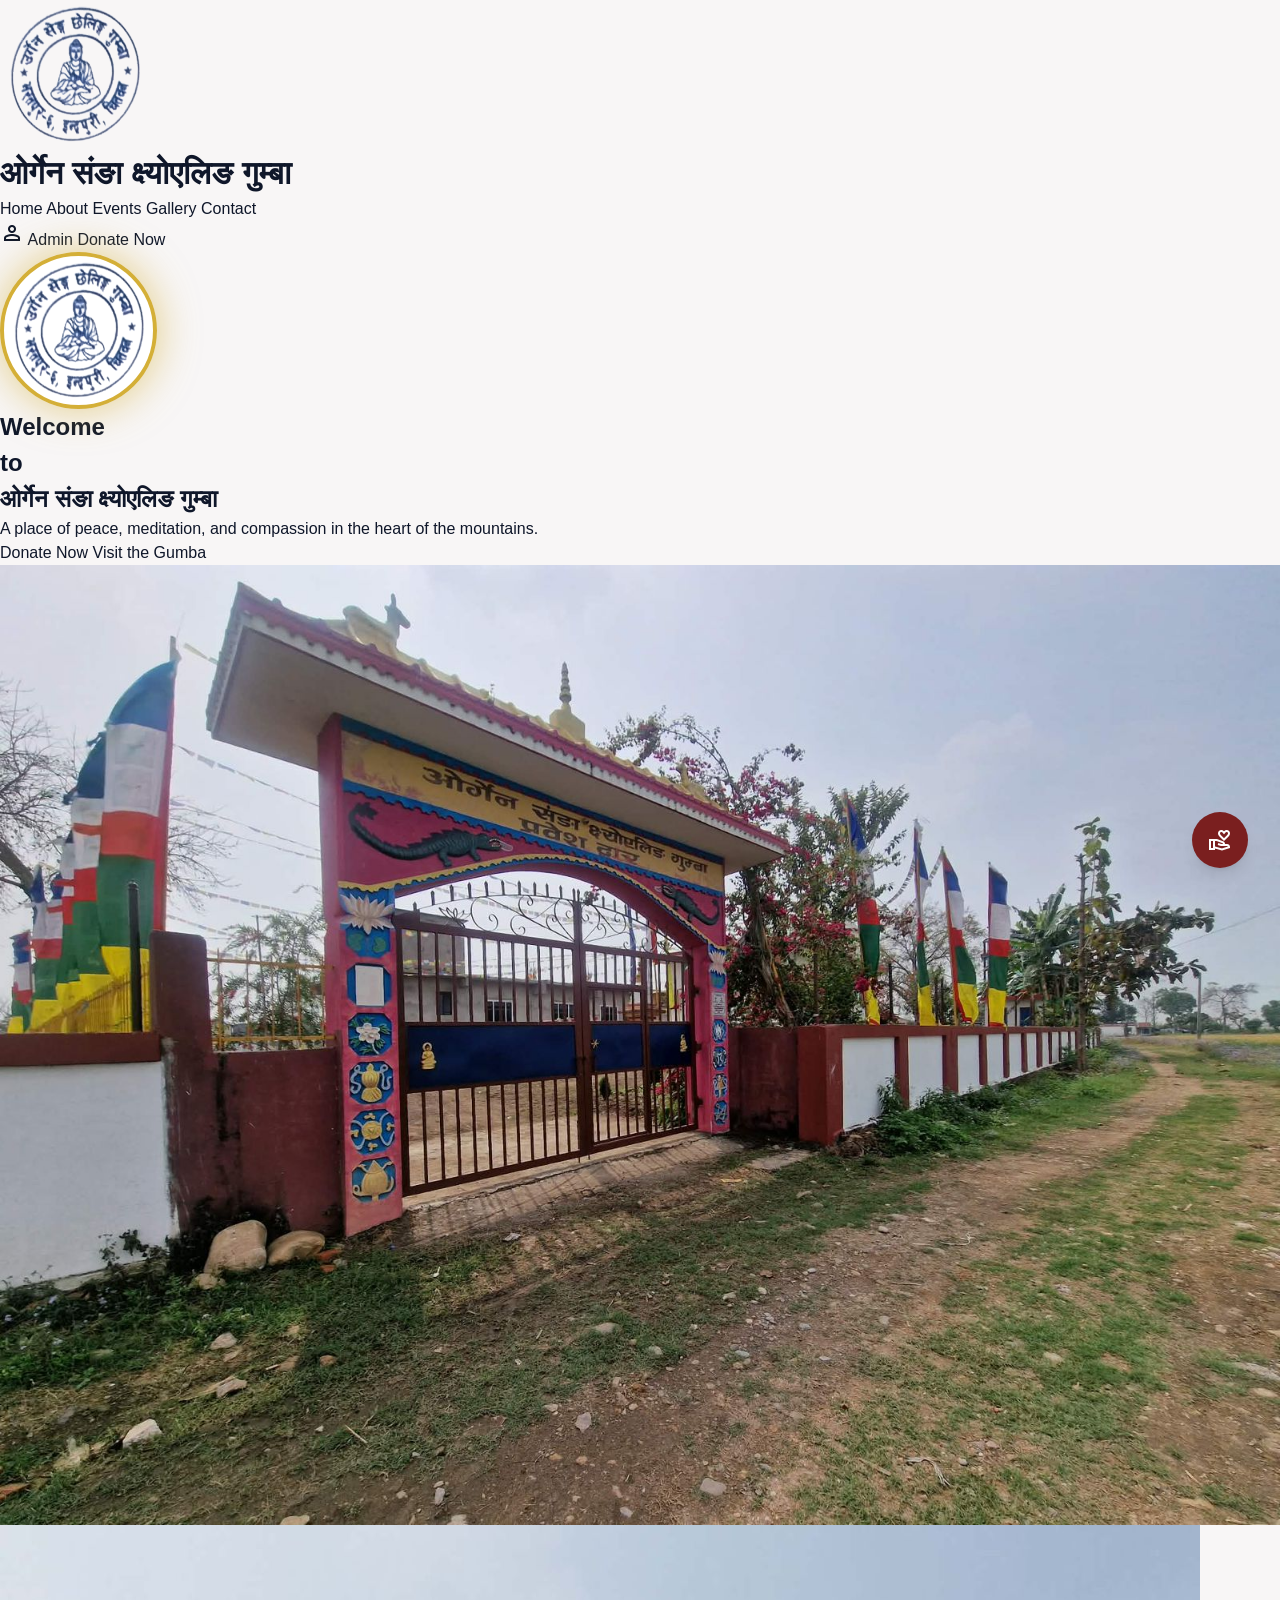
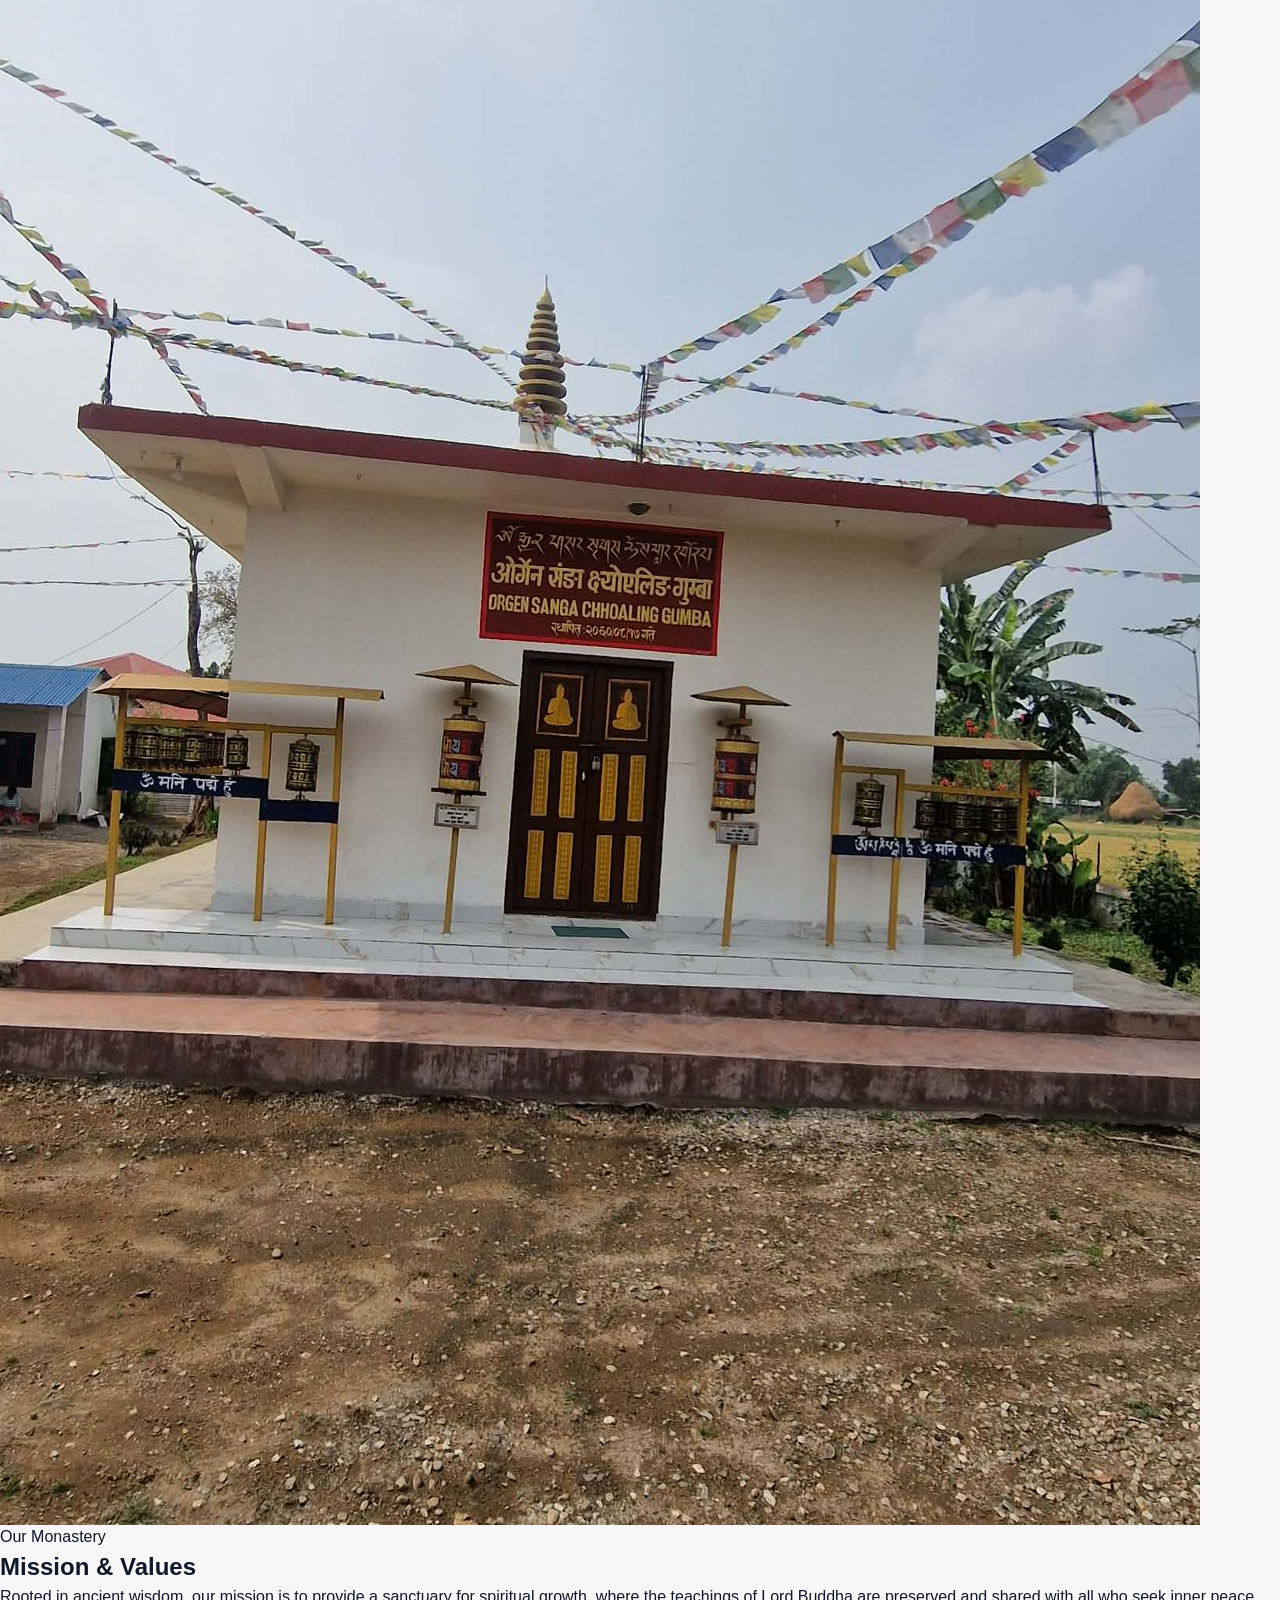
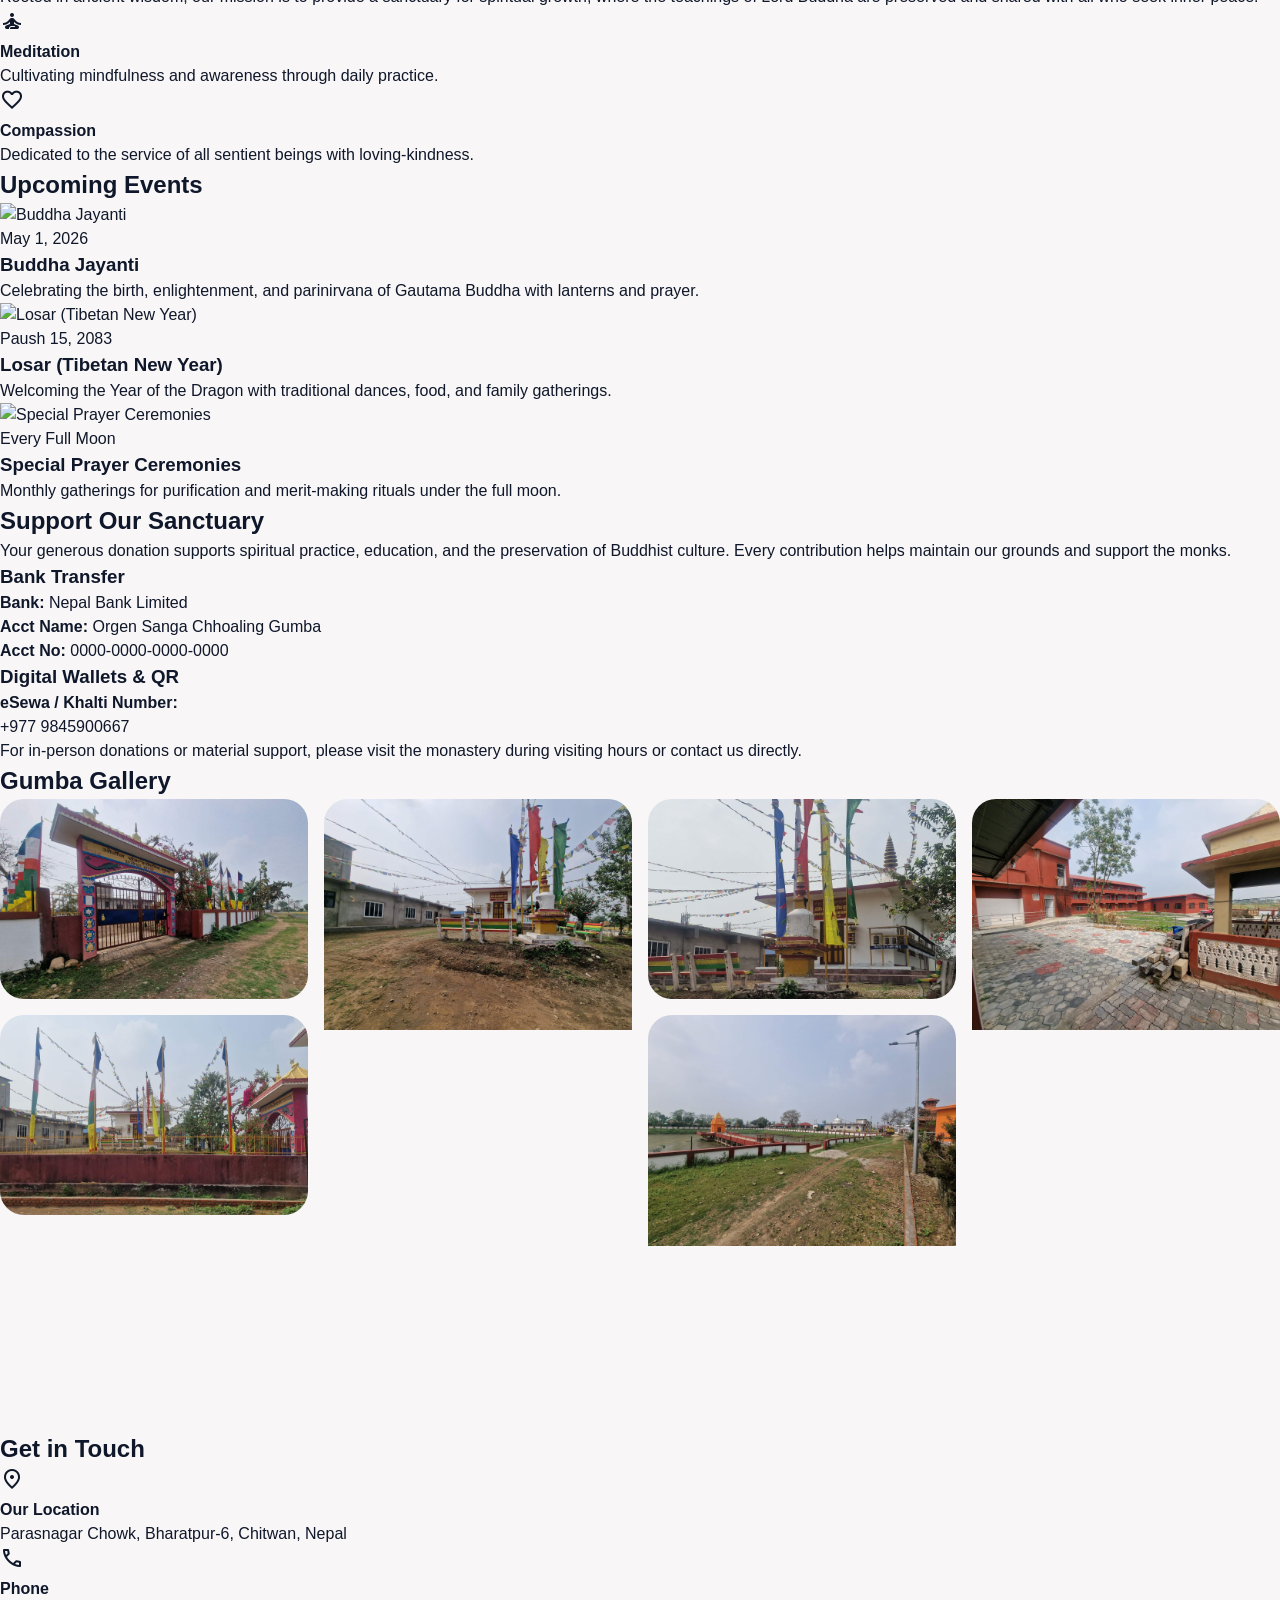
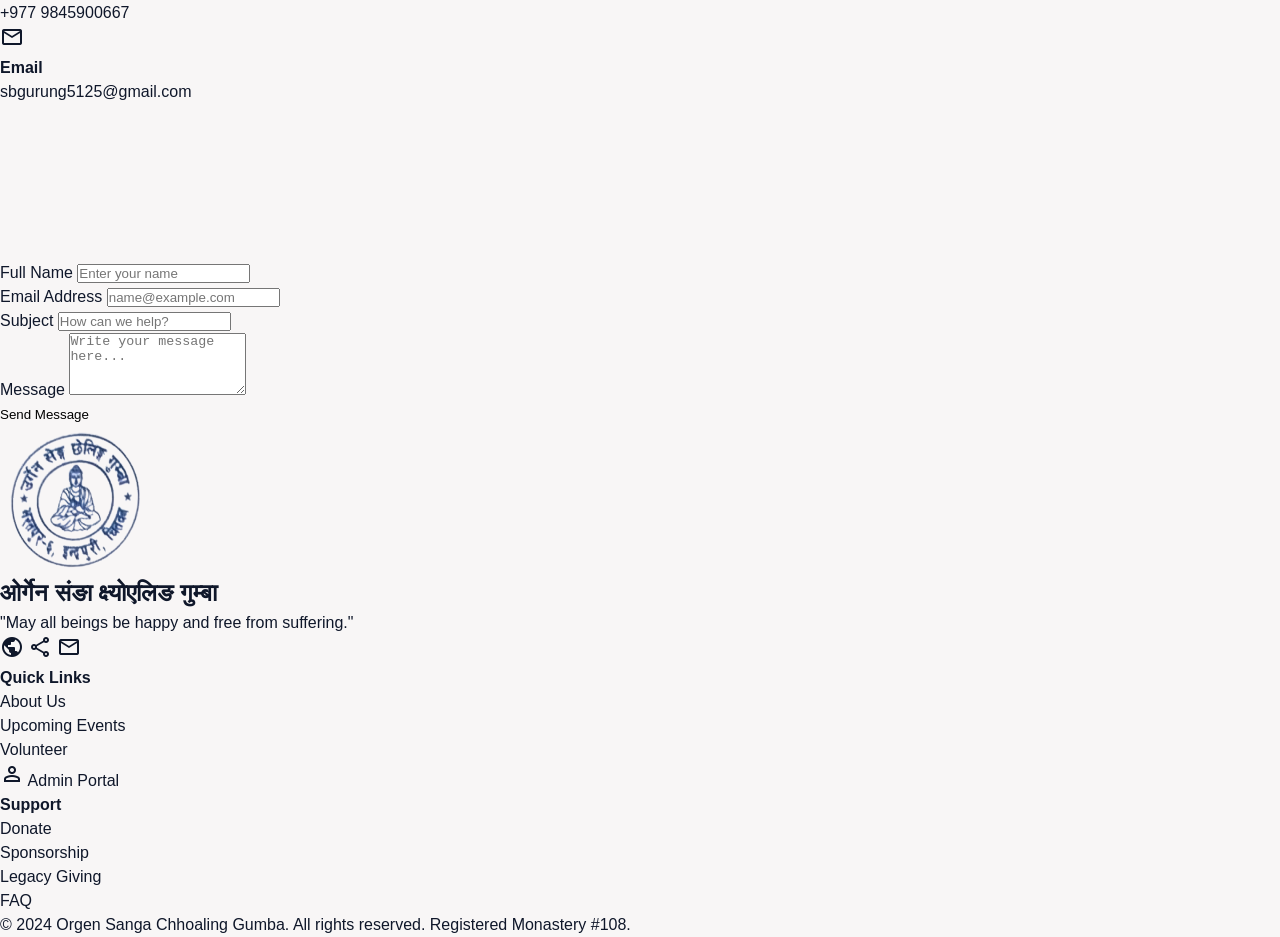
==== commit f02fbd4b: "final image update admin" ====
--- a/index.html
+++ b/index.html
@@ -129,13 +129,11 @@
         <section class="py-16 sm:py-24 px-4 sm:px-6 max-w-7xl mx-auto" id="about">
             <div class="grid grid-cols-1 md:grid-cols-2 gap-12 md:gap-16 items-center">
                 <div class="relative pb-6 md:pb-0 pr-6 md:pr-0">
-                    <div class="about-img-main aspect-[4/5] rounded-2xl bg-cover bg-center shadow-2xl clickable-img" data-alt="Buddha meditating under a tree"
-                        style="background-image: url('images/entrance.jpeg');"
-                        onclick="openLightbox('images/entrance.jpeg', 'Buddha meditating under a tree')">
-                    </div>
-                    <div class="about-img-accent absolute -bottom-6 -right-2 sm:-right-6 w-32 h-32 xs:w-40 xs:h-40 sm:w-48 sm:h-48 md:w-52 md:h-52 rounded-2xl border-8 border-background-light dark:border-background-dark bg-cover bg-center shadow-xl clickable-img" data-alt="Orgen Sanga Gumba entrance gate"
-                        style="background-image: url('images/sideview.jpeg');"
-                        onclick="openLightbox('images/sideview.jpeg', 'Orgen Sanga Gumba entrance gate')">
+                    <div id="about-img-main" class="about-img-main aspect-[4/5] rounded-2xl shadow-2xl clickable-img relative overflow-hidden" data-alt="Buddha meditating under a tree">
+                        <img src="images/entrance.jpeg" alt="Buddha meditating under a tree" class="w-full h-full object-cover" />
+                    </div>
+                    <div id="about-img-accent" class="about-img-accent absolute -bottom-6 -right-2 sm:-right-6 w-32 h-32 xs:w-40 xs:h-40 sm:w-48 sm:h-48 md:w-52 md:h-52 rounded-2xl border-8 border-background-light dark:border-background-dark shadow-xl clickable-img overflow-hidden" data-alt="Orgen Sanga Gumba entrance gate">
+                        <img src="images/sideview.jpeg" alt="Orgen Sanga Gumba entrance gate" class="w-full h-full object-cover" />
                     </div>
                 </div>
                 <div>
@@ -333,6 +331,10 @@
         <script>
             // === GUMBA_DATA_START ===
             const defaultData = {
+                about: {
+                    mainImage: "images/entrance.jpeg",
+                    accentImage: "images/sideview.jpeg"
+                },
                 contact: {
                     location: "Parasnagar Chowk, Bharatpur-6, Chitwan, Nepal",
                     phone: "+977 9845900667",
@@ -425,6 +427,23 @@
                 renderGallery(data.gallery);
                 renderDonation(data.donation);
                 renderContact(data.contact);
+                renderAbout(data.about || defaultData.about);
+            }
+
+            function renderAbout(about) {
+                if (!about) return;
+                const mainImgContainer = document.getElementById('about-img-main');
+                if (mainImgContainer) {
+                    mainImgContainer.setAttribute('onclick', `openLightbox('${about.mainImage}', 'Buddha meditating under a tree')`);
+                    const img = mainImgContainer.querySelector('img');
+                    if (img) img.src = about.mainImage;
+                }
+                const accentImgContainer = document.getElementById('about-img-accent');
+                if (accentImgContainer) {
+                    accentImgContainer.setAttribute('onclick', `openLightbox('${about.accentImage}', 'Orgen Sanga Gumba entrance gate')`);
+                    const img = accentImgContainer.querySelector('img');
+                    if (img) img.src = about.accentImage;
+                }
             }
 
             // Helper to get local data fallback
@@ -466,8 +485,8 @@
                 }
                 container.innerHTML = events.map(event => `
                     <div class="overflow-hidden rounded-2xl border border-primary/10 dark:border-primary/20 bg-white dark:bg-background-dark/40 shadow-md transition-all duration-300 hover:border-primary/30 hover:shadow-xl group">
-                        <div class="h-56 bg-cover bg-center transition-transform duration-500 group-hover:scale-105" data-alt="${event.title}"
-                            style="background-image: url('${event.image}');">
+                        <div class="h-56 w-full relative overflow-hidden" data-alt="${event.title}">
+                            <img src="${event.image}" alt="${event.title}" class="w-full h-full object-cover transition-transform duration-500 group-hover:scale-105" />
                         </div>
                         <div class="p-6">
                             <div class="text-xs font-bold text-primary dark:text-accent-gold uppercase tracking-wider mb-2">${event.date}</div>
@@ -486,8 +505,8 @@
                     return;
                 }
                 container.innerHTML = gallery.map(item => `
-                    <div class="masonry-item clickable-img" data-alt="${item.alt}"
-                        style="background-image: url('${item.image}');" onclick="openLightbox('${item.image}')">
+                    <div class="masonry-item clickable-img relative overflow-hidden" data-alt="${item.alt}" onclick="openLightbox('${item.image}')">
+                        <img src="${item.image}" alt="${item.alt}" class="absolute inset-0 w-full h-full object-cover" />
                     </div>
                 `).join('');
             }
